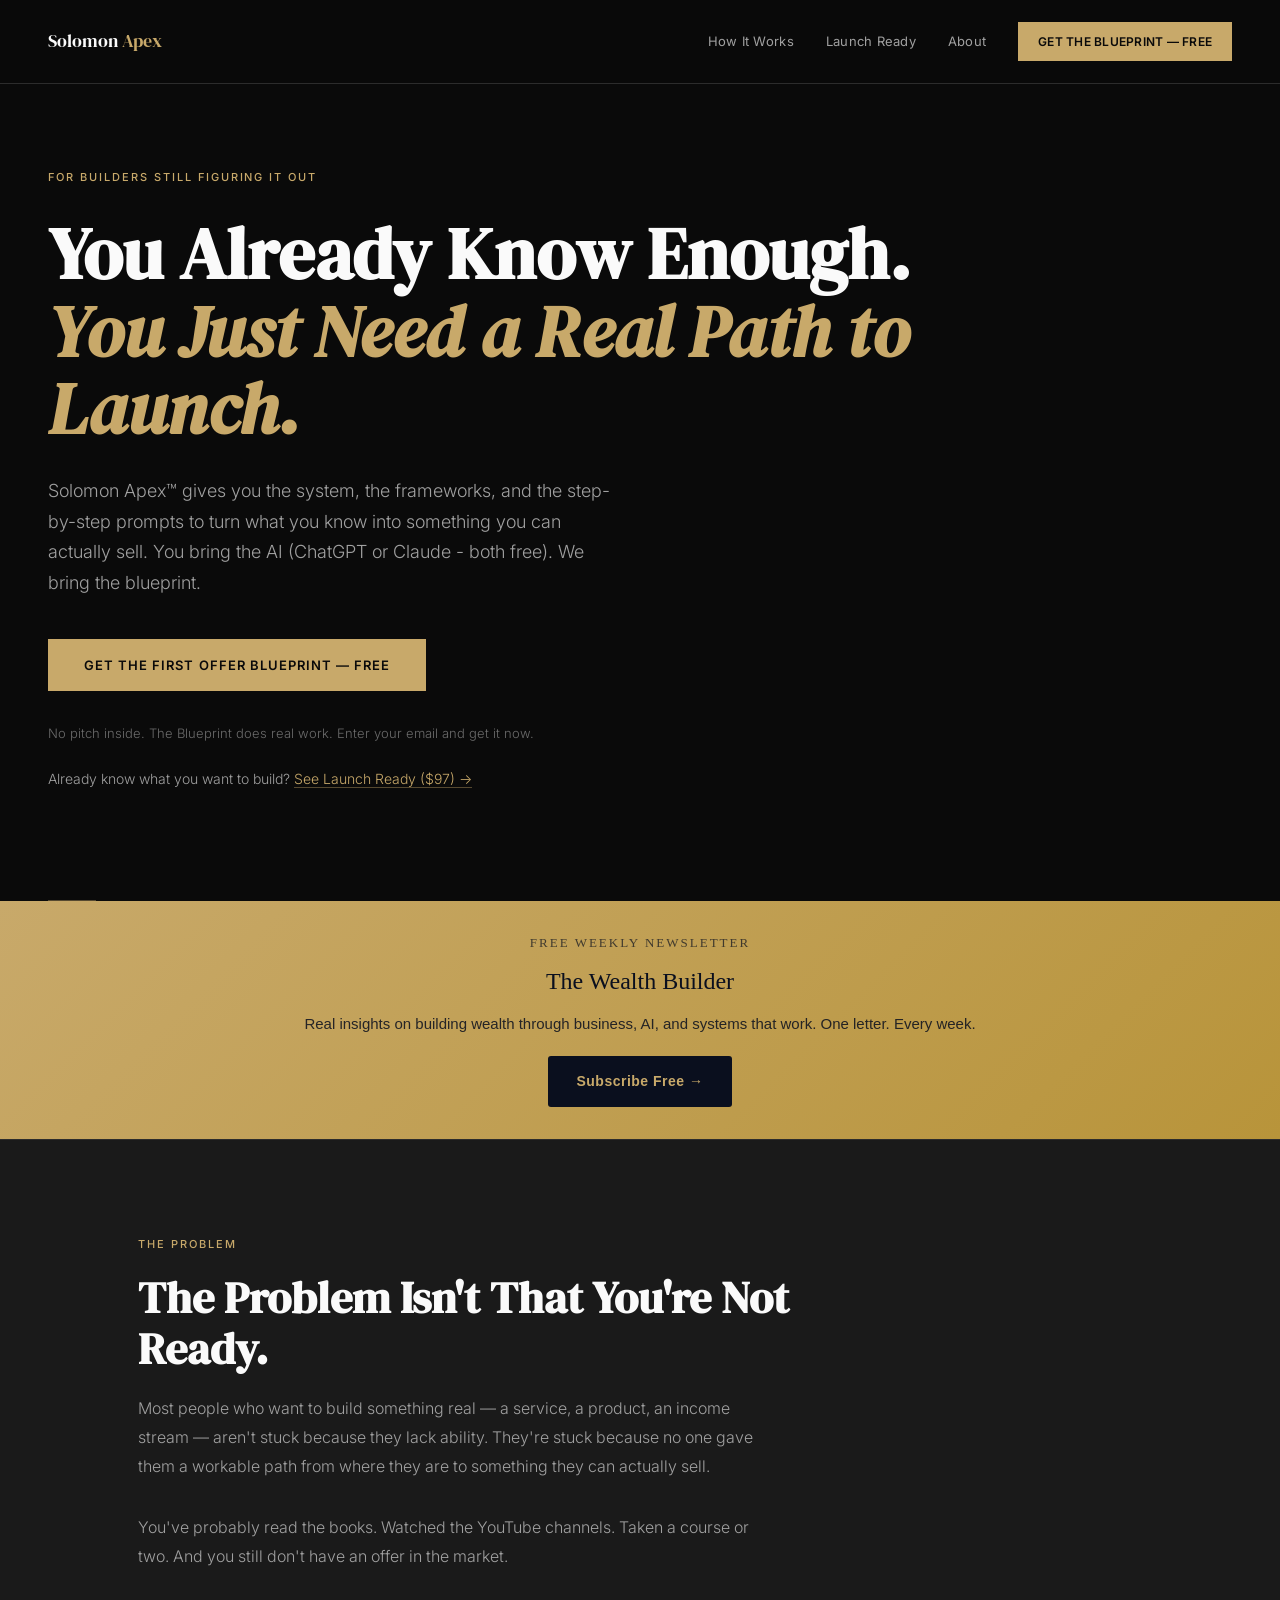
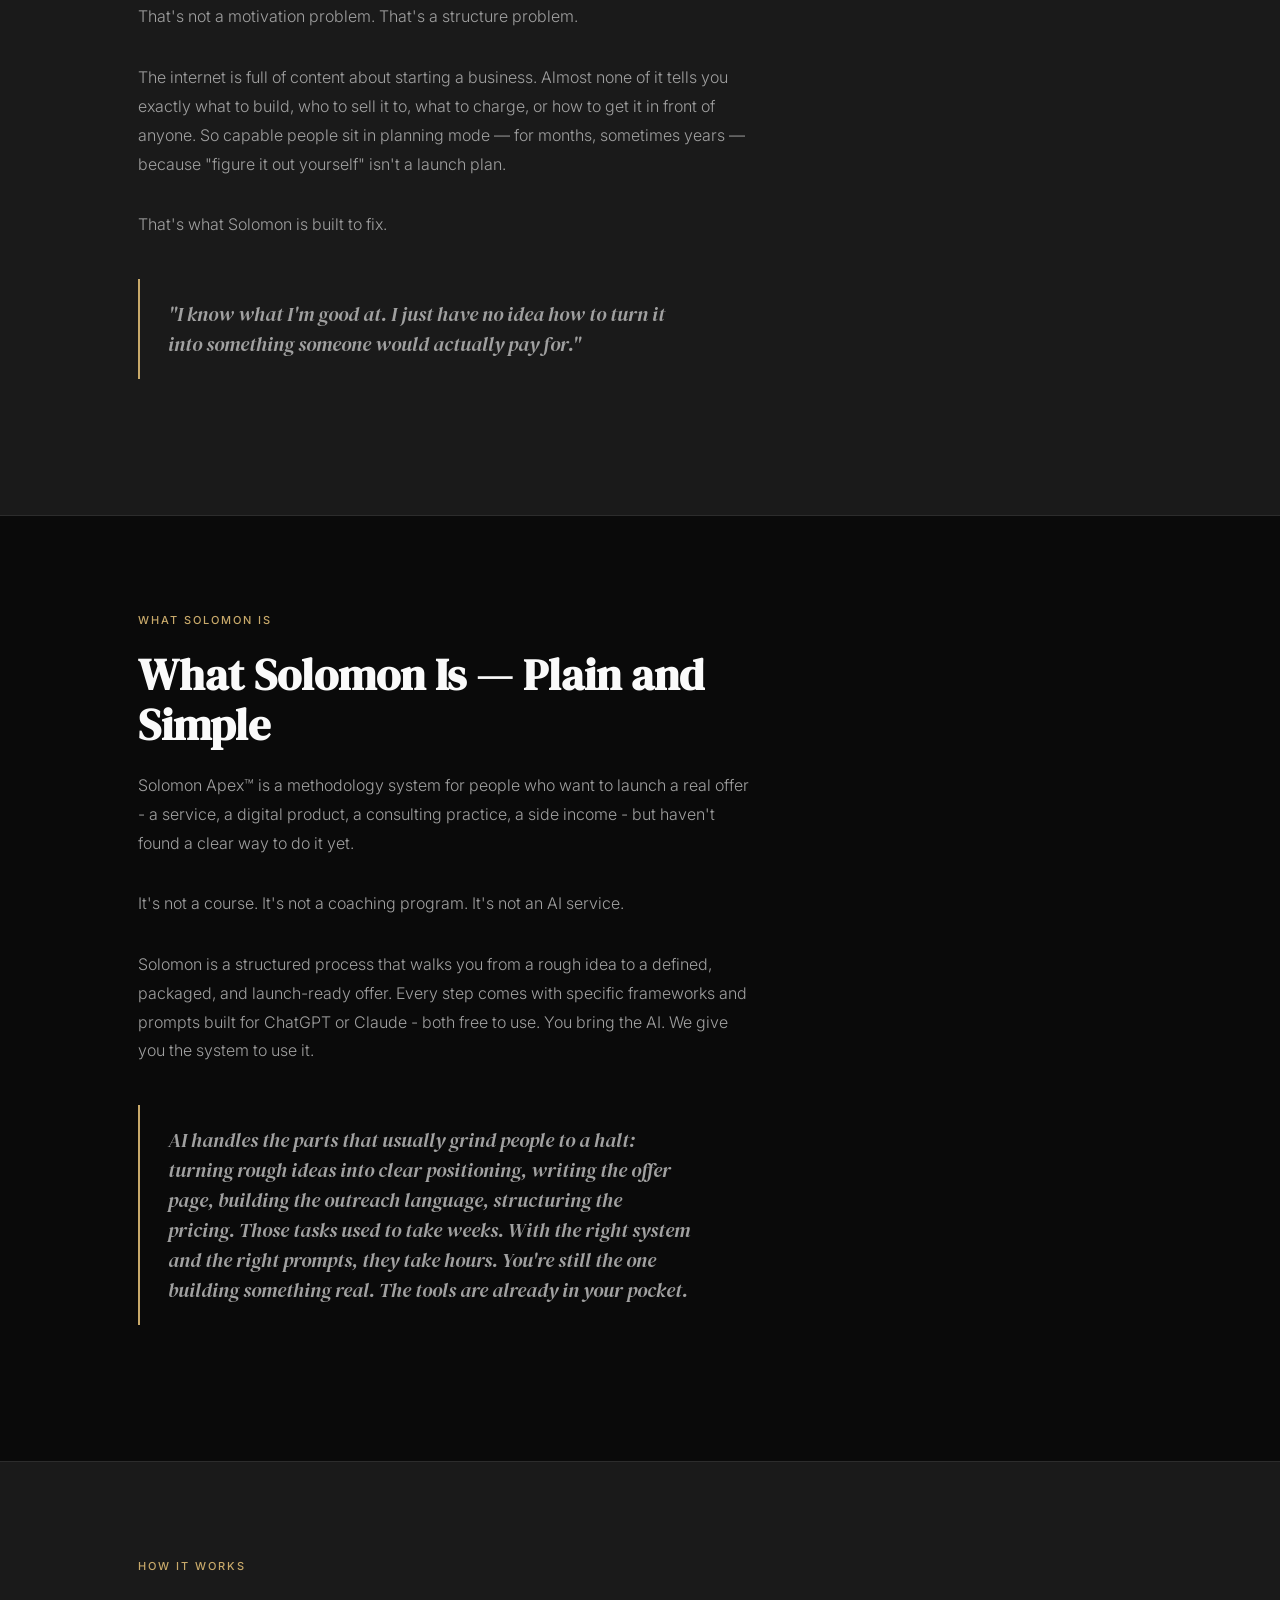
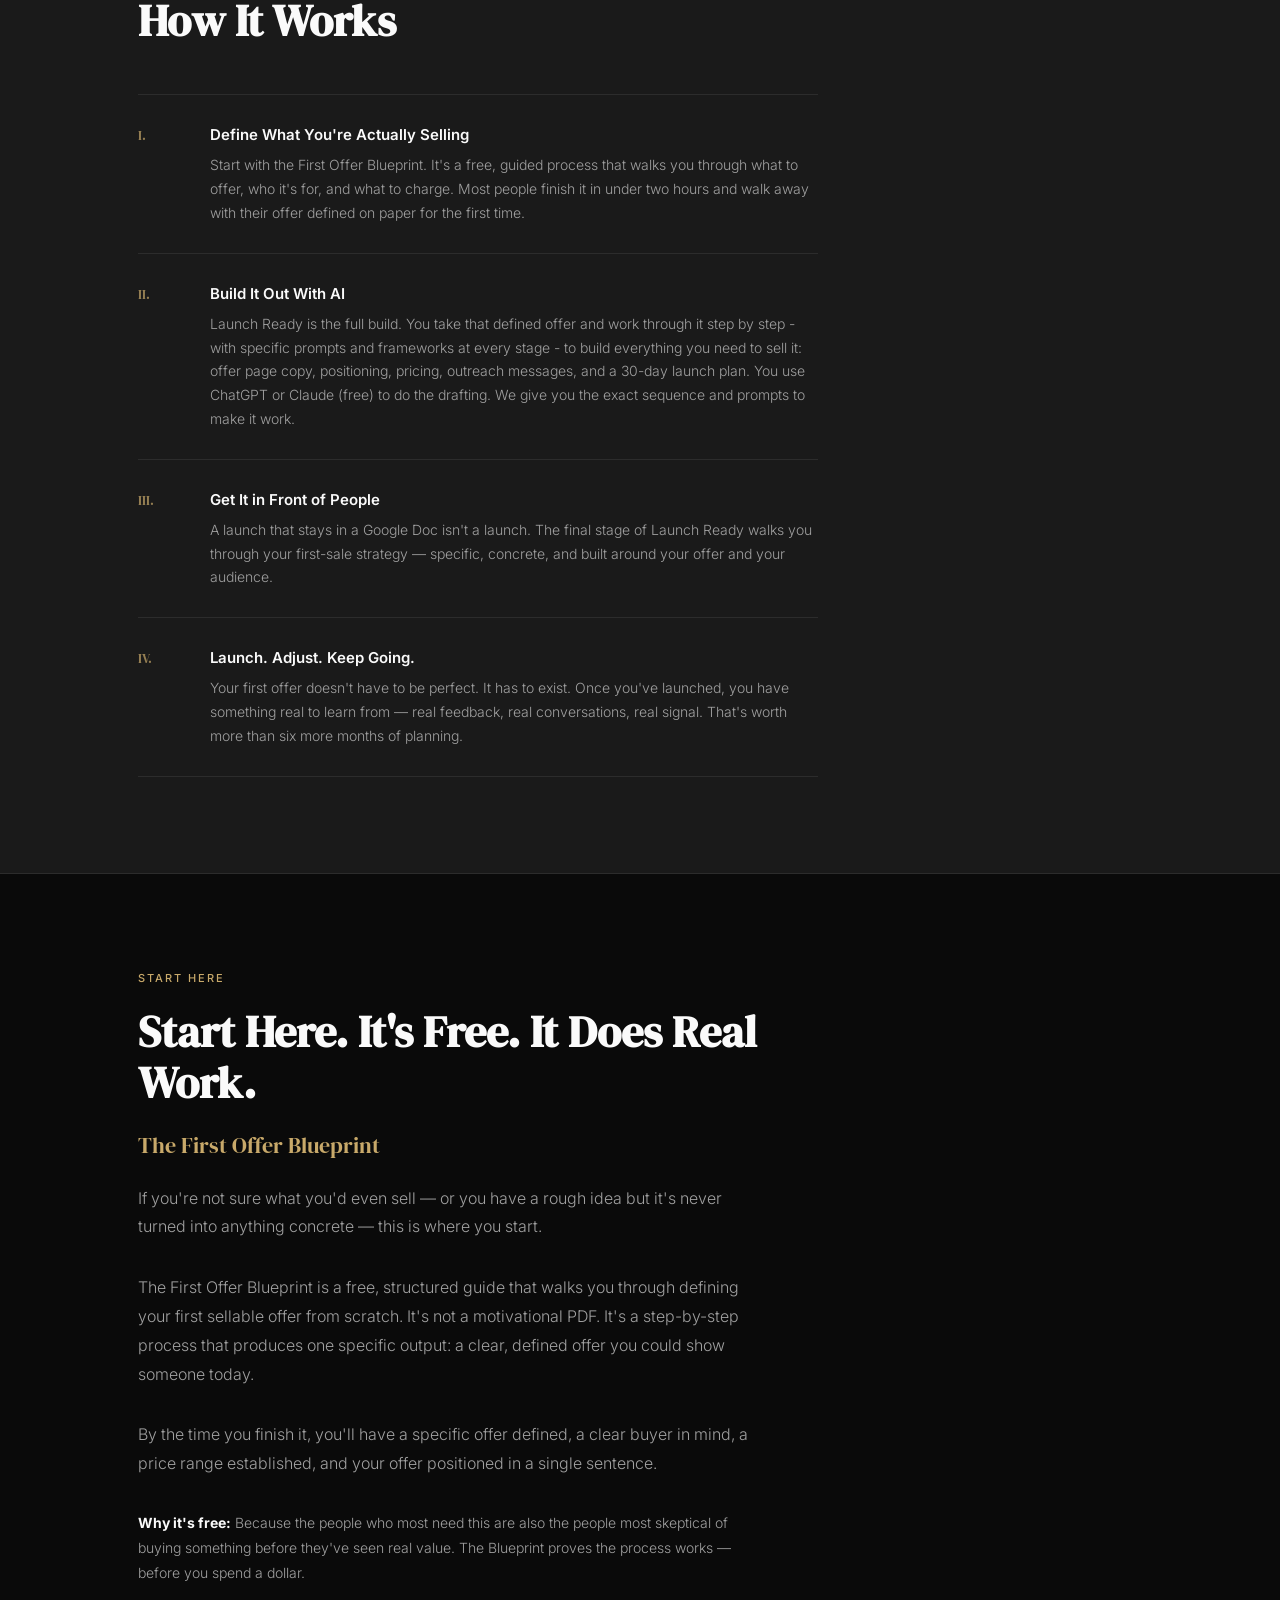
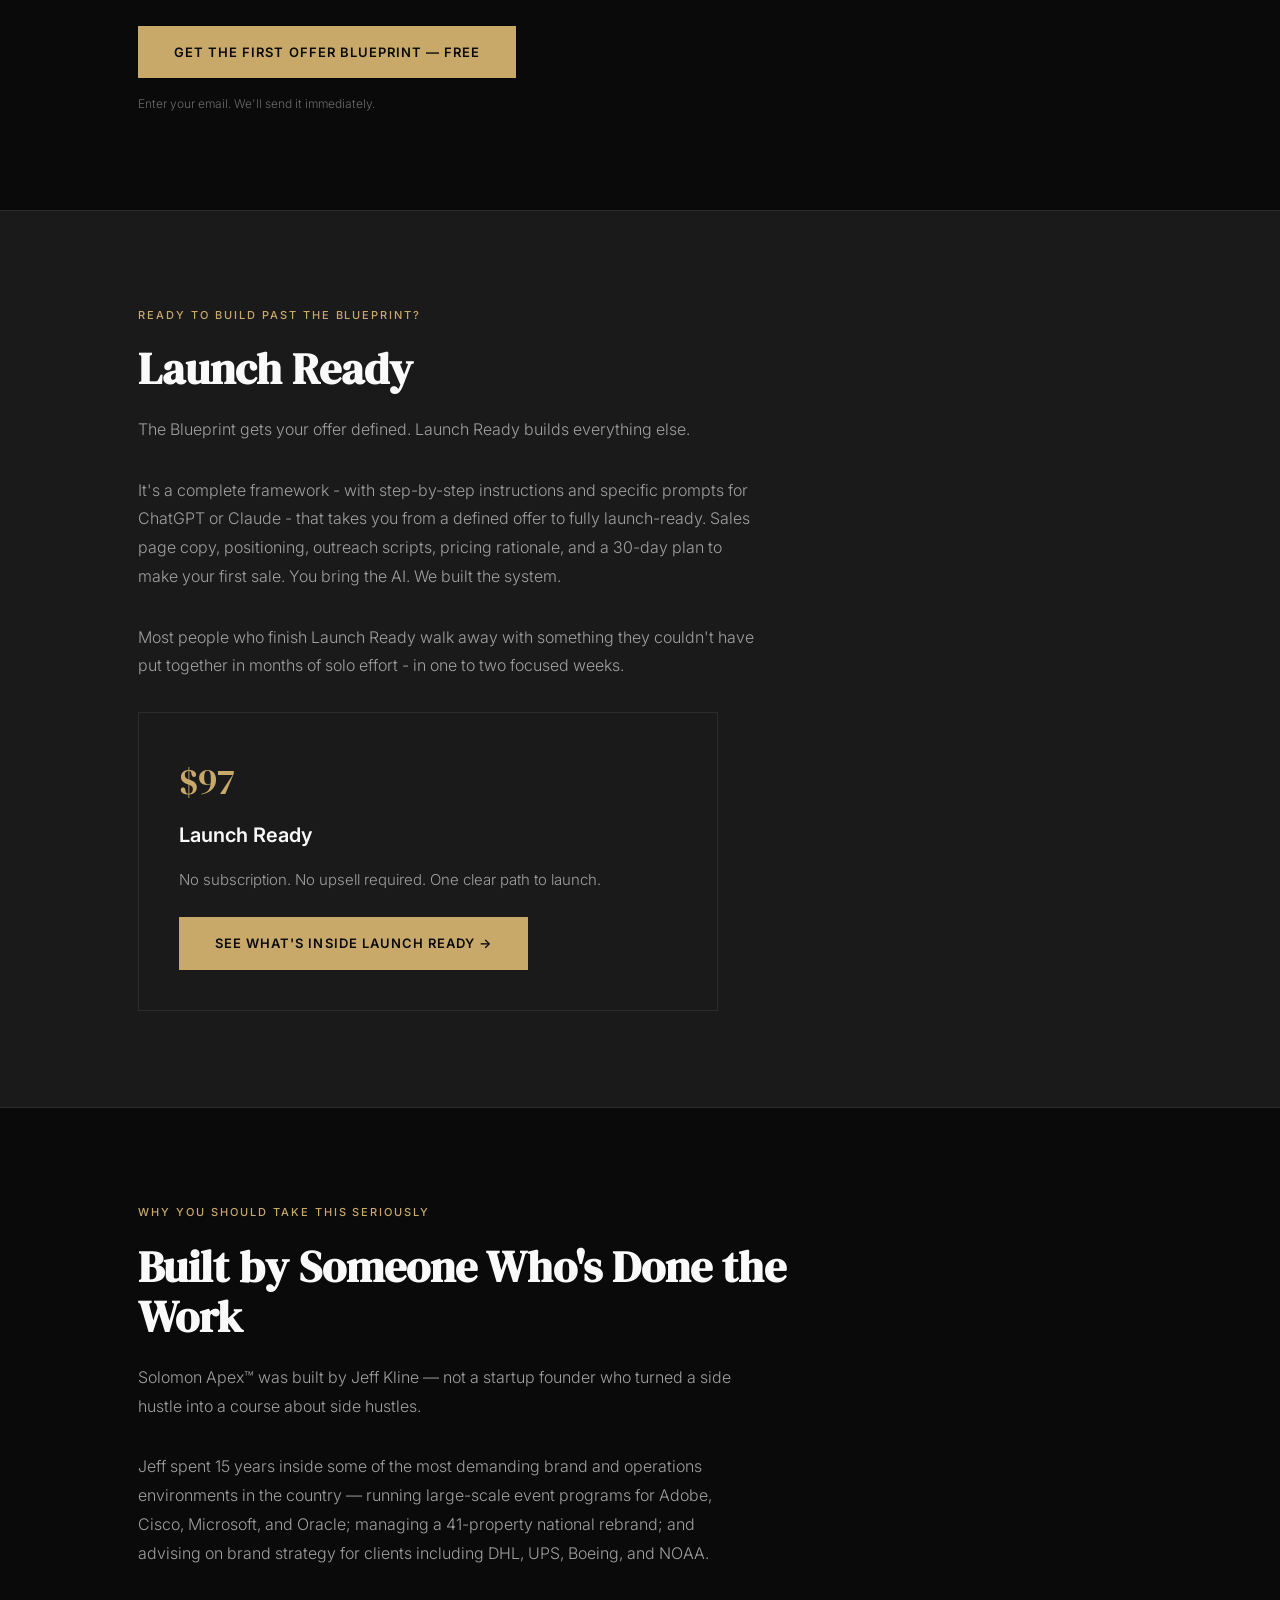
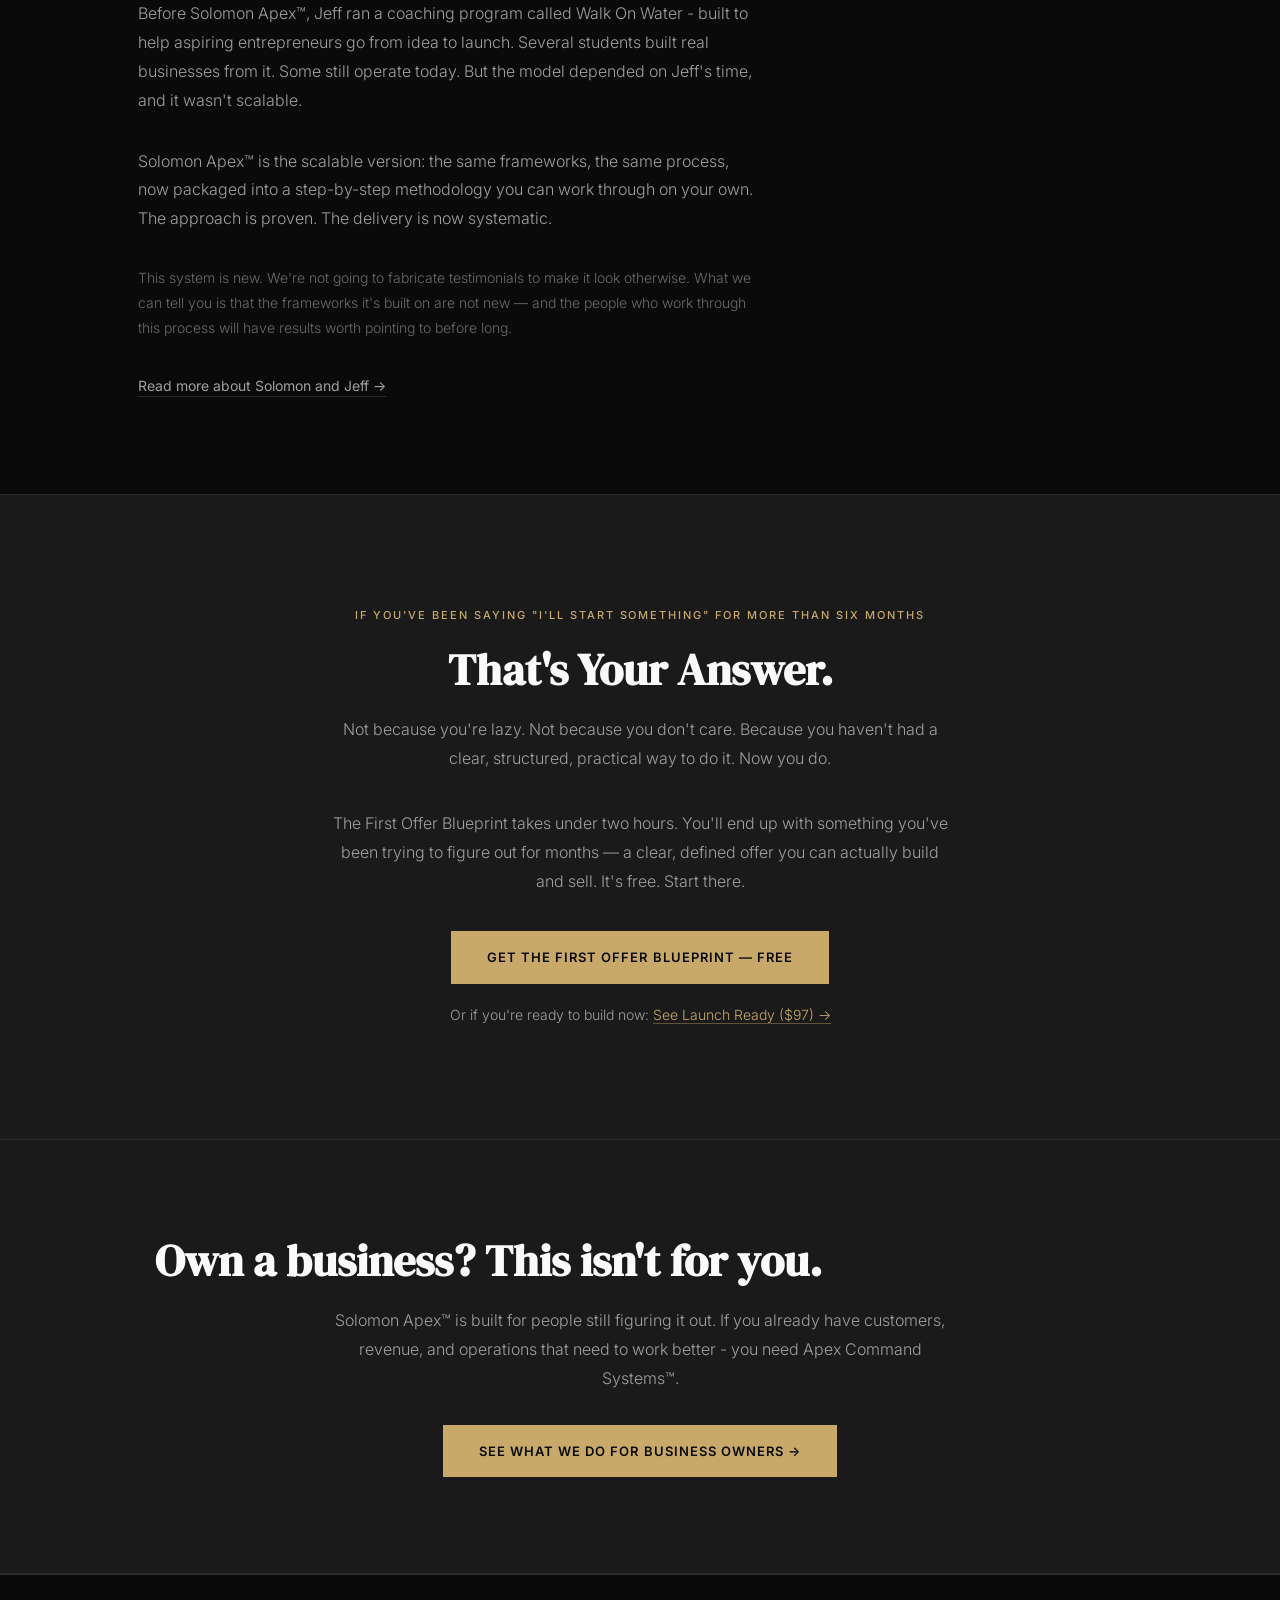
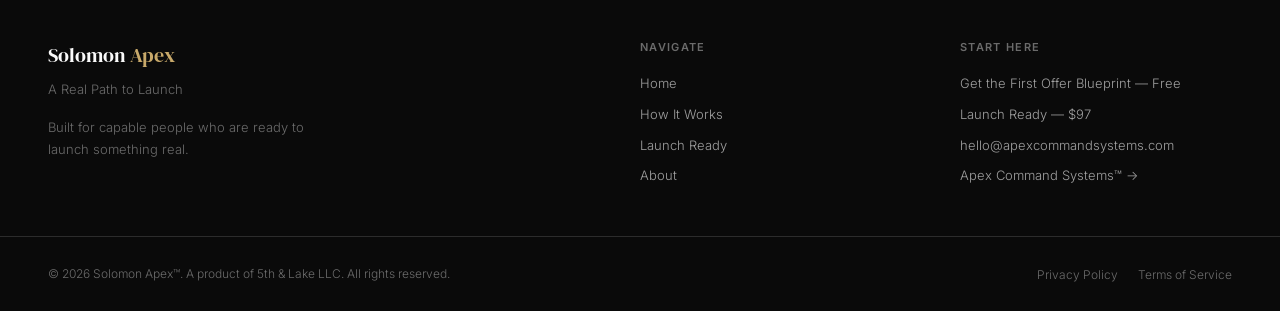
==== index.html @ 490fc974 "Update favicon to real ACS logo PNG" ====
<!DOCTYPE html>
<html lang="en">
<head>
  <meta charset="UTF-8">
  <meta name="viewport" content="width=device-width, initial-scale=1.0">
  <title>Solomon Apex&trade; — A Real Path to Launch</title>
  <meta name="description" content="Solomon Apex&trade; gives you the system, the frameworks, and the step-by-step prompts to turn what you know into a real offer. You bring your own AI. We bring the blueprint.">
  <link rel="preconnect" href="https://fonts.googleapis.com">
  <link rel="preconnect" href="https://fonts.gstatic.com" crossorigin>
  <link href="https://fonts.googleapis.com/css2?family=DM+Serif+Display:ital@0;1&family=Inter:wght@300;400;500;600&display=swap" rel="stylesheet">
  <link rel="icon" type="image/svg+xml" href="/favicon.png">
  <link rel="icon" type="image/png" href="/favicon.png">
  <link rel="stylesheet" href="style.css">
</head>
<body>

  <nav>
    <a href="/" class="nav-logo">Solomon <span>Apex</span></a>
    <div class="nav-links">
      <a href="#how-it-works">How It Works</a>
      <a href="/launch-ready.html">Launch Ready</a>
      <a href="/about.html">About</a>
      <a href="/blueprint.html" class="nav-cta">Get the Blueprint — Free</a>
    </div>
  </nav>

  <!-- HERO -->
  <div class="hero" id="top">
    <span class="hero-eyebrow">For Builders Still Figuring It Out</span>
    <h1>You Already Know Enough.<br><em>You Just Need a Real Path to Launch.</em></h1>
    <p class="hero-sub">Solomon Apex&trade; gives you the system, the frameworks, and the step-by-step prompts to turn what you know into something you can actually sell. You bring the AI (ChatGPT or Claude - both free). We bring the blueprint.</p>
    <div class="hero-actions">
      <a href="/blueprint.html" class="btn-primary">Get the First Offer Blueprint — Free</a>
      <p class="hero-note">No pitch inside. The Blueprint does real work. Enter your email and get it now.</p>
      <p class="hero-secondary">Already know what you want to build? <a href="/launch-ready.html">See Launch Ready ($97) →</a></p>
    </div>
  </div>

  <div class="divider-h"></div>

  <!-- WEALTH BUILDER BANNER -->
  <div style="background: linear-gradient(135deg, #C8A96A 0%, #b8943a 100%); padding: 32px 24px; text-align: center;">
    <p style="font-family: Georgia, serif; font-size: 13px; letter-spacing: 2px; text-transform: uppercase; color: #0A0F1E; margin: 0 0 8px; opacity: 0.7;">Free Weekly Newsletter</p>
    <h3 style="font-family: Georgia, serif; font-size: 24px; color: #0A0F1E; margin: 0 0 12px; font-weight: normal;">The Wealth Builder</h3>
    <p style="font-family: Arial, sans-serif; font-size: 15px; color: #0A0F1E; margin: 0 0 20px; opacity: 0.85;">Real insights on building wealth through business, AI, and systems that work. One letter. Every week.</p>
    <a href="/wealth-builder.html" style="display: inline-block; background: #0A0F1E; color: #C8A96A; font-family: Arial, sans-serif; font-size: 14px; font-weight: bold; padding: 14px 28px; border-radius: 3px; text-decoration: none; letter-spacing: 0.5px;">Subscribe Free &#8594;</a>
  </div>

  <!-- PROBLEM -->
  <div class="dark-section">
    <div class="section">
      <span class="section-label">The Problem</span>
      <h2 class="section-heading">The Problem Isn't That You're Not Ready.</h2>
      <p class="section-body">Most people who want to build something real — a service, a product, an income stream — aren't stuck because they lack ability. They're stuck because no one gave them a workable path from where they are to something they can actually sell.</p>
      <p class="section-body">You've probably read the books. Watched the YouTube channels. Taken a course or two. And you still don't have an offer in the market.</p>
      <p class="section-body">That's not a motivation problem. That's a structure problem.</p>
      <p class="section-body">The internet is full of content about starting a business. Almost none of it tells you exactly what to build, who to sell it to, what to charge, or how to get it in front of anyone. So capable people sit in planning mode — for months, sometimes years — because "figure it out yourself" isn't a launch plan.</p>
      <p class="section-body">That's what Solomon is built to fix.</p>
      <div class="pull-quote">
        <p>"I know what I'm good at. I just have no idea how to turn it into something someone would actually pay for."</p>
      </div>
    </div>
  </div>

  <!-- WHAT SOLOMON IS -->
  <div class="section">
    <span class="section-label">What Solomon Is</span>
    <h2 class="section-heading">What Solomon Is — Plain and Simple</h2>
    <p class="section-body">Solomon Apex&trade; is a methodology system for people who want to launch a real offer - a service, a digital product, a consulting practice, a side income - but haven't found a clear way to do it yet.</p>
    <p class="section-body">It's not a course. It's not a coaching program. It's not an AI service.</p>
    <p class="section-body">Solomon is a structured process that walks you from a rough idea to a defined, packaged, and launch-ready offer. Every step comes with specific frameworks and prompts built for ChatGPT or Claude - both free to use. You bring the AI. We give you the system to use it.</p>
    <div class="pull-quote">
      <p>AI handles the parts that usually grind people to a halt: turning rough ideas into clear positioning, writing the offer page, building the outreach language, structuring the pricing. Those tasks used to take weeks. With the right system and the right prompts, they take hours. You're still the one building something real. The tools are already in your pocket.</p>
    </div>
  </div>

  <!-- HOW IT WORKS -->
  <div class="dark-section" id="how-it-works">
    <div class="section">
      <span class="section-label">How It Works</span>
      <h2 class="section-heading">How It Works</h2>
      <div class="steps">
        <div class="step">
          <div class="step-num">I.</div>
          <div>
            <div class="step-title">Define What You're Actually Selling</div>
            <div class="step-desc">Start with the First Offer Blueprint. It's a free, guided process that walks you through what to offer, who it's for, and what to charge. Most people finish it in under two hours and walk away with their offer defined on paper for the first time.</div>
          </div>
        </div>
        <div class="step">
          <div class="step-num">II.</div>
          <div>
            <div class="step-title">Build It Out With AI</div>
            <div class="step-desc">Launch Ready is the full build. You take that defined offer and work through it step by step - with specific prompts and frameworks at every stage - to build everything you need to sell it: offer page copy, positioning, pricing, outreach messages, and a 30-day launch plan. You use ChatGPT or Claude (free) to do the drafting. We give you the exact sequence and prompts to make it work.</div>
          </div>
        </div>
        <div class="step">
          <div class="step-num">III.</div>
          <div>
            <div class="step-title">Get It in Front of People</div>
            <div class="step-desc">A launch that stays in a Google Doc isn't a launch. The final stage of Launch Ready walks you through your first-sale strategy — specific, concrete, and built around your offer and your audience.</div>
          </div>
        </div>
        <div class="step">
          <div class="step-num">IV.</div>
          <div>
            <div class="step-title">Launch. Adjust. Keep Going.</div>
            <div class="step-desc">Your first offer doesn't have to be perfect. It has to exist. Once you've launched, you have something real to learn from — real feedback, real conversations, real signal. That's worth more than six more months of planning.</div>
          </div>
        </div>
      </div>
    </div>
  </div>

  <!-- BLUEPRINT SECTION -->
  <div class="section" id="blueprint">
    <span class="section-label">Start Here</span>
    <h2 class="section-heading">Start Here. It's Free. It Does Real Work.</h2>
    <h3 style="font-family: var(--serif); font-size: 22px; color: var(--accent); margin-bottom: 20px; font-weight: 400;">The First Offer Blueprint</h3>
    <p class="section-body">If you're not sure what you'd even sell — or you have a rough idea but it's never turned into anything concrete — this is where you start.</p>
    <p class="section-body">The First Offer Blueprint is a free, structured guide that walks you through defining your first sellable offer from scratch. It's not a motivational PDF. It's a step-by-step process that produces one specific output: a clear, defined offer you could show someone today.</p>
    <p class="section-body">By the time you finish it, you'll have a specific offer defined, a clear buyer in mind, a price range established, and your offer positioned in a single sentence.</p>
    <p class="section-body" style="font-size: 14px;"><strong style="color: var(--white);">Why it's free:</strong> Because the people who most need this are also the people most skeptical of buying something before they've seen real value. The Blueprint proves the process works — before you spend a dollar.</p>
    <a href="/blueprint.html" class="btn-primary" style="margin-top: 8px;">Get the First Offer Blueprint — Free</a>
    <p class="form-note" style="margin-top: 16px;">Enter your email. We'll send it immediately.</p>
  </div>

  <!-- LAUNCH READY PREVIEW -->
  <div class="dark-section">
    <div class="section">
      <span class="section-label">Ready to Build Past the Blueprint?</span>
      <h2 class="section-heading">Launch Ready</h2>
      <p class="section-body">The Blueprint gets your offer defined. Launch Ready builds everything else.</p>
      <p class="section-body">It's a complete framework - with step-by-step instructions and specific prompts for ChatGPT or Claude - that takes you from a defined offer to fully launch-ready. Sales page copy, positioning, outreach scripts, pricing rationale, and a 30-day plan to make your first sale. You bring the AI. We built the system.</p>
      <p class="section-body">Most people who finish Launch Ready walk away with something they couldn't have put together in months of solo effort - in one to two focused weeks.</p>
      <div class="offer-card">
        <div class="offer-price">$97</div>
        <div class="offer-title">Launch Ready</div>
        <div class="offer-desc">No subscription. No upsell required. One clear path to launch.</div>
        <a href="/launch-ready.html" class="btn-primary">See What's Inside Launch Ready →</a>
      </div>
    </div>
  </div>

  <!-- CREDIBILITY -->
  <div class="section">
    <span class="section-label">Why You Should Take This Seriously</span>
    <h2 class="section-heading">Built by Someone Who's Done the Work</h2>
    <p class="section-body">Solomon Apex&trade; was built by Jeff Kline — not a startup founder who turned a side hustle into a course about side hustles.</p>
    <p class="section-body">Jeff spent 15 years inside some of the most demanding brand and operations environments in the country — running large-scale event programs for Adobe, Cisco, Microsoft, and Oracle; managing a 41-property national rebrand; and advising on brand strategy for clients including DHL, UPS, Boeing, and NOAA.</p>
    <p class="section-body">Before Solomon Apex&trade;, Jeff ran a coaching program called Walk On Water - built to help aspiring entrepreneurs go from idea to launch. Several students built real businesses from it. Some still operate today. But the model depended on Jeff's time, and it wasn't scalable.</p>
    <p class="section-body">Solomon Apex&trade; is the scalable version: the same frameworks, the same process, now packaged into a step-by-step methodology you can work through on your own. The approach is proven. The delivery is now systematic.</p>
    <p class="section-body" style="font-size: 14px; color: var(--gray-3);">This system is new. We're not going to fabricate testimonials to make it look otherwise. What we can tell you is that the frameworks it's built on are not new — and the people who work through this process will have results worth pointing to before long.</p>
    <a href="/about.html" class="btn-ghost" style="margin-top: 8px;">Read more about Solomon and Jeff →</a>
  </div>

  <!-- FINAL CTA -->
  <div class="cta-section">
    <span class="section-label">If You've Been Saying "I'll Start Something" for More Than Six Months</span>
    <h2 class="section-heading">That's Your Answer.</h2>
    <p class="section-body">Not because you're lazy. Not because you don't care. Because you haven't had a clear, structured, practical way to do it. Now you do.</p>
    <p class="section-body">The First Offer Blueprint takes under two hours. You'll end up with something you've been trying to figure out for months — a clear, defined offer you can actually build and sell. It's free. Start there.</p>
    <a href="/blueprint.html" class="btn-primary">Get the First Offer Blueprint — Free</a>
    <p style="margin-top: 20px; font-size: 14px; color: var(--gray-4);">Or if you're ready to build now: <a href="/launch-ready.html" style="color: var(--accent); text-decoration: none; border-bottom: 1px solid rgba(200,169,106,0.4);">See Launch Ready ($97) →</a></p>
  </div>

  <!-- CROSS-SITE CALLOUT: ACS -->
  <div class="dark-section">
    <div class="section" style="text-align: center;">
      <h2 class="section-heading">Own a business? This isn't for you.</h2>
      <p class="section-body" style="max-width: 640px; margin: 0 auto 32px;">Solomon Apex&trade; is built for people still figuring it out. If you already have customers, revenue, and operations that need to work better - you need Apex Command Systems&trade;.</p>
      <a href="https://apexcommandsystems.com" class="btn-primary">See what we do for business owners &#8594;</a>
    </div>
  </div>

  <!-- FOOTER -->
  <footer>
    <div class="footer-brand">
      <div class="logo">Solomon <span>Apex</span></div>
      <div class="tagline">A Real Path to Launch</div>
      <div class="desc">Built for capable people who are ready to launch something real.</div>
    </div>
    <div class="footer-col">
      <h4>Navigate</h4>
      <a href="/">Home</a>
      <a href="#how-it-works">How It Works</a>
      <a href="/launch-ready.html">Launch Ready</a>
      <a href="/about.html">About</a>
    </div>
    <div class="footer-col">
      <h4>Start Here</h4>
      <a href="/blueprint.html">Get the First Offer Blueprint — Free</a>
      <a href="/launch-ready.html">Launch Ready — $97</a>
      <a href="mailto:hello@apexcommandsystems.com">hello@apexcommandsystems.com</a>
      <a href="https://apexcommandsystems.com" target="_blank">Apex Command Systems&trade; →</a>
    </div>
  </footer>
  <div class="footer-bottom">
    <p>© 2026 Solomon Apex&trade;. A product of 5th &amp; Lake LLC. All rights reserved.</p>
    <div>
      <a href="/privacy.html">Privacy Policy</a>
      <a href="/terms.html">Terms of Service</a>
    </div>
  </div>

</body>
</html>
---- style.css ----
*, *::before, *::after { box-sizing: border-box; margin: 0; padding: 0; }
:root {
  --black: #0A0A0A;
  --white: #FAFAFA;
  --accent: #C8A96A;
  --gray-1: #1A1A1A;
  --gray-2: #2C2C2C;
  --gray-3: #6B6B6B;
  --gray-4: #A0A0A0;
  --serif: 'DM Serif Display', Georgia, serif;
  --sans: 'Inter', system-ui, sans-serif;
}
html { scroll-behavior: smooth; }
body { background: var(--black); color: var(--white); font-family: var(--sans); font-weight: 300; line-height: 1.6; -webkit-font-smoothing: antialiased; }

/* NAV */
nav { position: fixed; top: 0; width: 100%; padding: 22px 48px; display: flex; justify-content: space-between; align-items: center; z-index: 100; background: rgba(10,10,10,0.97); border-bottom: 1px solid var(--gray-2); }
.nav-logo { font-family: var(--serif); font-size: 18px; color: var(--white); text-decoration: none; }
.nav-logo span { color: var(--accent); }
.nav-links { display: flex; gap: 32px; align-items: center; }
.nav-links a { font-size: 13px; font-weight: 400; color: var(--gray-4); text-decoration: none; letter-spacing: 0.02em; transition: color 0.2s; }
.nav-links a:hover { color: var(--white); }
.nav-cta { background: var(--accent); color: var(--black) !important; padding: 10px 20px; font-weight: 600 !important; font-size: 12px !important; letter-spacing: 0.06em; text-transform: uppercase; transition: opacity 0.2s !important; }
.nav-cta:hover { opacity: 0.88; }

/* BUTTONS */
.btn-primary { display: inline-block; padding: 16px 36px; background: var(--accent); color: var(--black); font-size: 13px; font-weight: 600; letter-spacing: 0.08em; text-transform: uppercase; text-decoration: none; transition: opacity 0.2s; border: none; cursor: pointer; }
.btn-primary:hover { opacity: 0.88; }
.btn-ghost { font-size: 14px; font-weight: 400; color: var(--gray-4); text-decoration: none; border-bottom: 1px solid var(--gray-2); padding-bottom: 2px; transition: color 0.2s, border-color 0.2s; }
.btn-ghost:hover { color: var(--white); border-color: var(--gray-4); }
.btn-outline { display: inline-block; padding: 14px 32px; border: 1px solid var(--gray-3); color: var(--white); font-size: 13px; font-weight: 500; letter-spacing: 0.06em; text-decoration: none; transition: border-color 0.2s, color 0.2s; }
.btn-outline:hover { border-color: var(--white); }

/* SECTIONS */
.section { padding: 96px 48px; max-width: 1100px; margin: 0 auto; }
.section-label { font-size: 11px; font-weight: 500; letter-spacing: 0.18em; text-transform: uppercase; color: var(--accent); margin-bottom: 20px; display: block; }
.section-heading { font-family: var(--serif); font-size: clamp(28px, 4vw, 44px); line-height: 1.15; color: var(--white); margin-bottom: 20px; max-width: 700px; }
.section-body { font-size: 16px; color: var(--gray-4); max-width: 620px; line-height: 1.8; margin-bottom: 32px; }
.dark-section { background: var(--gray-1); border-top: 1px solid var(--gray-2); border-bottom: 1px solid var(--gray-2); }

/* HERO */
.hero { min-height: 100vh; display: flex; flex-direction: column; justify-content: center; padding: 140px 48px 80px; max-width: 960px; }
.hero-eyebrow { font-size: 11px; font-weight: 500; letter-spacing: 0.18em; text-transform: uppercase; color: var(--accent); margin-bottom: 28px; display: block; }
.hero h1 { font-family: var(--serif); font-size: clamp(38px, 6.5vw, 72px); line-height: 1.08; color: var(--white); margin-bottom: 28px; }
.hero h1 em { font-style: italic; color: var(--accent); }
.hero-sub { font-size: 18px; font-weight: 300; color: var(--gray-4); max-width: 580px; line-height: 1.7; margin-bottom: 40px; }
.hero-actions { display: flex; flex-direction: column; gap: 16px; }
.hero-actions .btn-primary { align-self: flex-start; }
.hero-note { font-size: 13px; color: var(--gray-3); margin-top: 16px; }
.hero-secondary { font-size: 14px; color: var(--gray-4); margin-top: 8px; }
.hero-secondary a { color: var(--accent); text-decoration: none; border-bottom: 1px solid rgba(200,169,106,0.4); }

/* PULL QUOTE */
.pull-quote { border-left: 2px solid var(--accent); padding: 20px 28px; margin: 40px 0; max-width: 580px; }
.pull-quote p { font-family: var(--serif); font-size: 20px; font-style: italic; color: var(--gray-4); line-height: 1.5; }

/* STEPS */
.steps { display: flex; flex-direction: column; max-width: 680px; margin-top: 48px; }
.step { display: grid; grid-template-columns: 48px 1fr; gap: 24px; padding: 28px 0; border-bottom: 1px solid var(--gray-2); }
.step:first-child { border-top: 1px solid var(--gray-2); }
.step-num { font-family: var(--serif); font-size: 13px; color: var(--accent); padding-top: 3px; opacity: 0.7; }
.step-title { font-size: 15px; font-weight: 600; color: var(--white); margin-bottom: 6px; }
.step-desc { font-size: 14px; color: var(--gray-4); line-height: 1.7; }

/* OFFER CARD */
.offer-card { border: 1px solid var(--gray-2); padding: 40px; max-width: 580px; margin-top: 32px; }
.offer-price { font-family: var(--serif); font-size: 36px; color: var(--accent); margin-bottom: 8px; }
.offer-title { font-size: 20px; font-weight: 600; color: var(--white); margin-bottom: 16px; }
.offer-desc { font-size: 15px; color: var(--gray-4); line-height: 1.75; margin-bottom: 24px; }
.offer-note { font-size: 12px; color: var(--gray-3); margin-top: 16px; }

/* CTA SECTION */
.cta-section { text-align: center; padding: 112px 48px; background: var(--gray-1); border-top: 1px solid var(--gray-2); }
.cta-section .section-label { display: block; text-align: center; }
.cta-section .section-heading { margin: 0 auto 20px; text-align: center; max-width: 560px; }
.cta-section .section-body { margin: 0 auto 36px; text-align: center; }

/* DIVIDER */
.divider { width: 1px; height: 48px; background: var(--gray-2); margin: 0 auto; }
.divider-h { width: 48px; height: 1px; background: var(--accent); margin: 0 48px; opacity: 0.4; }

/* FOOTER */
footer { padding: 64px 48px 40px; border-top: 1px solid var(--gray-2); display: grid; grid-template-columns: 2fr 1fr 1fr; gap: 48px; }
.footer-brand .logo { font-family: var(--serif); font-size: 20px; color: var(--white); margin-bottom: 8px; }
.footer-brand .logo span { color: var(--accent); }
.footer-brand .tagline { font-size: 13px; color: var(--gray-3); margin-bottom: 16px; }
.footer-brand .desc { font-size: 13px; color: var(--gray-3); line-height: 1.7; max-width: 280px; }
.footer-col h4 { font-size: 11px; font-weight: 600; letter-spacing: 0.12em; text-transform: uppercase; color: var(--gray-3); margin-bottom: 16px; }
.footer-col a { display: block; font-size: 13px; color: var(--gray-4); text-decoration: none; margin-bottom: 10px; transition: color 0.2s; }
.footer-col a:hover { color: var(--white); }
.footer-bottom { padding: 24px 48px; border-top: 1px solid var(--gray-2); display: flex; justify-content: space-between; align-items: center; flex-wrap: wrap; gap: 12px; }
.footer-bottom p { font-size: 12px; color: var(--gray-3); }
.footer-bottom a { font-size: 12px; color: var(--gray-3); text-decoration: none; margin-left: 16px; }
.footer-bottom a:hover { color: var(--white); }

/* OPT-IN FORM */
.opt-in-form { display: flex; gap: 0; max-width: 480px; margin-top: 8px; }
.opt-in-form input { flex: 1; padding: 16px 20px; background: var(--gray-1); border: 1px solid var(--gray-2); border-right: none; color: var(--white); font-size: 14px; font-family: var(--sans); outline: none; }
.opt-in-form input::placeholder { color: var(--gray-3); }
.opt-in-form input:focus { border-color: var(--gray-3); }
.opt-in-form button { padding: 16px 24px; background: var(--accent); color: var(--black); font-size: 13px; font-weight: 600; letter-spacing: 0.06em; text-transform: uppercase; border: none; cursor: pointer; white-space: nowrap; transition: opacity 0.2s; }
.opt-in-form button:hover { opacity: 0.88; }
.form-note { font-size: 12px; color: var(--gray-3); margin-top: 12px; }

/* PAGE HEADER (for inner pages) */
.page-header { padding: 140px 48px 64px; border-bottom: 1px solid var(--gray-2); max-width: 800px; }
.page-header h1 { font-family: var(--serif); font-size: clamp(32px, 5vw, 56px); line-height: 1.1; color: var(--white); margin-bottom: 20px; }
.page-header p { font-size: 18px; color: var(--gray-4); line-height: 1.7; max-width: 560px; }

/* FEATURE LIST */
.feature-list { list-style: none; margin: 24px 0; }
.feature-list li { padding: 12px 0; border-bottom: 1px solid var(--gray-2); font-size: 15px; color: var(--gray-4); padding-left: 20px; position: relative; }
.feature-list li::before { content: "—"; position: absolute; left: 0; color: var(--accent); }

/* CHECKLIST */
.checklist { list-style: none; margin: 24px 0; }
.checklist li { padding: 10px 0; font-size: 15px; color: var(--gray-4); padding-left: 24px; position: relative; }
.checklist li::before { content: "✓"; position: absolute; left: 0; color: var(--accent); font-weight: 600; }

/* PRICE BLOCK */
.price-block { padding: 32px; border: 1px solid var(--gray-2); display: inline-block; margin: 32px 0; }
.price-amount { font-family: var(--serif); font-size: 52px; color: var(--white); line-height: 1; }
.price-note { font-size: 13px; color: var(--gray-3); margin-top: 8px; }

/* FAQ */
.faq-item { padding: 28px 0; border-bottom: 1px solid var(--gray-2); max-width: 680px; }
.faq-item:first-child { border-top: 1px solid var(--gray-2); }
.faq-q { font-size: 16px; font-weight: 600; color: var(--white); margin-bottom: 12px; }
.faq-a { font-size: 14px; color: var(--gray-4); line-height: 1.75; }

/* ABOUT */
.about-grid { display: grid; grid-template-columns: 1fr 1fr; gap: 64px; align-items: start; }
.about-text p { font-size: 16px; color: var(--gray-4); line-height: 1.8; margin-bottom: 20px; }

/* MOBILE */
@media (max-width: 768px) {
  nav { padding: 18px 24px; }
  .nav-links { display: none; }
  .hero { padding: 120px 24px 64px; }
  .section { padding: 64px 24px; }
  .cta-section { padding: 72px 24px; }
  footer { grid-template-columns: 1fr; gap: 32px; padding: 48px 24px 32px; }
  .footer-bottom { padding: 20px 24px; flex-direction: column; align-items: flex-start; }
  .opt-in-form { flex-direction: column; }
  .opt-in-form input { border-right: 1px solid var(--gray-2); border-bottom: none; }
  .about-grid { grid-template-columns: 1fr; }
  .divider-h { margin: 0 24px; }
  .page-header { padding: 120px 24px 48px; }
}
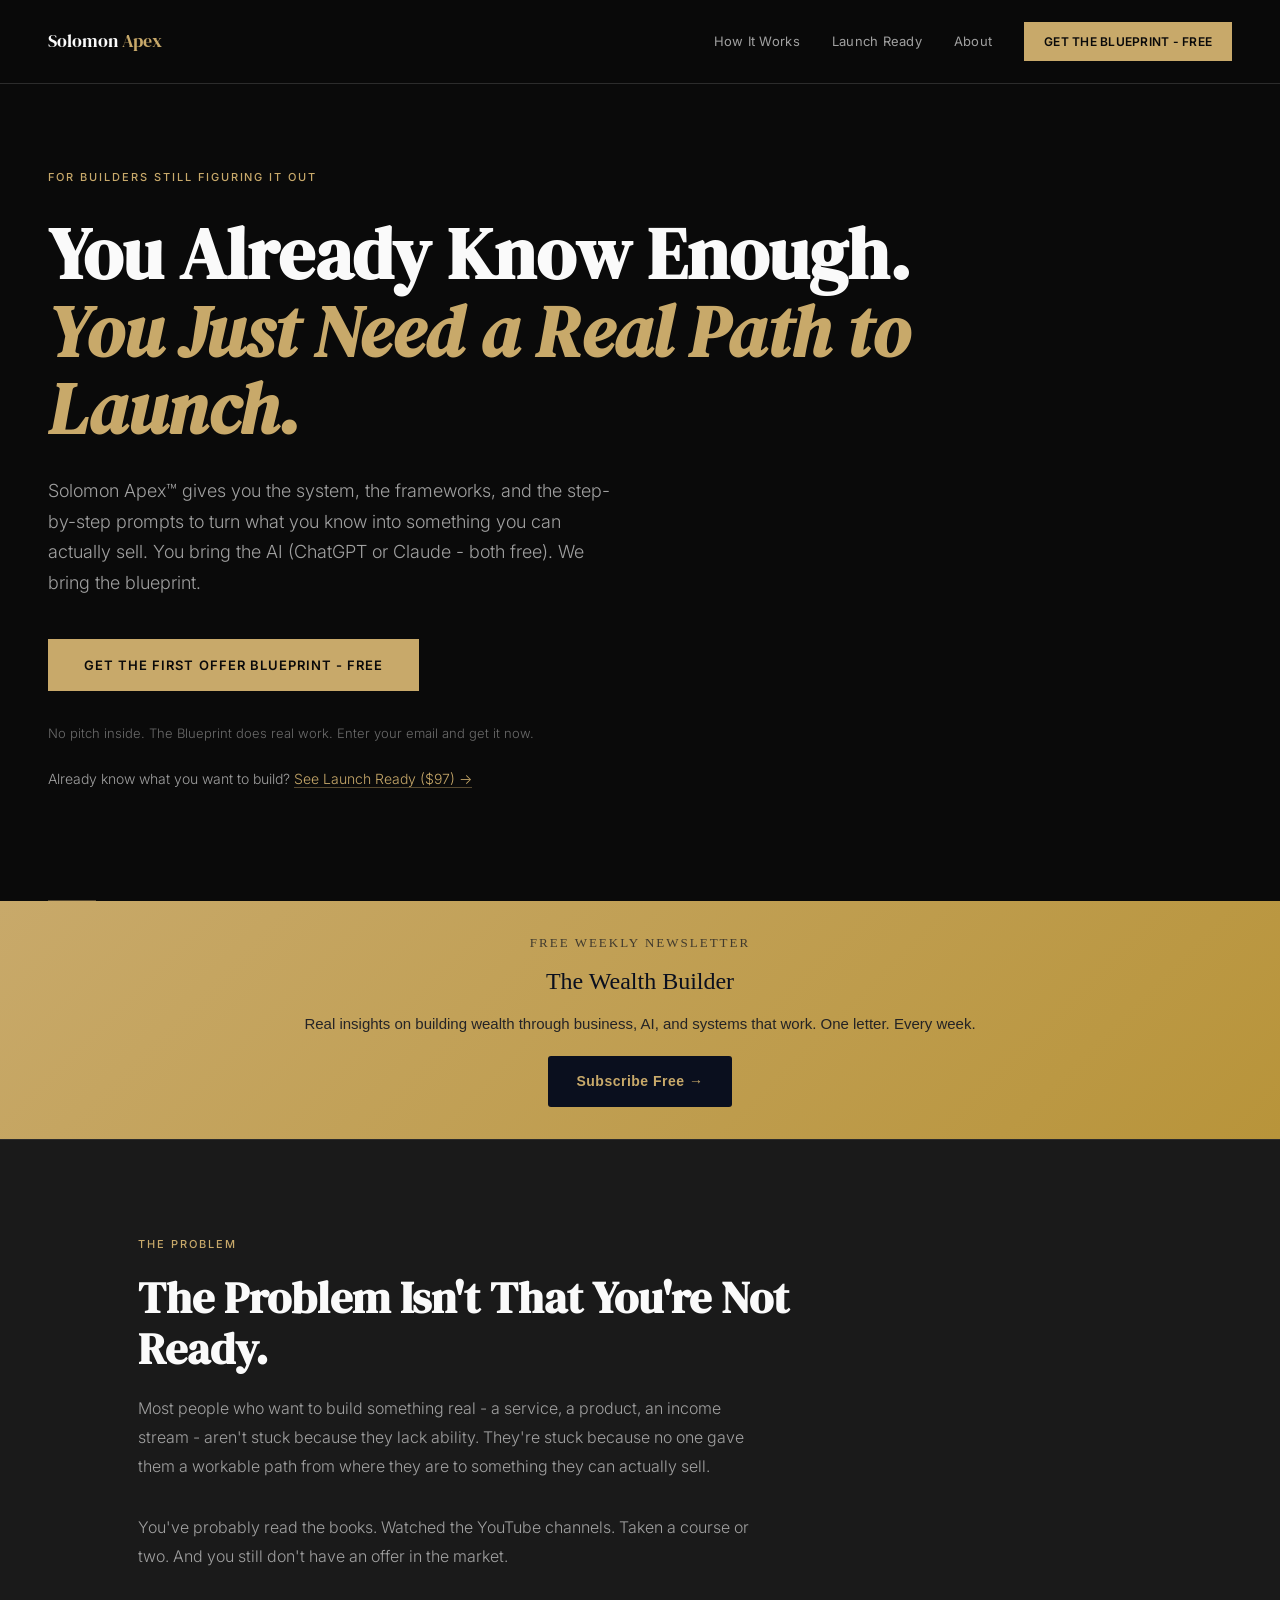
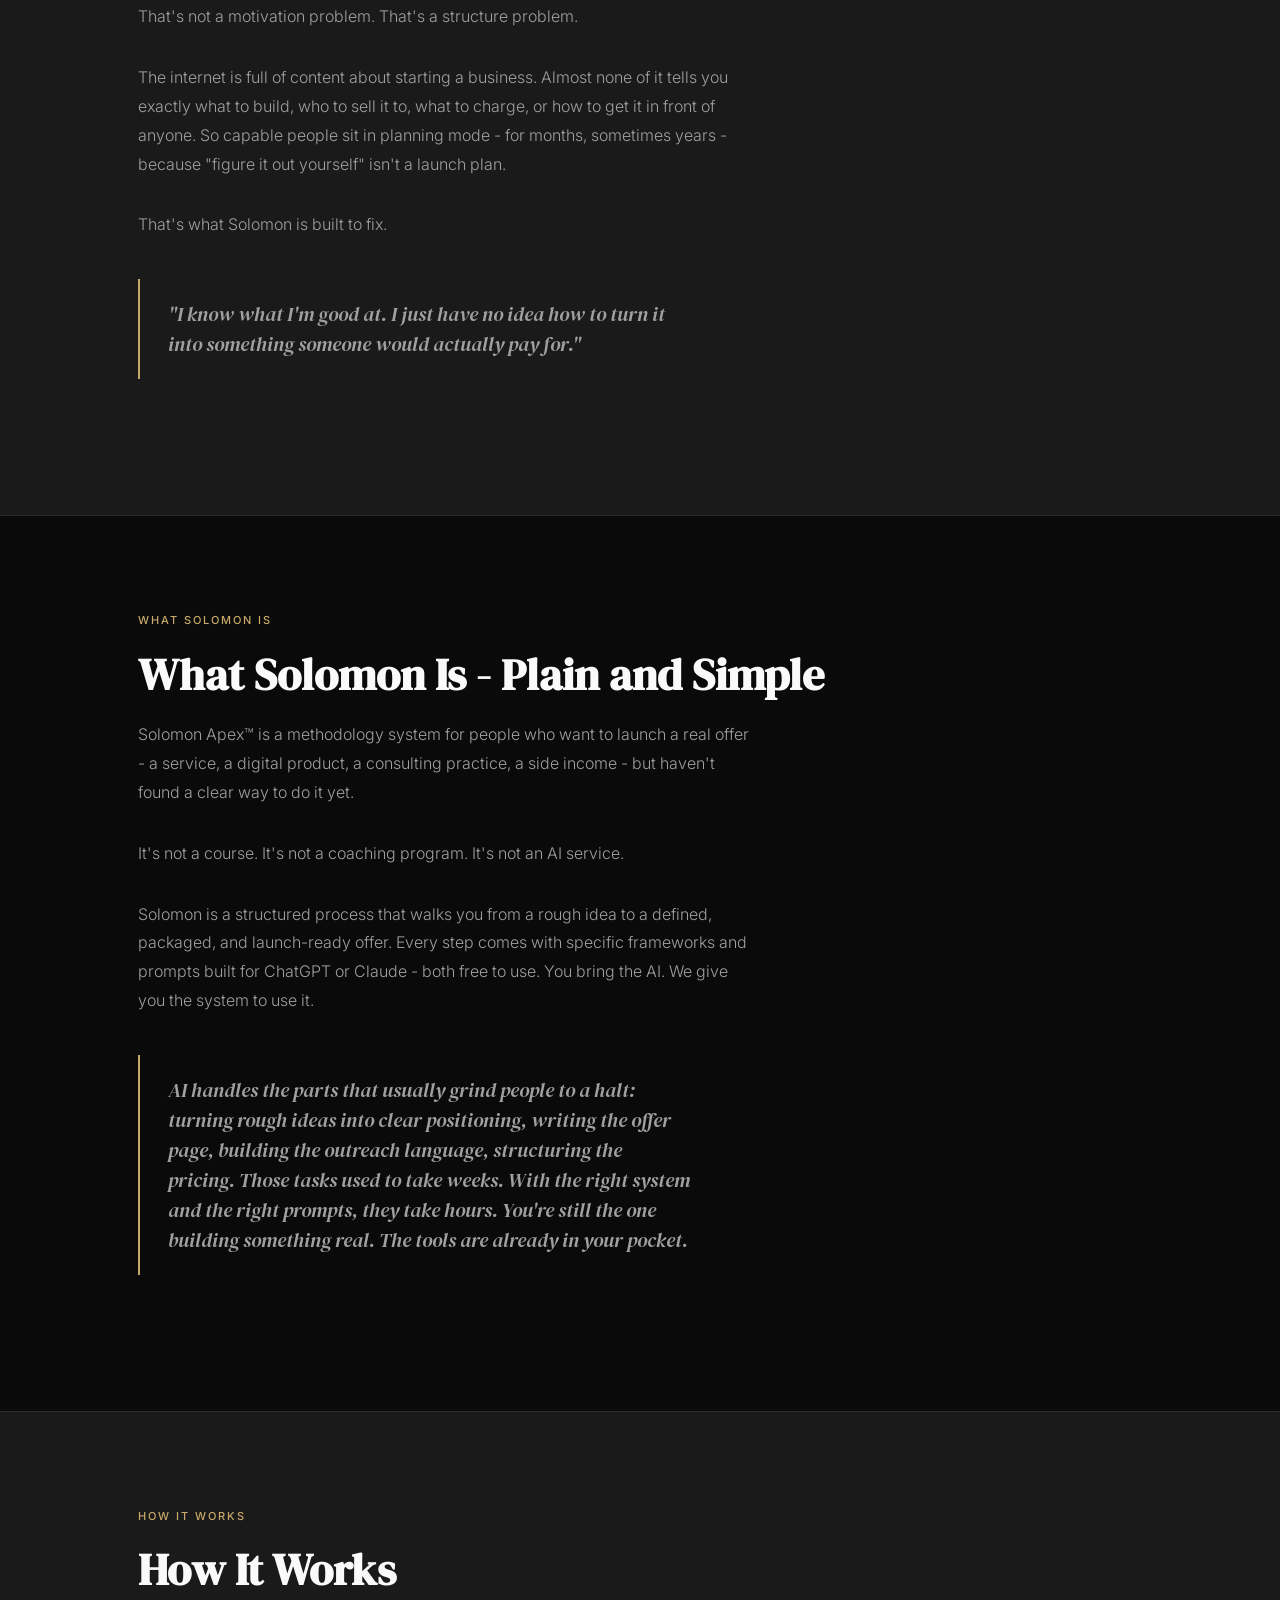
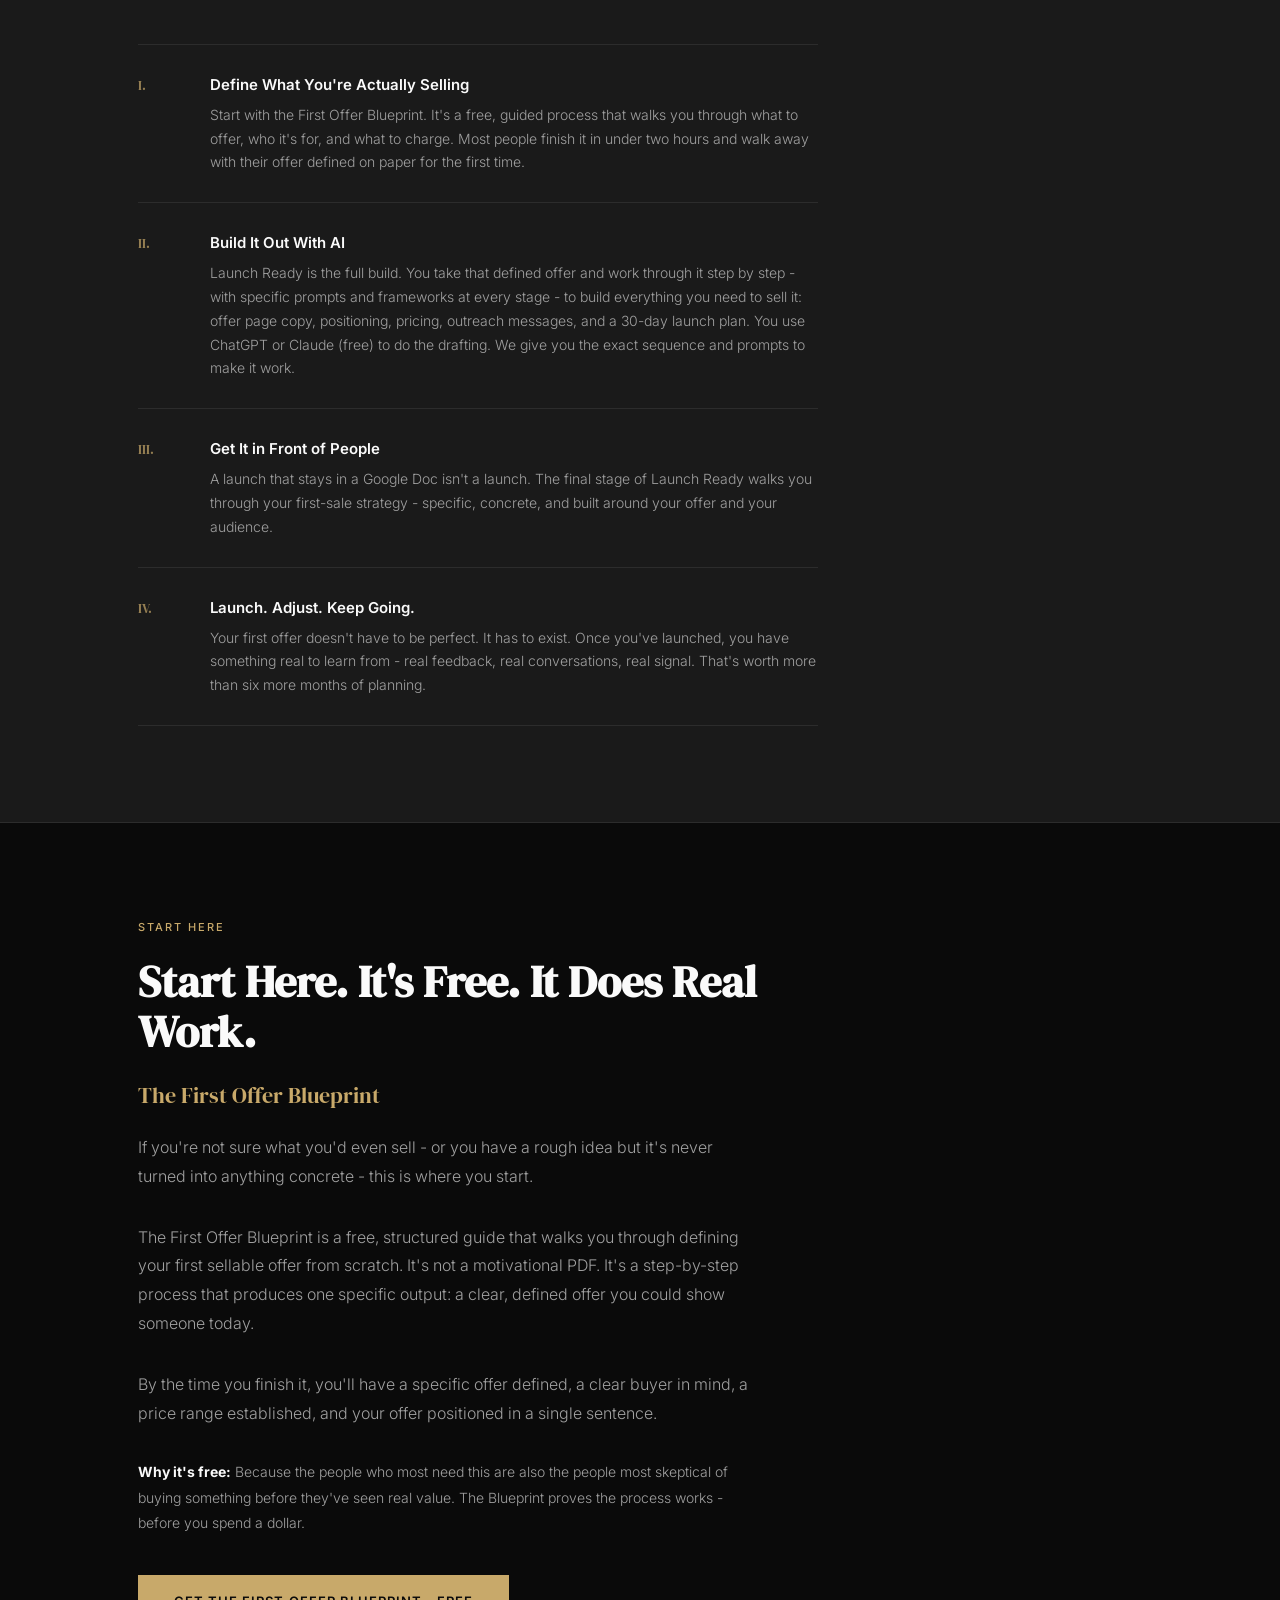
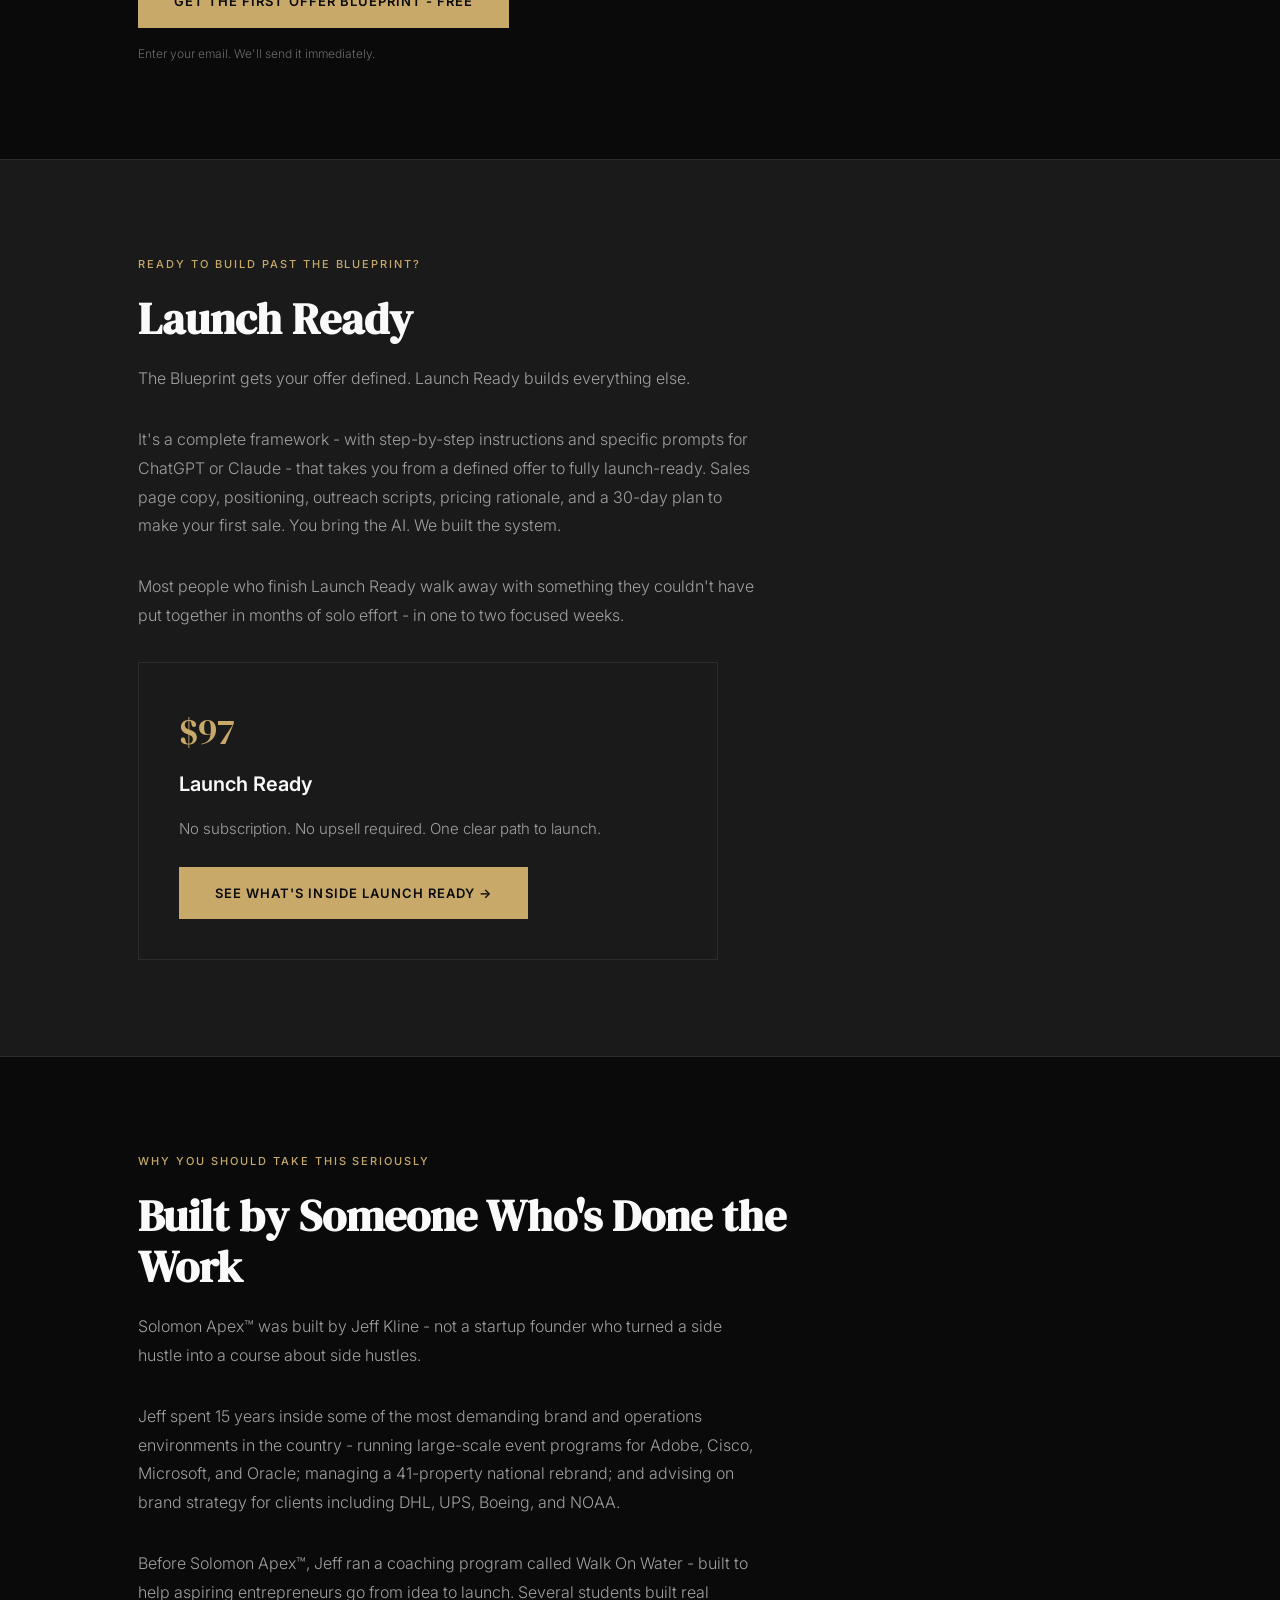
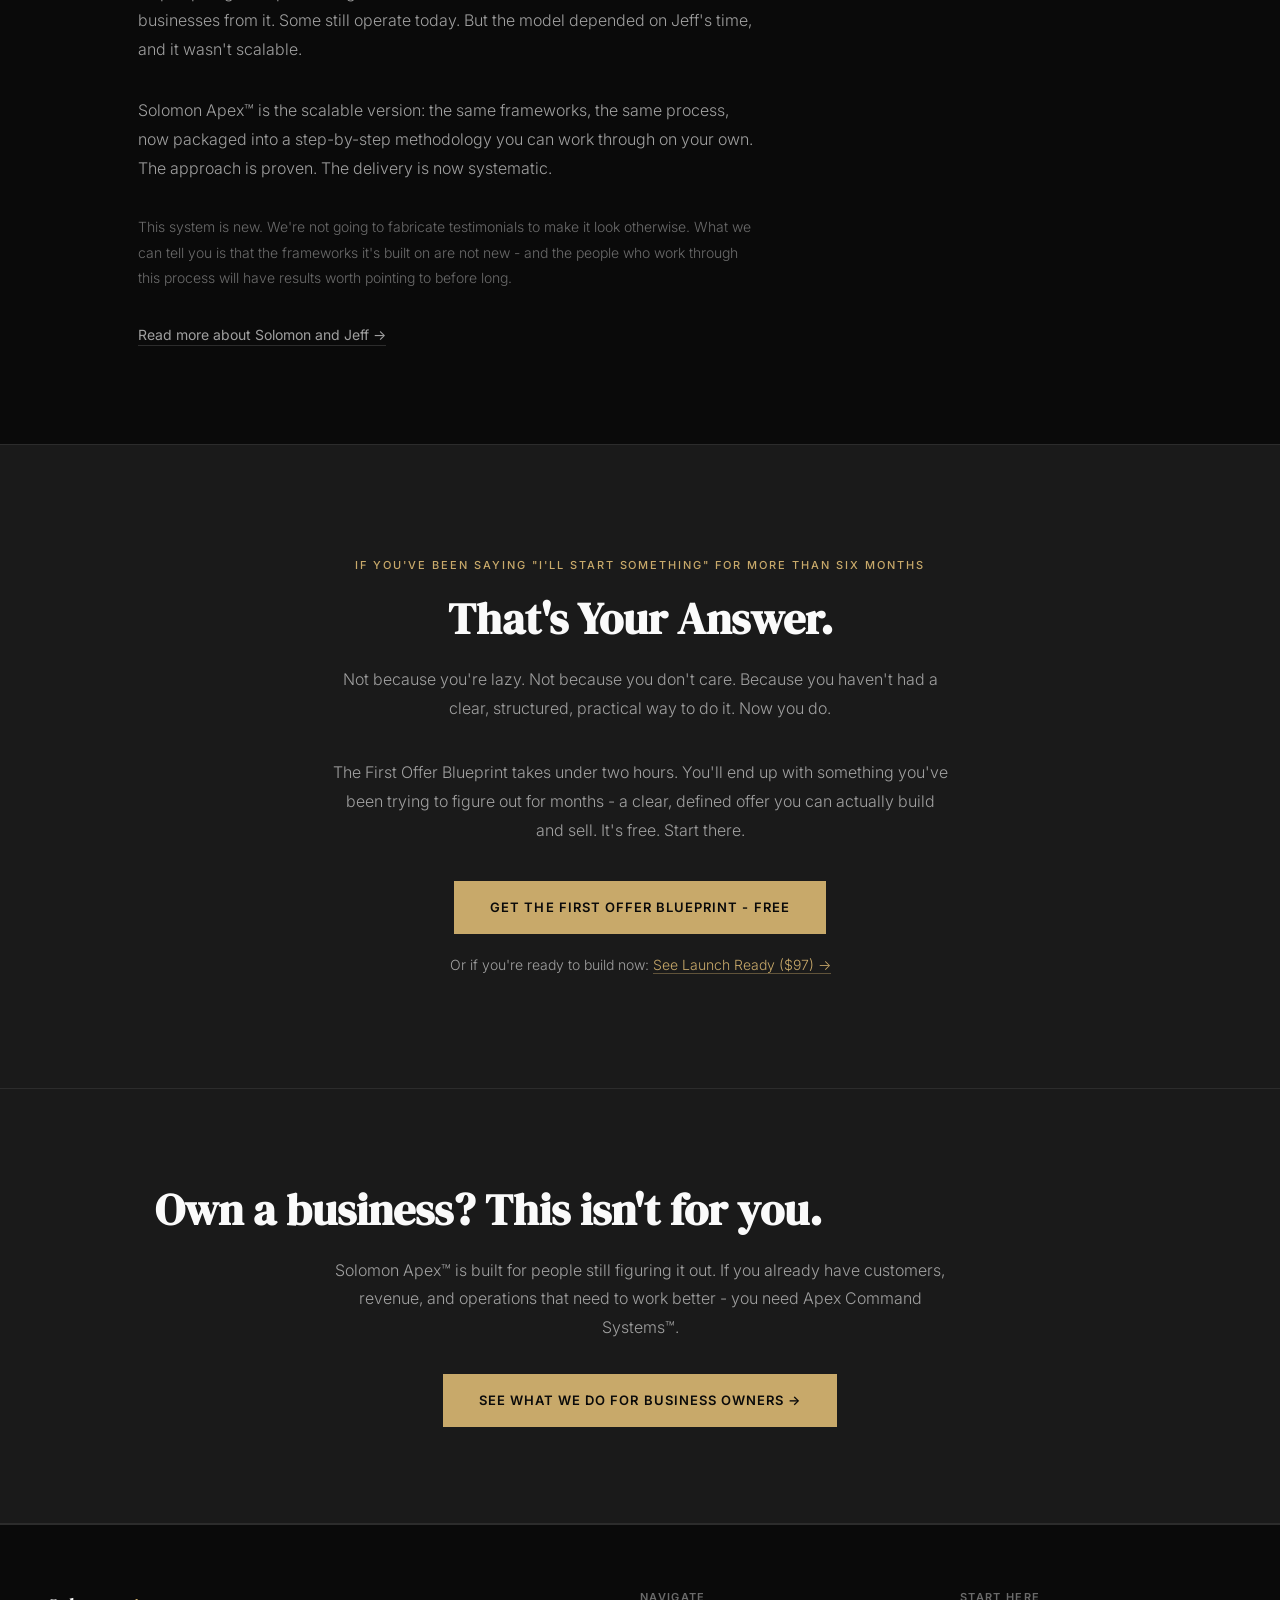
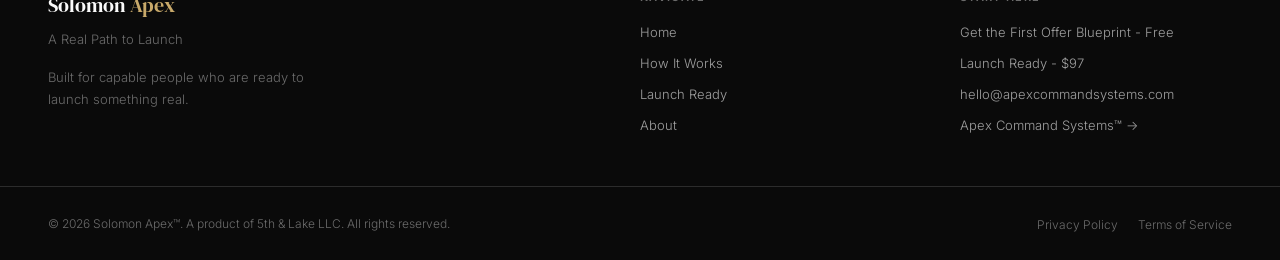
==== commit cfc2c6e3: "Remove em dashes across all pages" ====
--- a/index.html
+++ b/index.html
@@ -3,13 +3,13 @@
 <head>
   <meta charset="UTF-8">
   <meta name="viewport" content="width=device-width, initial-scale=1.0">
-  <title>Solomon Apex&trade; — A Real Path to Launch</title>
+  <title>Solomon Apex&trade; - A Real Path to Launch</title>
   <meta name="description" content="Solomon Apex&trade; gives you the system, the frameworks, and the step-by-step prompts to turn what you know into a real offer. You bring your own AI. We bring the blueprint.">
   <link rel="preconnect" href="https://fonts.googleapis.com">
   <link rel="preconnect" href="https://fonts.gstatic.com" crossorigin>
   <link href="https://fonts.googleapis.com/css2?family=DM+Serif+Display:ital@0;1&family=Inter:wght@300;400;500;600&display=swap" rel="stylesheet">
-  <link rel="icon" type="image/svg+xml" href="/favicon.png">
-  <link rel="icon" type="image/png" href="/favicon.png">
+  <link rel="icon" type="image/png" href="/favicon.png" sizes="any">
+  <link rel="apple-touch-icon" href="/favicon.png">
   <link rel="stylesheet" href="style.css">
 </head>
 <body>
@@ -20,7 +20,7 @@
       <a href="#how-it-works">How It Works</a>
       <a href="/launch-ready.html">Launch Ready</a>
       <a href="/about.html">About</a>
-      <a href="/blueprint.html" class="nav-cta">Get the Blueprint — Free</a>
+      <a href="/blueprint.html" class="nav-cta">Get the Blueprint - Free</a>
     </div>
   </nav>
 
@@ -30,7 +30,7 @@
     <h1>You Already Know Enough.<br><em>You Just Need a Real Path to Launch.</em></h1>
     <p class="hero-sub">Solomon Apex&trade; gives you the system, the frameworks, and the step-by-step prompts to turn what you know into something you can actually sell. You bring the AI (ChatGPT or Claude - both free). We bring the blueprint.</p>
     <div class="hero-actions">
-      <a href="/blueprint.html" class="btn-primary">Get the First Offer Blueprint — Free</a>
+      <a href="/blueprint.html" class="btn-primary">Get the First Offer Blueprint - Free</a>
       <p class="hero-note">No pitch inside. The Blueprint does real work. Enter your email and get it now.</p>
       <p class="hero-secondary">Already know what you want to build? <a href="/launch-ready.html">See Launch Ready ($97) →</a></p>
     </div>
@@ -51,10 +51,10 @@
     <div class="section">
       <span class="section-label">The Problem</span>
       <h2 class="section-heading">The Problem Isn't That You're Not Ready.</h2>
-      <p class="section-body">Most people who want to build something real — a service, a product, an income stream — aren't stuck because they lack ability. They're stuck because no one gave them a workable path from where they are to something they can actually sell.</p>
+      <p class="section-body">Most people who want to build something real - a service, a product, an income stream - aren't stuck because they lack ability. They're stuck because no one gave them a workable path from where they are to something they can actually sell.</p>
       <p class="section-body">You've probably read the books. Watched the YouTube channels. Taken a course or two. And you still don't have an offer in the market.</p>
       <p class="section-body">That's not a motivation problem. That's a structure problem.</p>
-      <p class="section-body">The internet is full of content about starting a business. Almost none of it tells you exactly what to build, who to sell it to, what to charge, or how to get it in front of anyone. So capable people sit in planning mode — for months, sometimes years — because "figure it out yourself" isn't a launch plan.</p>
+      <p class="section-body">The internet is full of content about starting a business. Almost none of it tells you exactly what to build, who to sell it to, what to charge, or how to get it in front of anyone. So capable people sit in planning mode - for months, sometimes years - because "figure it out yourself" isn't a launch plan.</p>
       <p class="section-body">That's what Solomon is built to fix.</p>
       <div class="pull-quote">
         <p>"I know what I'm good at. I just have no idea how to turn it into something someone would actually pay for."</p>
@@ -65,7 +65,7 @@
   <!-- WHAT SOLOMON IS -->
   <div class="section">
     <span class="section-label">What Solomon Is</span>
-    <h2 class="section-heading">What Solomon Is — Plain and Simple</h2>
+    <h2 class="section-heading">What Solomon Is - Plain and Simple</h2>
     <p class="section-body">Solomon Apex&trade; is a methodology system for people who want to launch a real offer - a service, a digital product, a consulting practice, a side income - but haven't found a clear way to do it yet.</p>
     <p class="section-body">It's not a course. It's not a coaching program. It's not an AI service.</p>
     <p class="section-body">Solomon is a structured process that walks you from a rough idea to a defined, packaged, and launch-ready offer. Every step comes with specific frameworks and prompts built for ChatGPT or Claude - both free to use. You bring the AI. We give you the system to use it.</p>
@@ -98,14 +98,14 @@
           <div class="step-num">III.</div>
           <div>
             <div class="step-title">Get It in Front of People</div>
-            <div class="step-desc">A launch that stays in a Google Doc isn't a launch. The final stage of Launch Ready walks you through your first-sale strategy — specific, concrete, and built around your offer and your audience.</div>
+            <div class="step-desc">A launch that stays in a Google Doc isn't a launch. The final stage of Launch Ready walks you through your first-sale strategy - specific, concrete, and built around your offer and your audience.</div>
           </div>
         </div>
         <div class="step">
           <div class="step-num">IV.</div>
           <div>
             <div class="step-title">Launch. Adjust. Keep Going.</div>
-            <div class="step-desc">Your first offer doesn't have to be perfect. It has to exist. Once you've launched, you have something real to learn from — real feedback, real conversations, real signal. That's worth more than six more months of planning.</div>
+            <div class="step-desc">Your first offer doesn't have to be perfect. It has to exist. Once you've launched, you have something real to learn from - real feedback, real conversations, real signal. That's worth more than six more months of planning.</div>
           </div>
         </div>
       </div>
@@ -117,11 +117,11 @@
     <span class="section-label">Start Here</span>
     <h2 class="section-heading">Start Here. It's Free. It Does Real Work.</h2>
     <h3 style="font-family: var(--serif); font-size: 22px; color: var(--accent); margin-bottom: 20px; font-weight: 400;">The First Offer Blueprint</h3>
-    <p class="section-body">If you're not sure what you'd even sell — or you have a rough idea but it's never turned into anything concrete — this is where you start.</p>
+    <p class="section-body">If you're not sure what you'd even sell - or you have a rough idea but it's never turned into anything concrete - this is where you start.</p>
     <p class="section-body">The First Offer Blueprint is a free, structured guide that walks you through defining your first sellable offer from scratch. It's not a motivational PDF. It's a step-by-step process that produces one specific output: a clear, defined offer you could show someone today.</p>
     <p class="section-body">By the time you finish it, you'll have a specific offer defined, a clear buyer in mind, a price range established, and your offer positioned in a single sentence.</p>
-    <p class="section-body" style="font-size: 14px;"><strong style="color: var(--white);">Why it's free:</strong> Because the people who most need this are also the people most skeptical of buying something before they've seen real value. The Blueprint proves the process works — before you spend a dollar.</p>
-    <a href="/blueprint.html" class="btn-primary" style="margin-top: 8px;">Get the First Offer Blueprint — Free</a>
+    <p class="section-body" style="font-size: 14px;"><strong style="color: var(--white);">Why it's free:</strong> Because the people who most need this are also the people most skeptical of buying something before they've seen real value. The Blueprint proves the process works - before you spend a dollar.</p>
+    <a href="/blueprint.html" class="btn-primary" style="margin-top: 8px;">Get the First Offer Blueprint - Free</a>
     <p class="form-note" style="margin-top: 16px;">Enter your email. We'll send it immediately.</p>
   </div>
 
@@ -146,11 +146,11 @@
   <div class="section">
     <span class="section-label">Why You Should Take This Seriously</span>
     <h2 class="section-heading">Built by Someone Who's Done the Work</h2>
-    <p class="section-body">Solomon Apex&trade; was built by Jeff Kline — not a startup founder who turned a side hustle into a course about side hustles.</p>
-    <p class="section-body">Jeff spent 15 years inside some of the most demanding brand and operations environments in the country — running large-scale event programs for Adobe, Cisco, Microsoft, and Oracle; managing a 41-property national rebrand; and advising on brand strategy for clients including DHL, UPS, Boeing, and NOAA.</p>
+    <p class="section-body">Solomon Apex&trade; was built by Jeff Kline - not a startup founder who turned a side hustle into a course about side hustles.</p>
+    <p class="section-body">Jeff spent 15 years inside some of the most demanding brand and operations environments in the country - running large-scale event programs for Adobe, Cisco, Microsoft, and Oracle; managing a 41-property national rebrand; and advising on brand strategy for clients including DHL, UPS, Boeing, and NOAA.</p>
     <p class="section-body">Before Solomon Apex&trade;, Jeff ran a coaching program called Walk On Water - built to help aspiring entrepreneurs go from idea to launch. Several students built real businesses from it. Some still operate today. But the model depended on Jeff's time, and it wasn't scalable.</p>
     <p class="section-body">Solomon Apex&trade; is the scalable version: the same frameworks, the same process, now packaged into a step-by-step methodology you can work through on your own. The approach is proven. The delivery is now systematic.</p>
-    <p class="section-body" style="font-size: 14px; color: var(--gray-3);">This system is new. We're not going to fabricate testimonials to make it look otherwise. What we can tell you is that the frameworks it's built on are not new — and the people who work through this process will have results worth pointing to before long.</p>
+    <p class="section-body" style="font-size: 14px; color: var(--gray-3);">This system is new. We're not going to fabricate testimonials to make it look otherwise. What we can tell you is that the frameworks it's built on are not new - and the people who work through this process will have results worth pointing to before long.</p>
     <a href="/about.html" class="btn-ghost" style="margin-top: 8px;">Read more about Solomon and Jeff →</a>
   </div>
 
@@ -159,8 +159,8 @@
     <span class="section-label">If You've Been Saying "I'll Start Something" for More Than Six Months</span>
     <h2 class="section-heading">That's Your Answer.</h2>
     <p class="section-body">Not because you're lazy. Not because you don't care. Because you haven't had a clear, structured, practical way to do it. Now you do.</p>
-    <p class="section-body">The First Offer Blueprint takes under two hours. You'll end up with something you've been trying to figure out for months — a clear, defined offer you can actually build and sell. It's free. Start there.</p>
-    <a href="/blueprint.html" class="btn-primary">Get the First Offer Blueprint — Free</a>
+    <p class="section-body">The First Offer Blueprint takes under two hours. You'll end up with something you've been trying to figure out for months - a clear, defined offer you can actually build and sell. It's free. Start there.</p>
+    <a href="/blueprint.html" class="btn-primary">Get the First Offer Blueprint - Free</a>
     <p style="margin-top: 20px; font-size: 14px; color: var(--gray-4);">Or if you're ready to build now: <a href="/launch-ready.html" style="color: var(--accent); text-decoration: none; border-bottom: 1px solid rgba(200,169,106,0.4);">See Launch Ready ($97) →</a></p>
   </div>
 
@@ -189,8 +189,8 @@
     </div>
     <div class="footer-col">
       <h4>Start Here</h4>
-      <a href="/blueprint.html">Get the First Offer Blueprint — Free</a>
-      <a href="/launch-ready.html">Launch Ready — $97</a>
+      <a href="/blueprint.html">Get the First Offer Blueprint - Free</a>
+      <a href="/launch-ready.html">Launch Ready - $97</a>
       <a href="mailto:hello@apexcommandsystems.com">hello@apexcommandsystems.com</a>
       <a href="https://apexcommandsystems.com" target="_blank">Apex Command Systems&trade; →</a>
     </div>
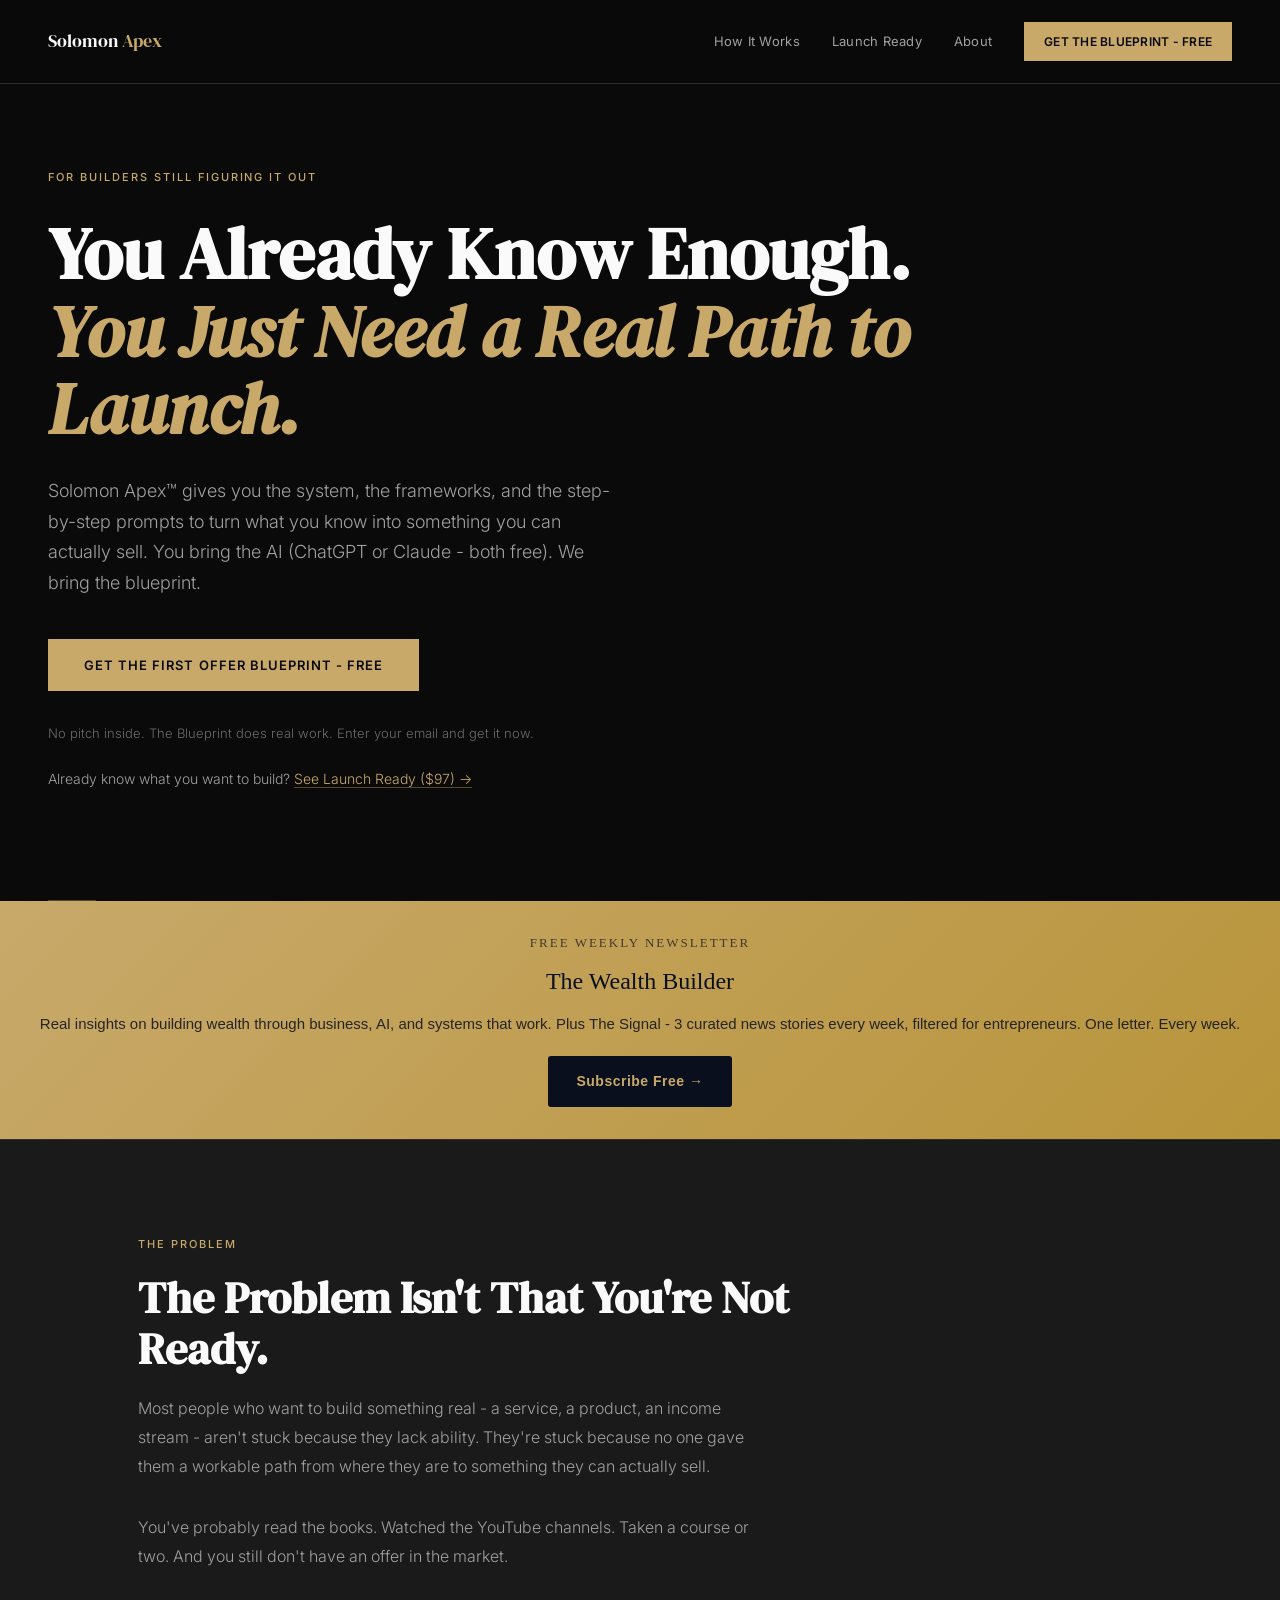
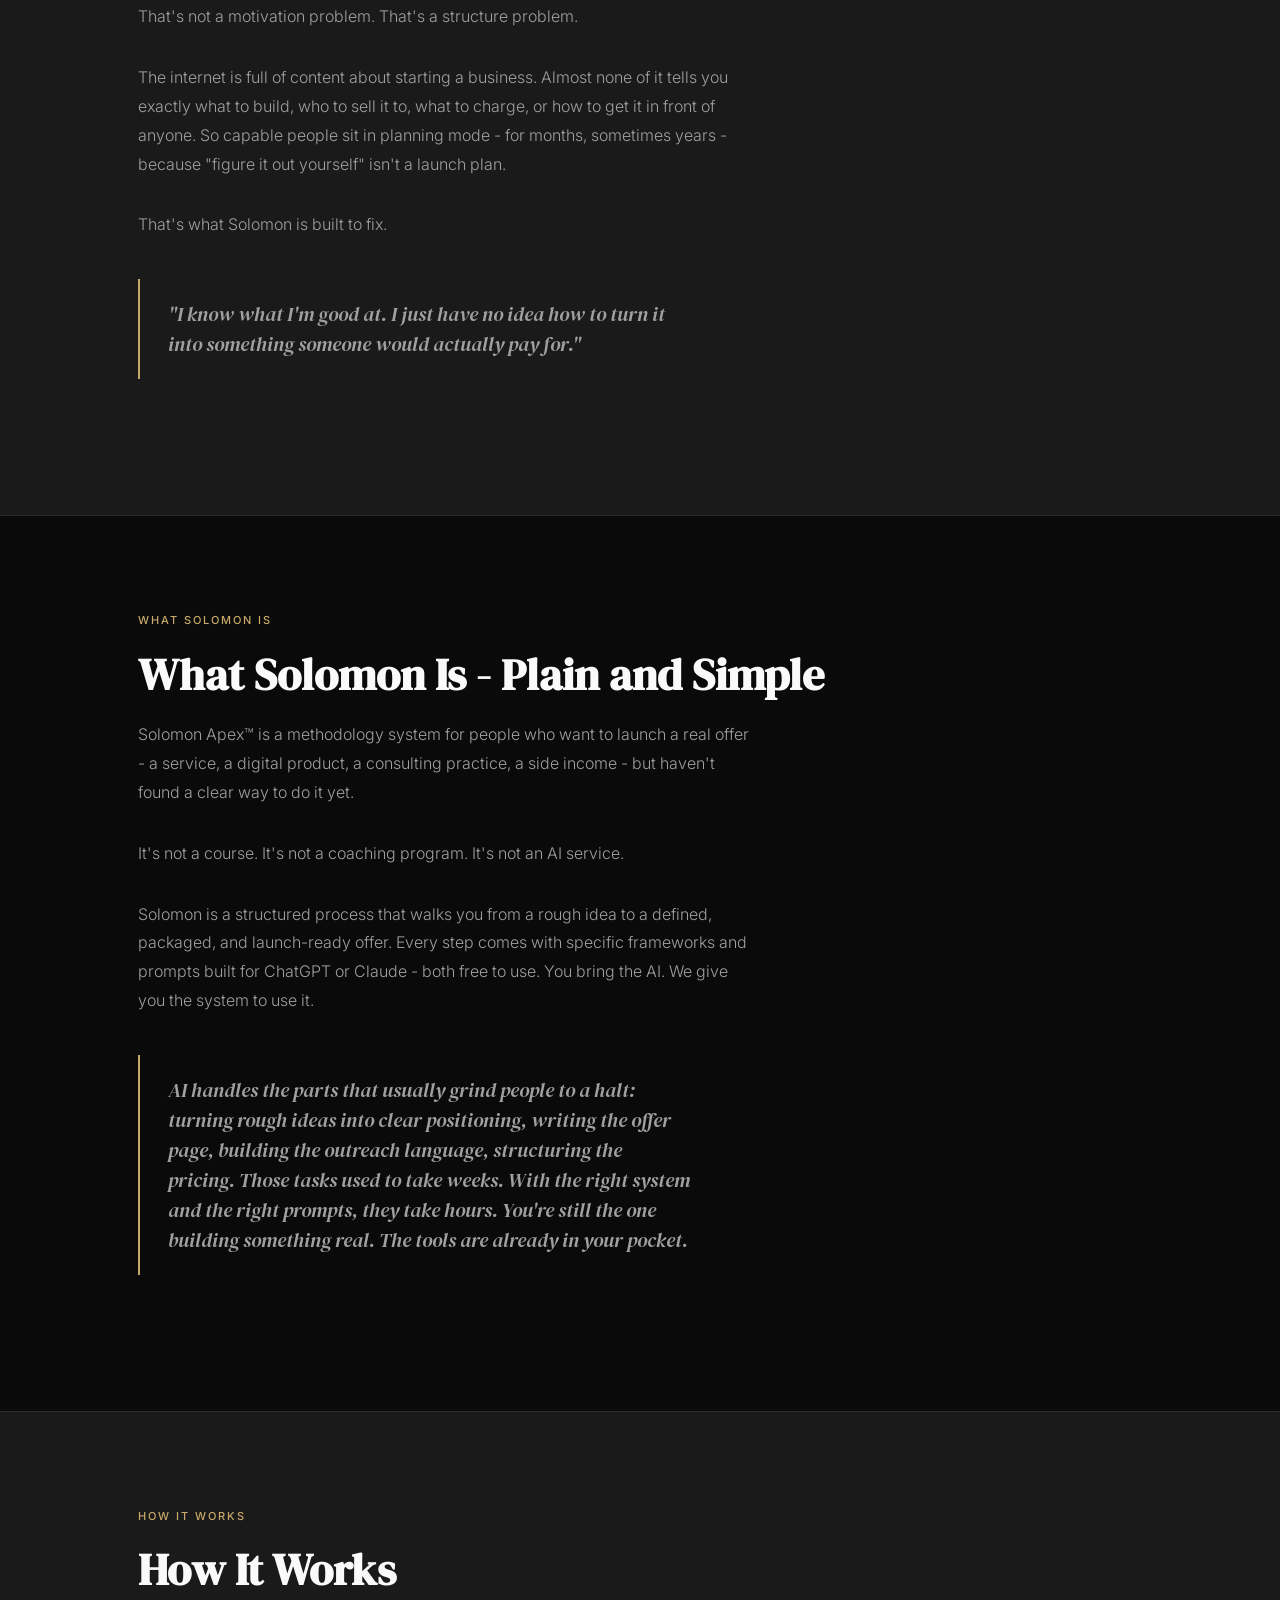
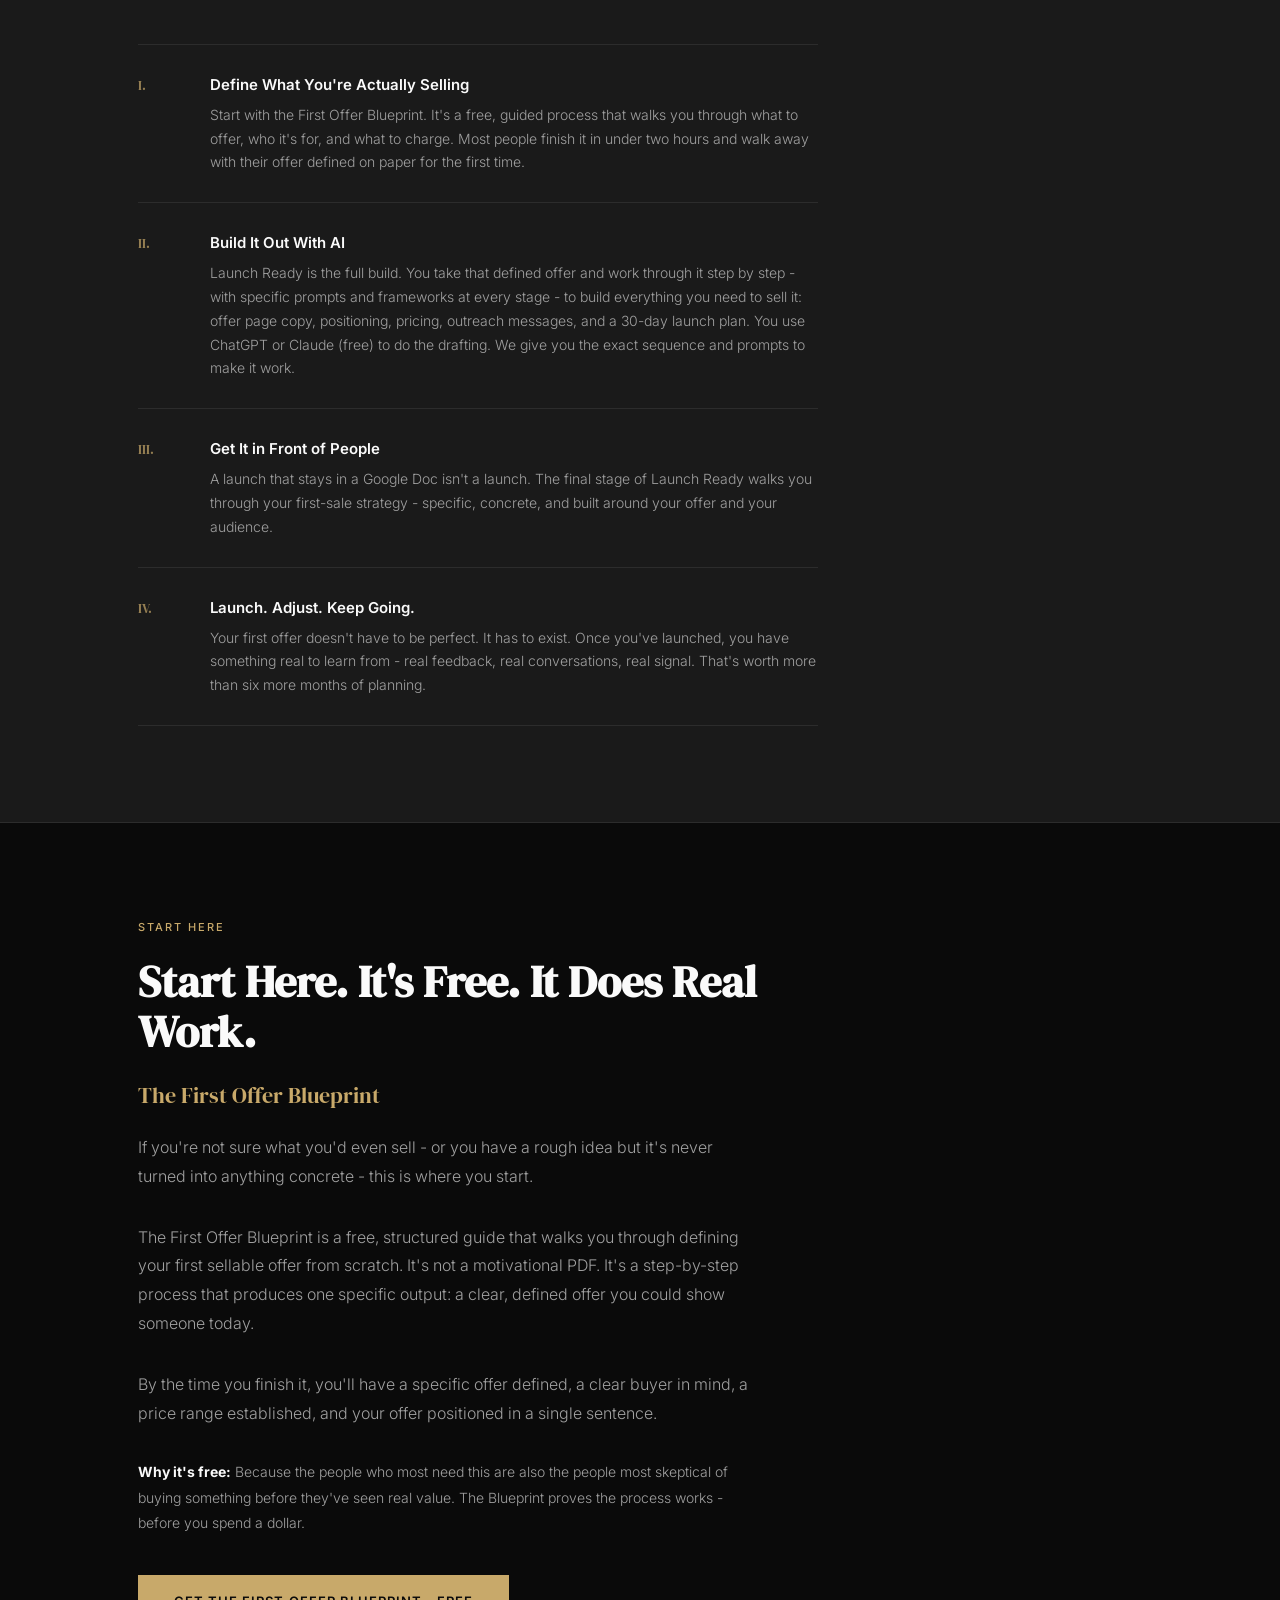
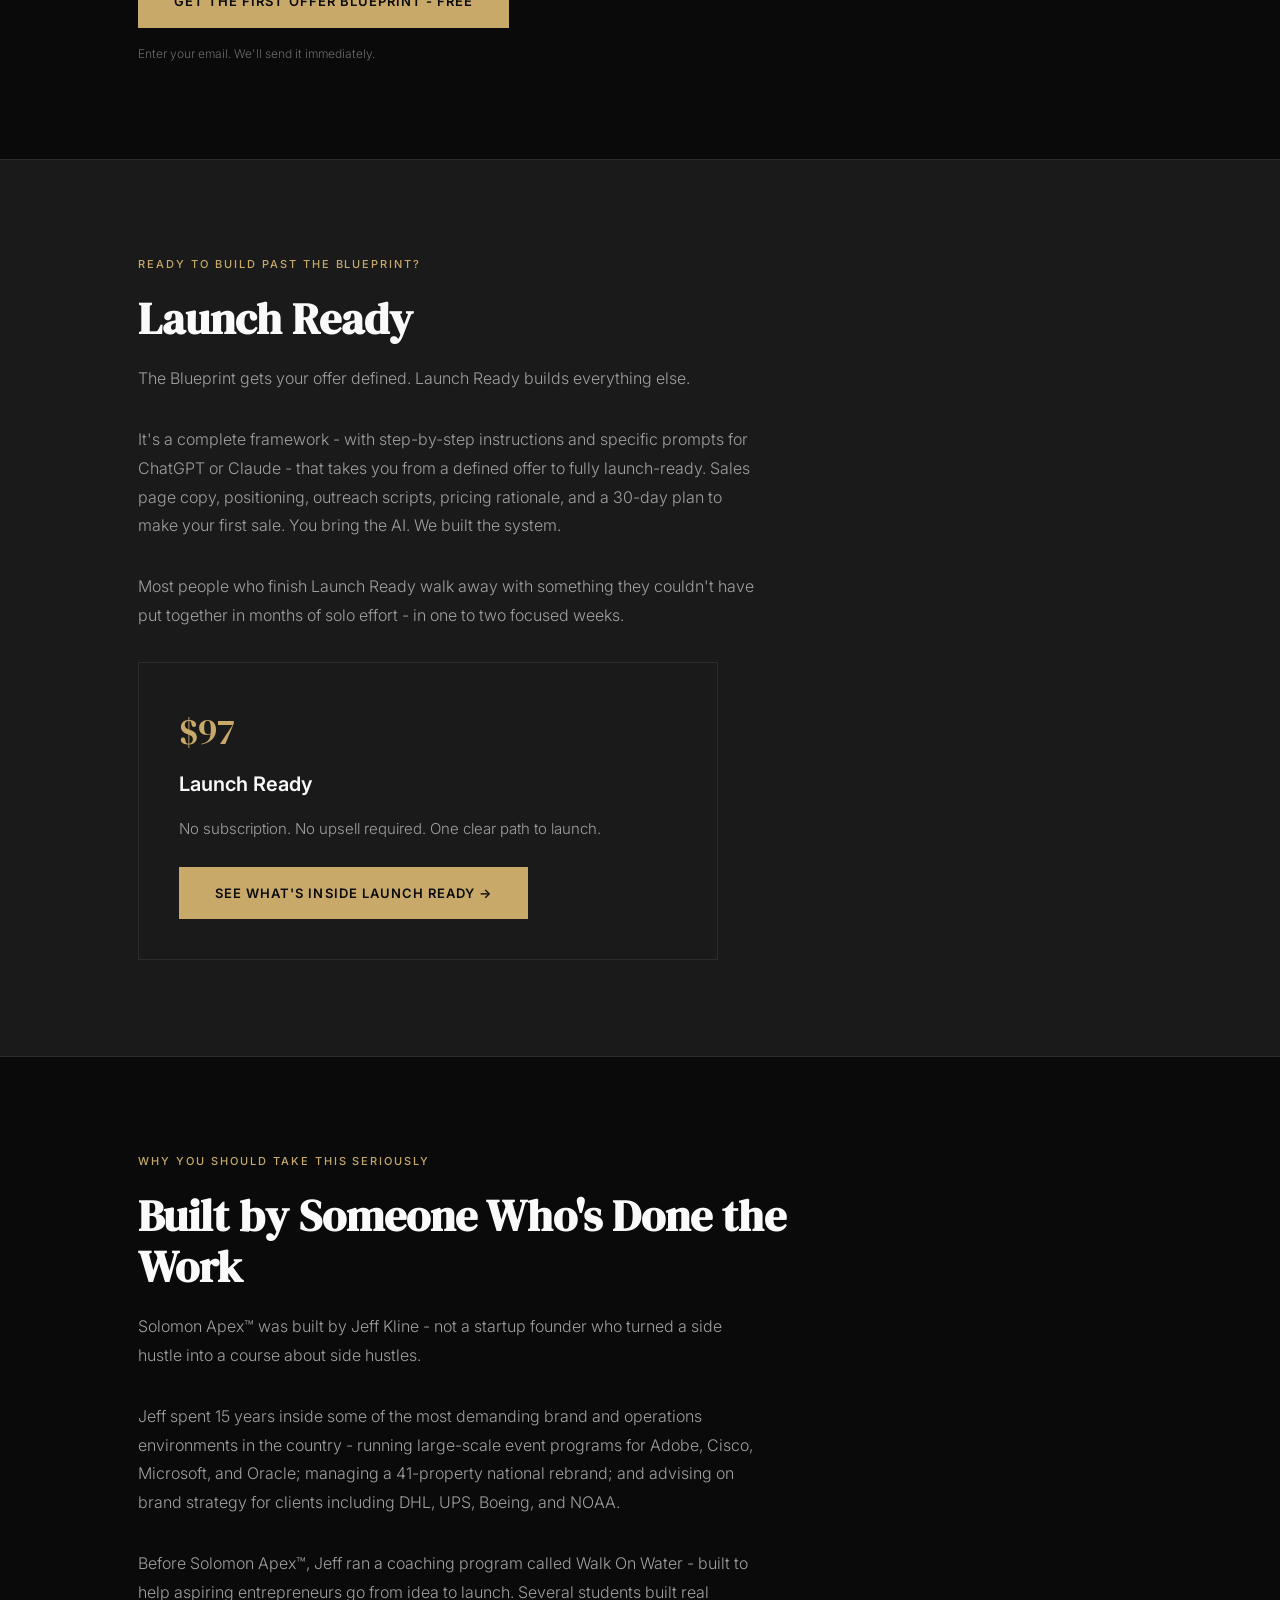
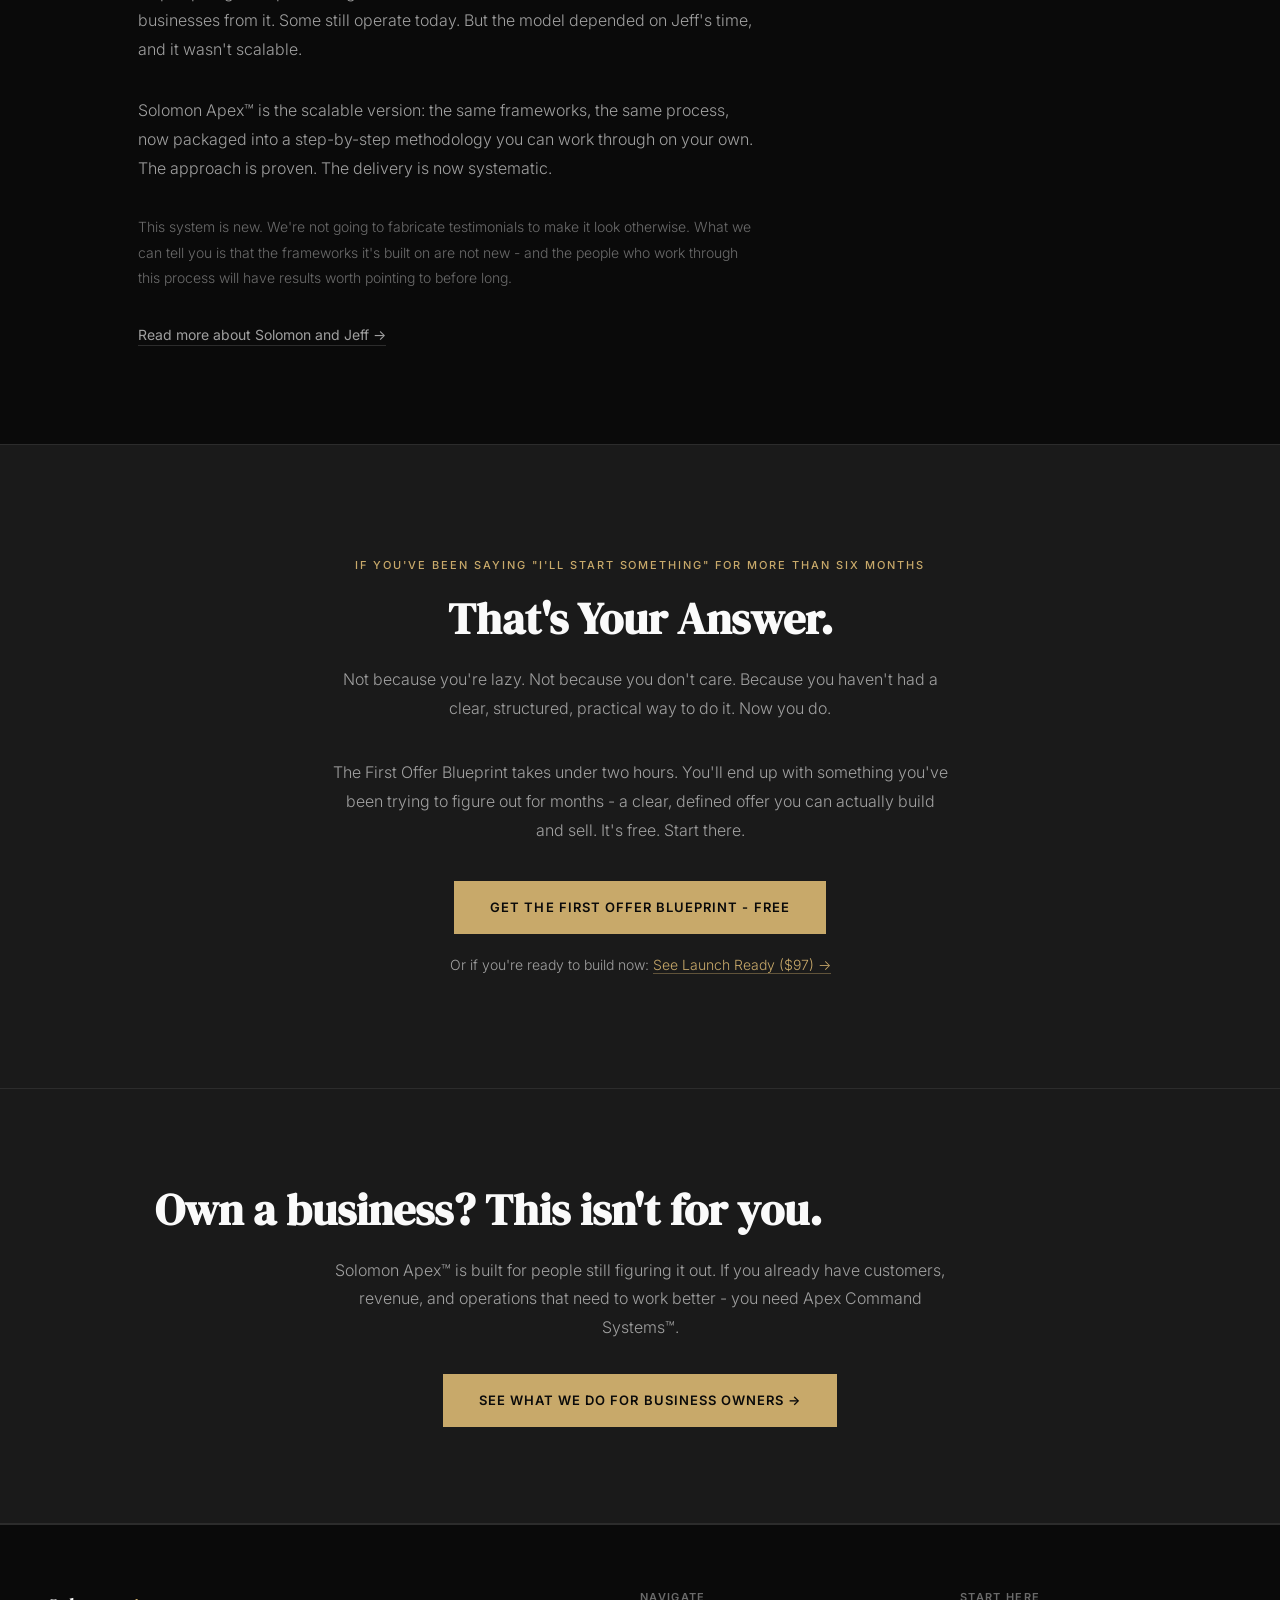
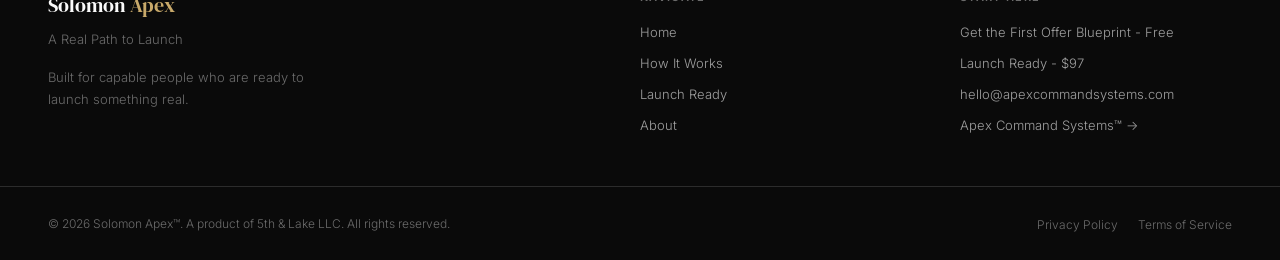
==== commit 5752f38b: "Add The Signal news section to newsletter copy" ====
--- a/index.html
+++ b/index.html
@@ -42,7 +42,7 @@
   <div style="background: linear-gradient(135deg, #C8A96A 0%, #b8943a 100%); padding: 32px 24px; text-align: center;">
     <p style="font-family: Georgia, serif; font-size: 13px; letter-spacing: 2px; text-transform: uppercase; color: #0A0F1E; margin: 0 0 8px; opacity: 0.7;">Free Weekly Newsletter</p>
     <h3 style="font-family: Georgia, serif; font-size: 24px; color: #0A0F1E; margin: 0 0 12px; font-weight: normal;">The Wealth Builder</h3>
-    <p style="font-family: Arial, sans-serif; font-size: 15px; color: #0A0F1E; margin: 0 0 20px; opacity: 0.85;">Real insights on building wealth through business, AI, and systems that work. One letter. Every week.</p>
+    <p style="font-family: Arial, sans-serif; font-size: 15px; color: #0A0F1E; margin: 0 0 20px; opacity: 0.85;">Real insights on building wealth through business, AI, and systems that work. Plus The Signal - 3 curated news stories every week, filtered for entrepreneurs. One letter. Every week.</p>
     <a href="/wealth-builder.html" style="display: inline-block; background: #0A0F1E; color: #C8A96A; font-family: Arial, sans-serif; font-size: 14px; font-weight: bold; padding: 14px 28px; border-radius: 3px; text-decoration: none; letter-spacing: 0.5px;">Subscribe Free &#8594;</a>
   </div>
 
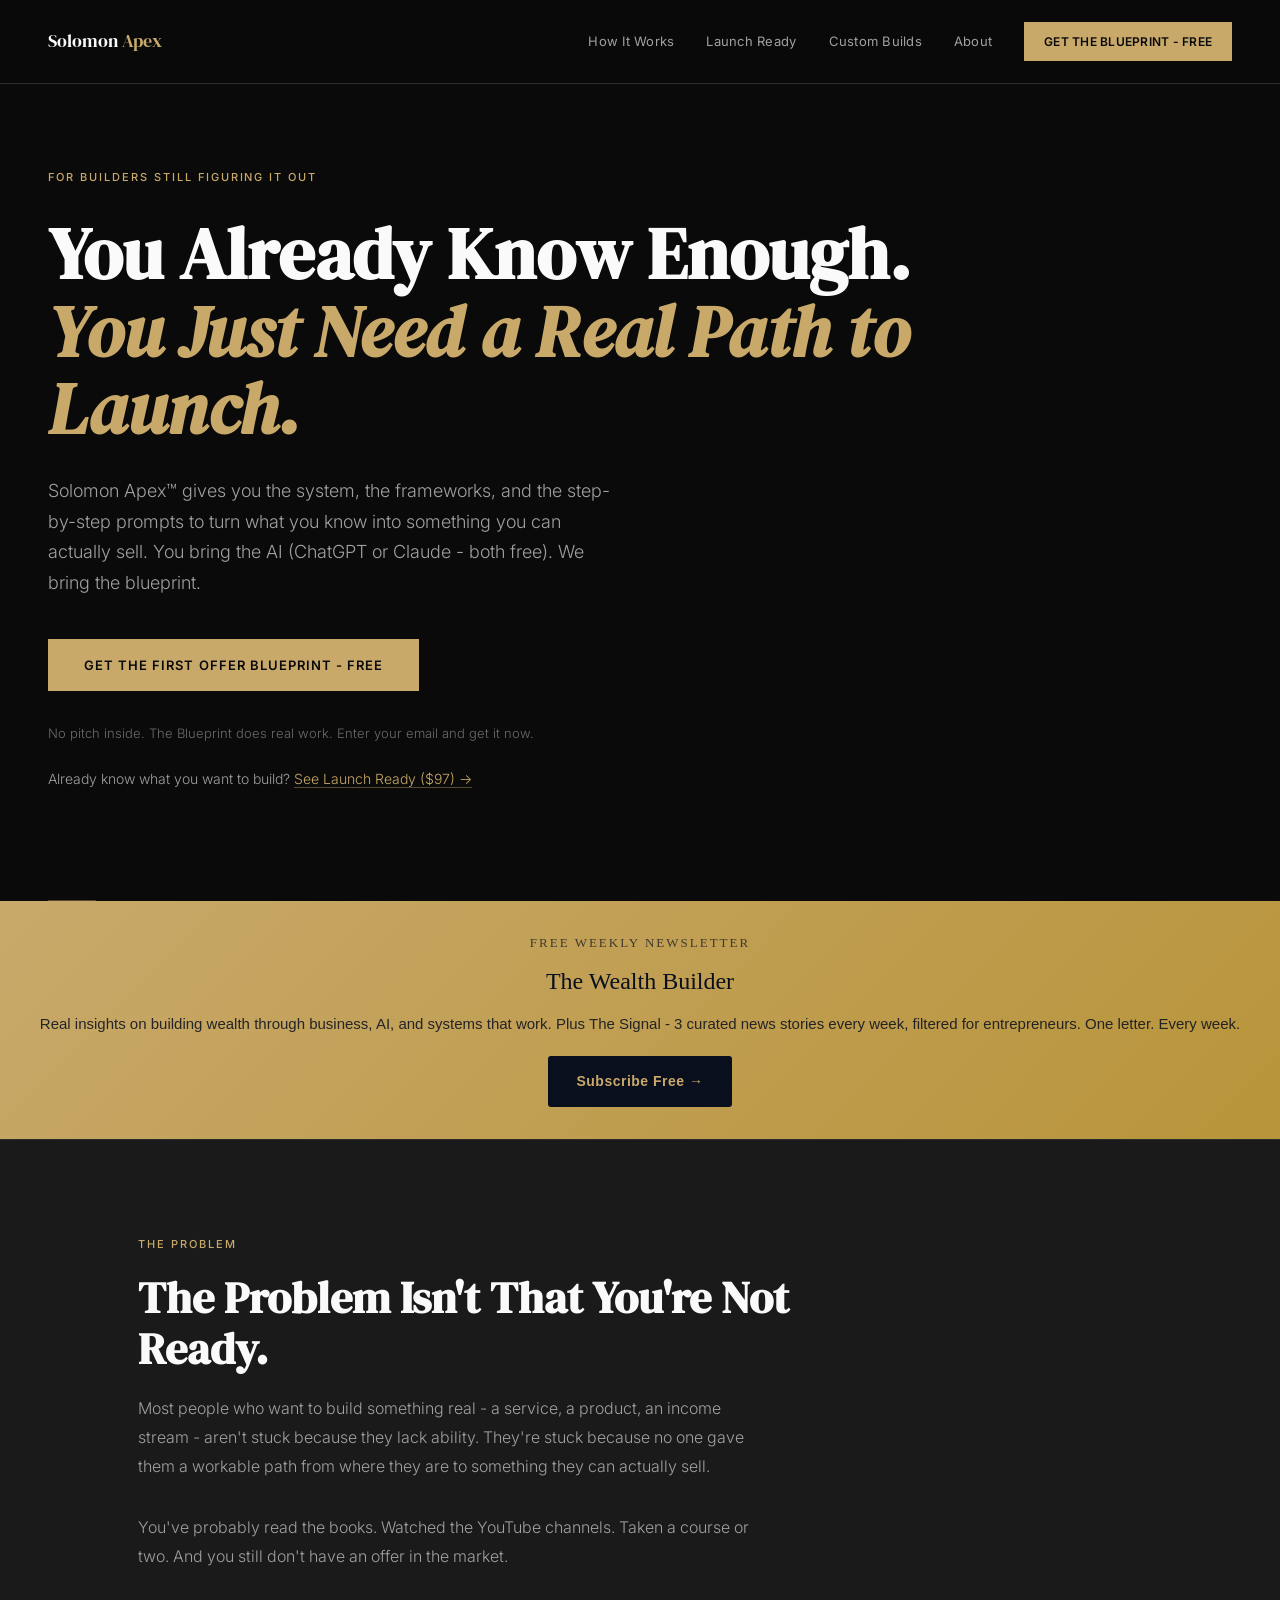
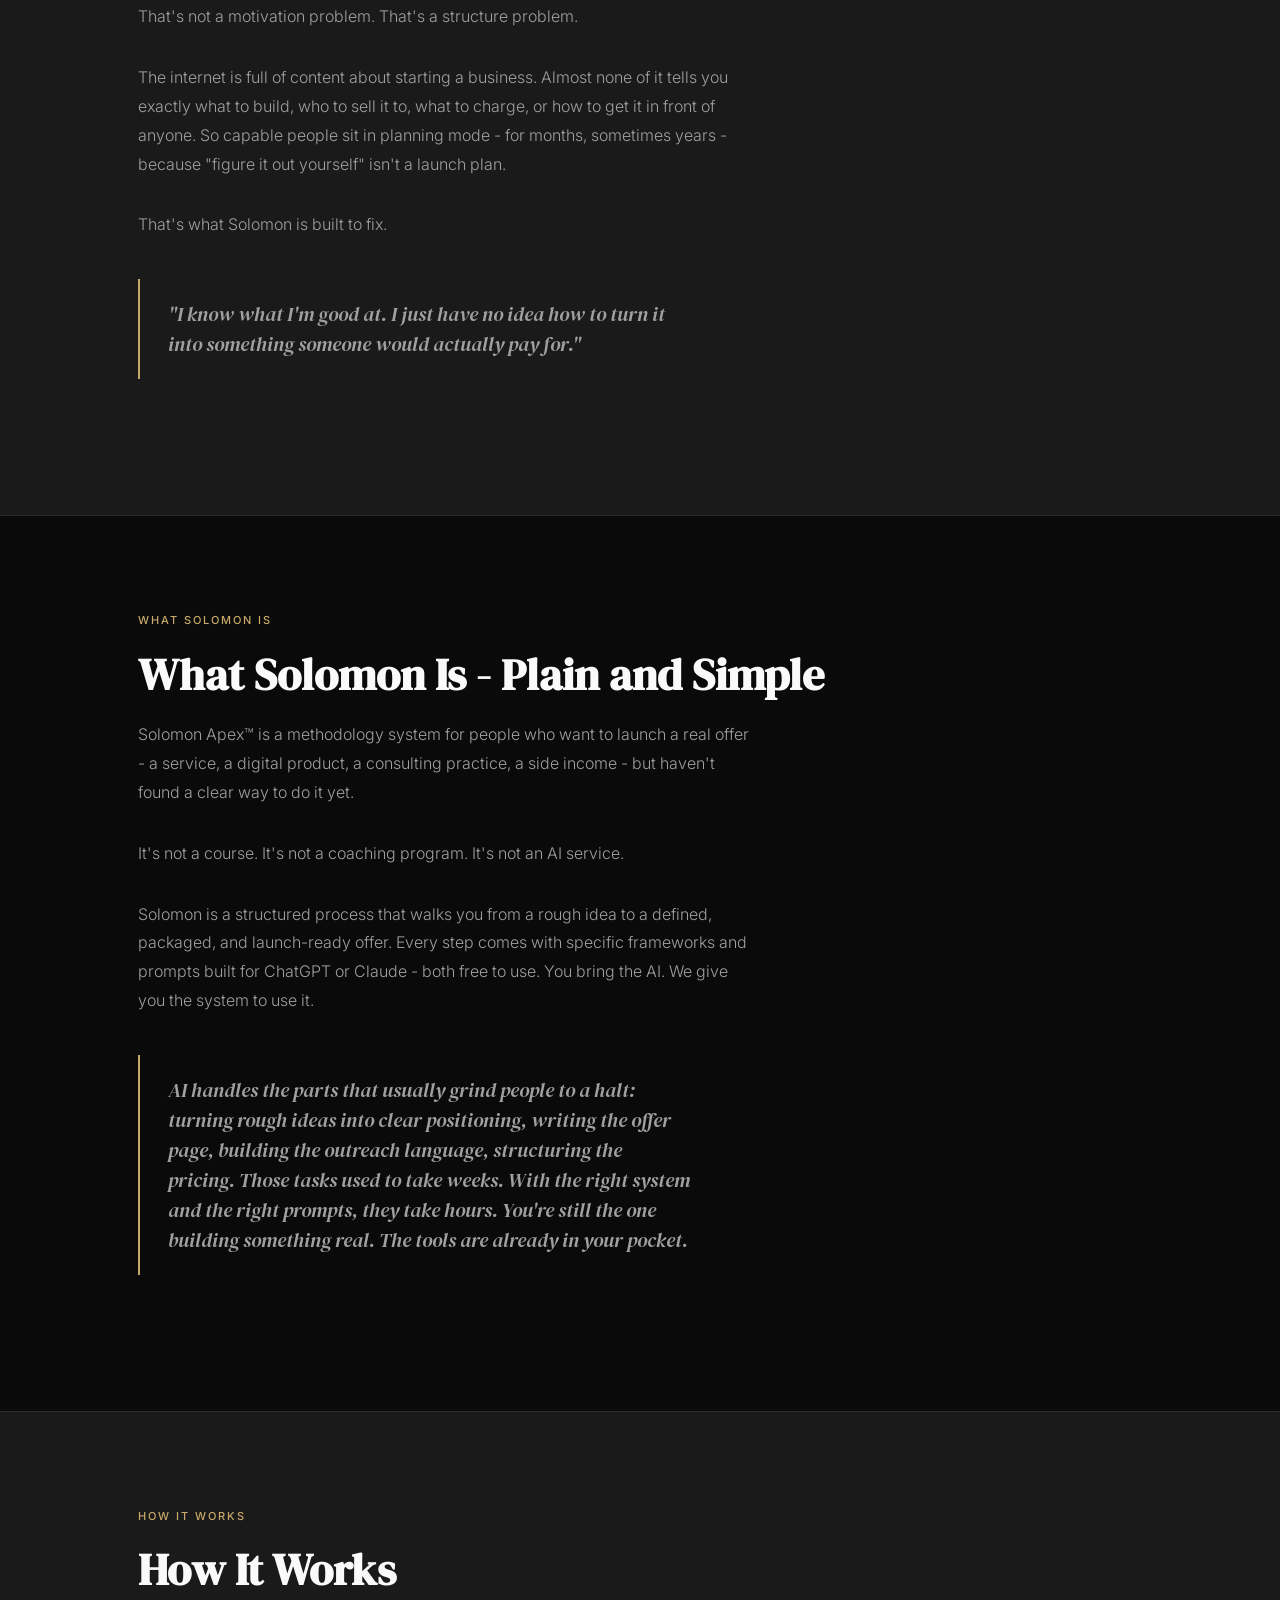
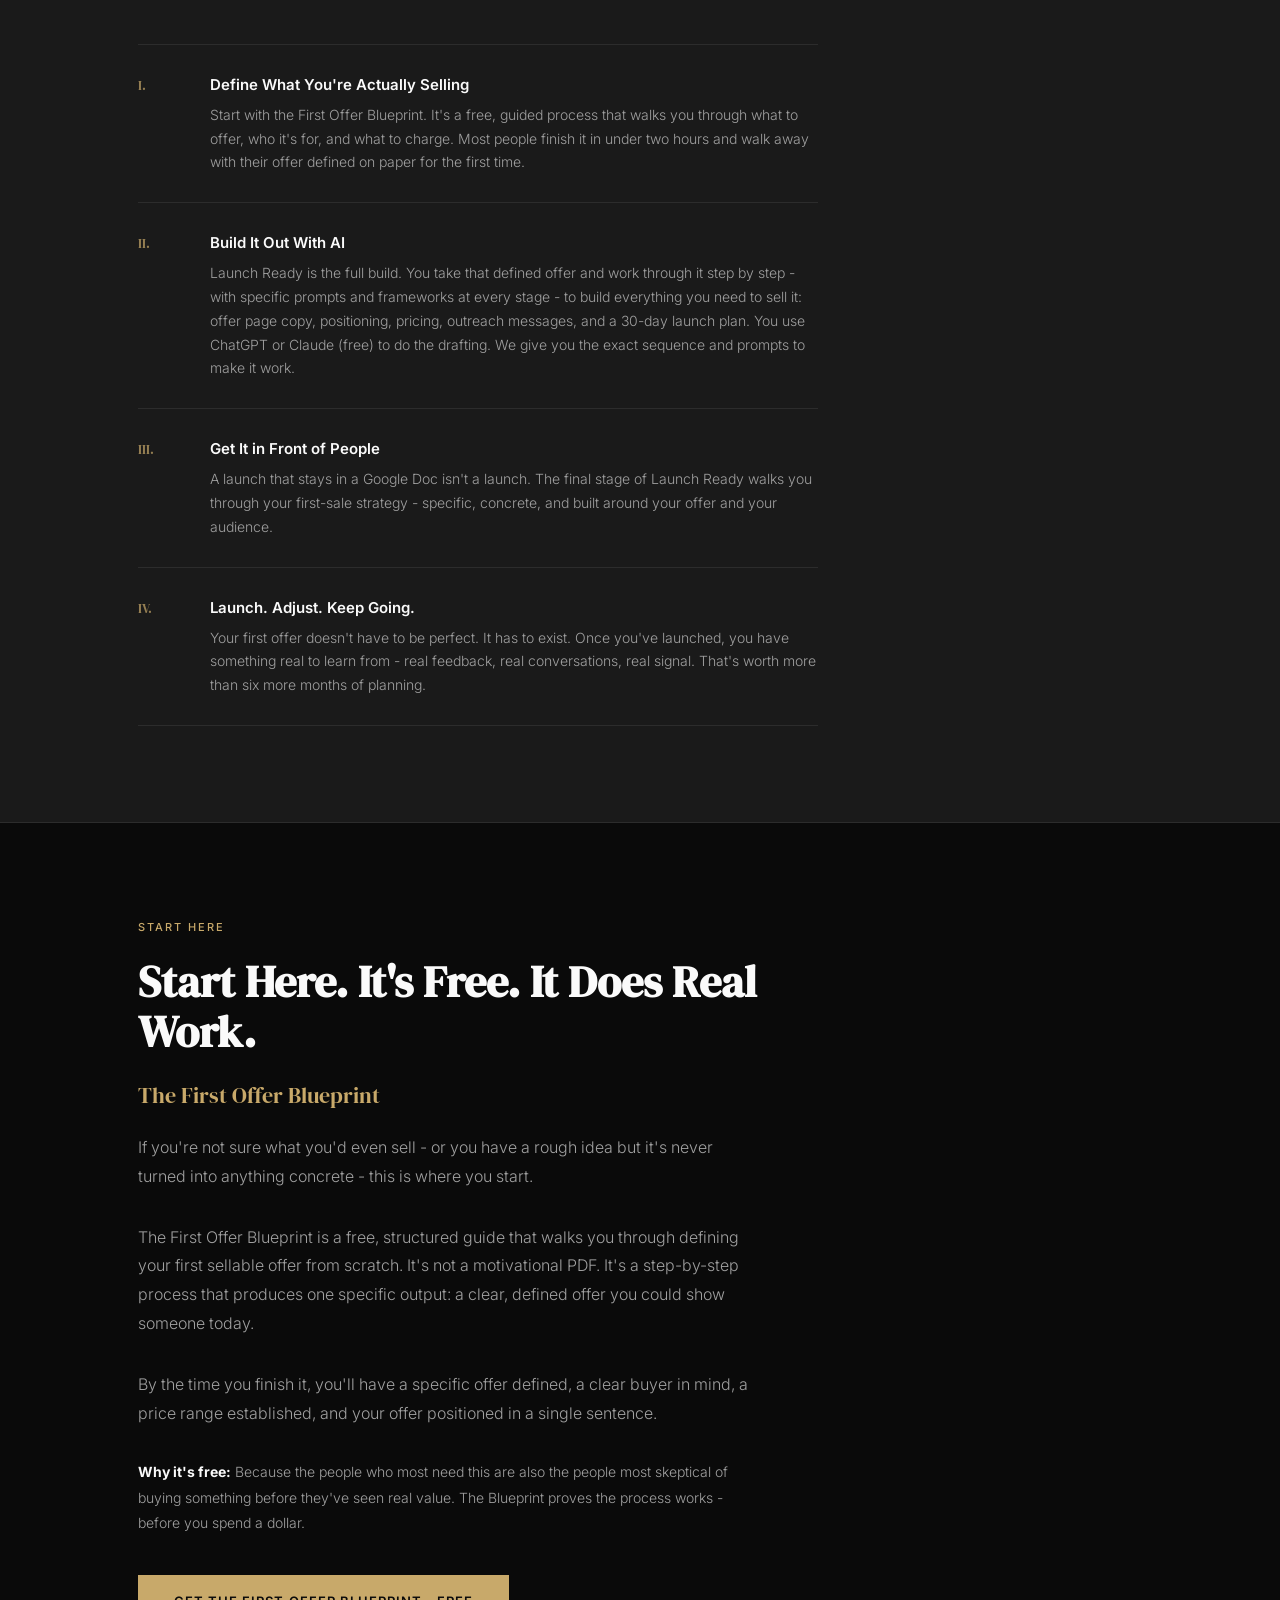
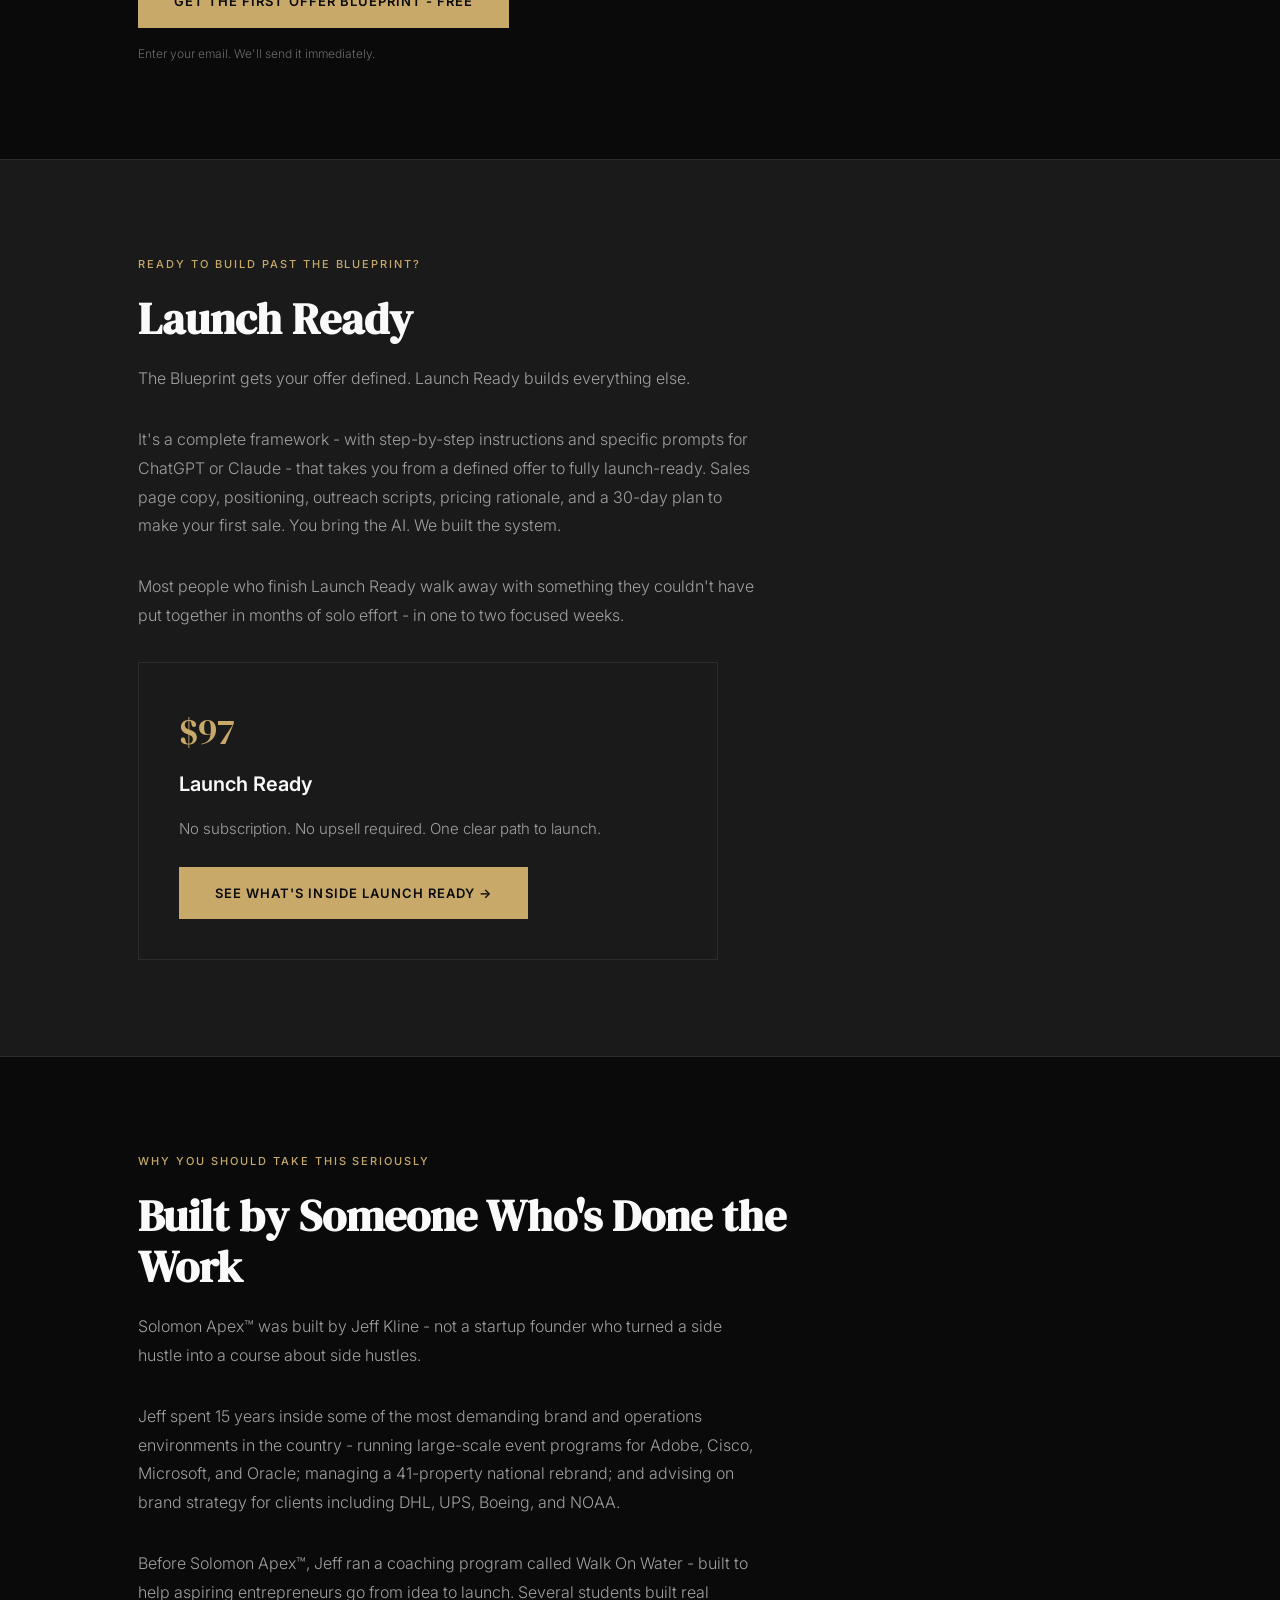
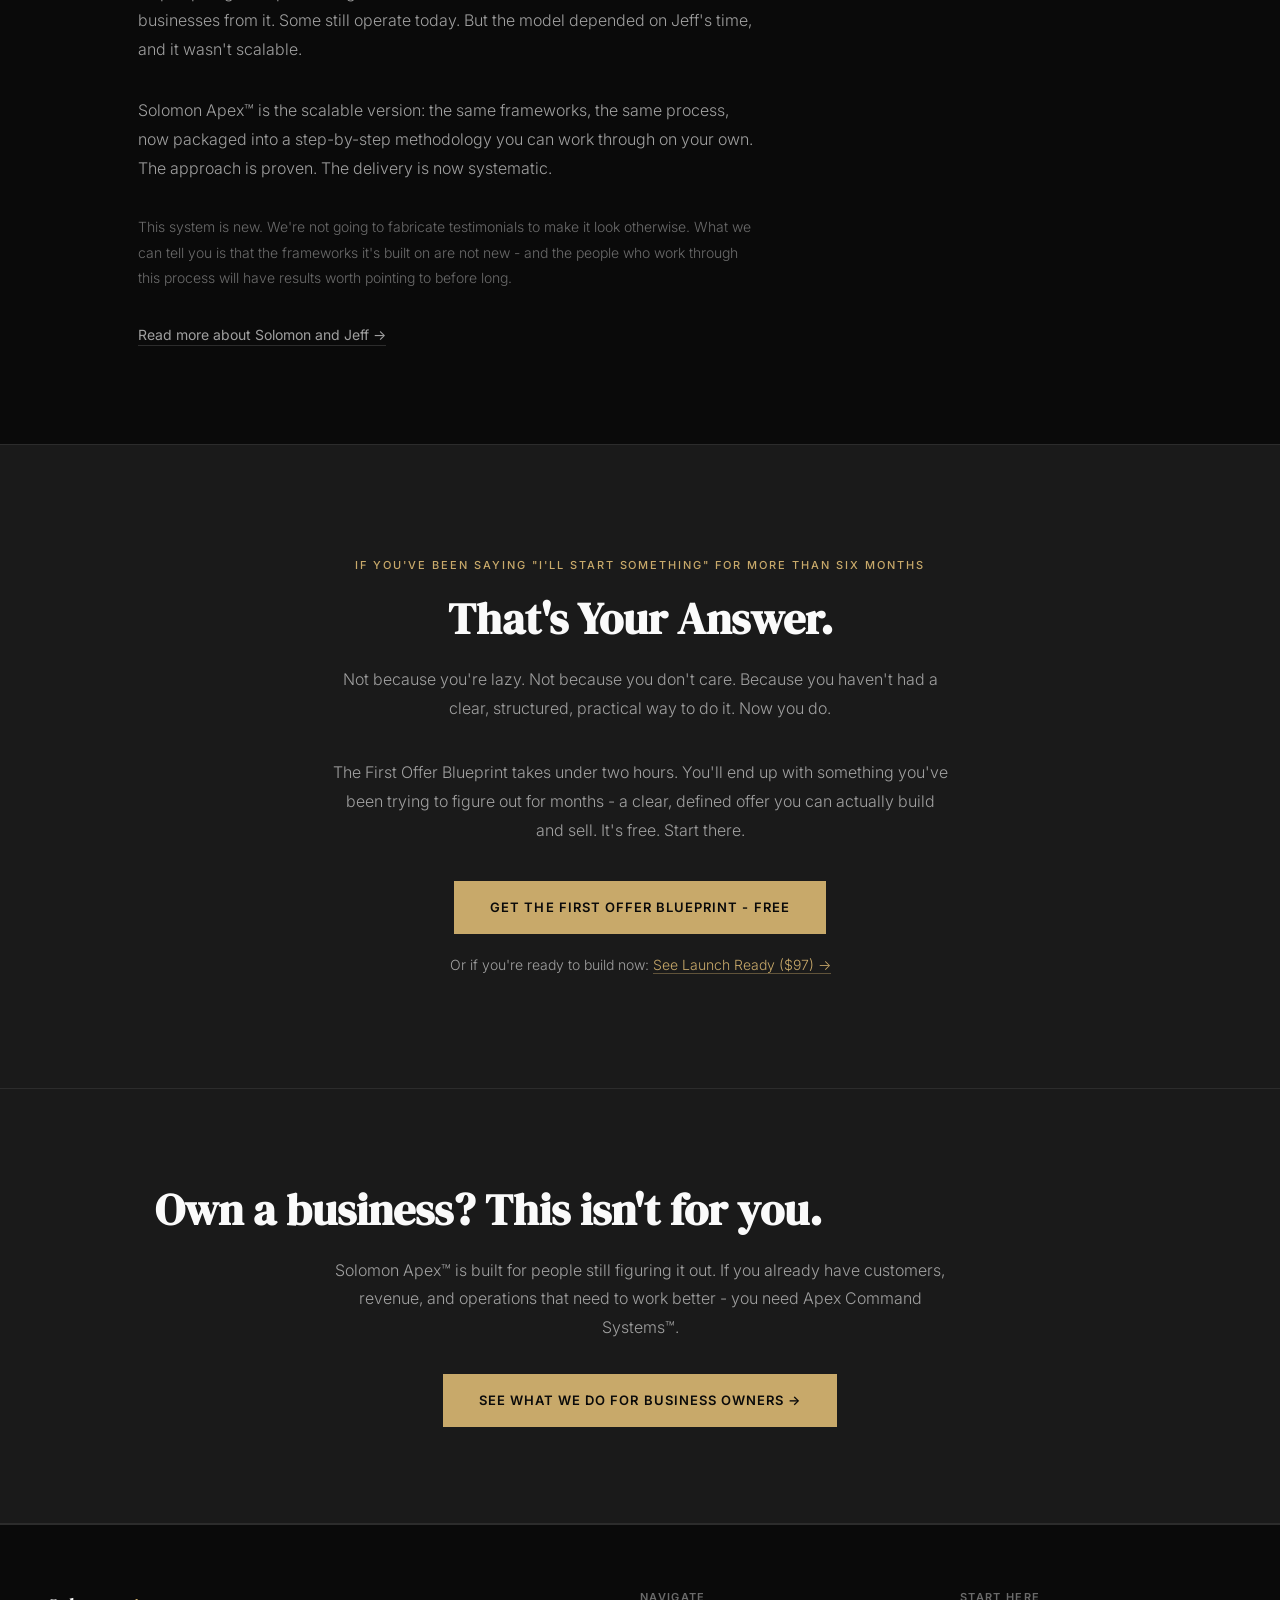
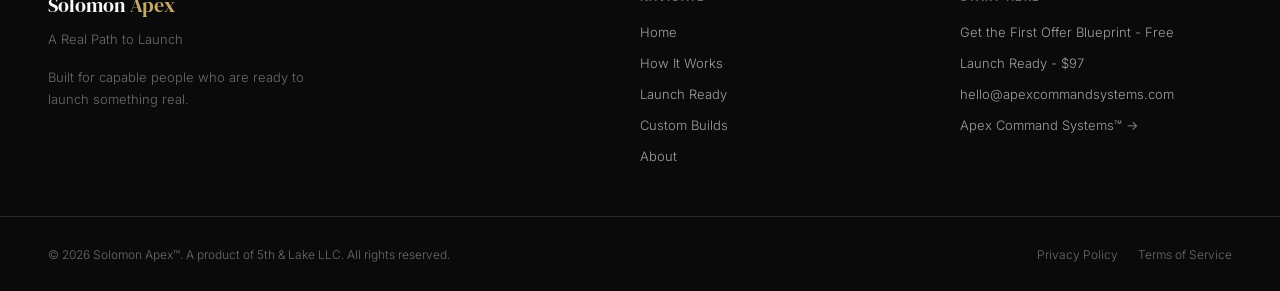
==== commit 7706184b: "Add Custom Builds nav item after Launch Ready on all pages" ====
--- a/index.html
+++ b/index.html
@@ -19,6 +19,7 @@
     <div class="nav-links">
       <a href="#how-it-works">How It Works</a>
       <a href="/launch-ready.html">Launch Ready</a>
+      <a href="/custom-tools.html">Custom Builds</a>
       <a href="/about.html">About</a>
       <a href="/blueprint.html" class="nav-cta">Get the Blueprint - Free</a>
     </div>
@@ -185,6 +186,7 @@
       <a href="/">Home</a>
       <a href="#how-it-works">How It Works</a>
       <a href="/launch-ready.html">Launch Ready</a>
+      <a href="/custom-tools.html">Custom Builds</a>
       <a href="/about.html">About</a>
     </div>
     <div class="footer-col">
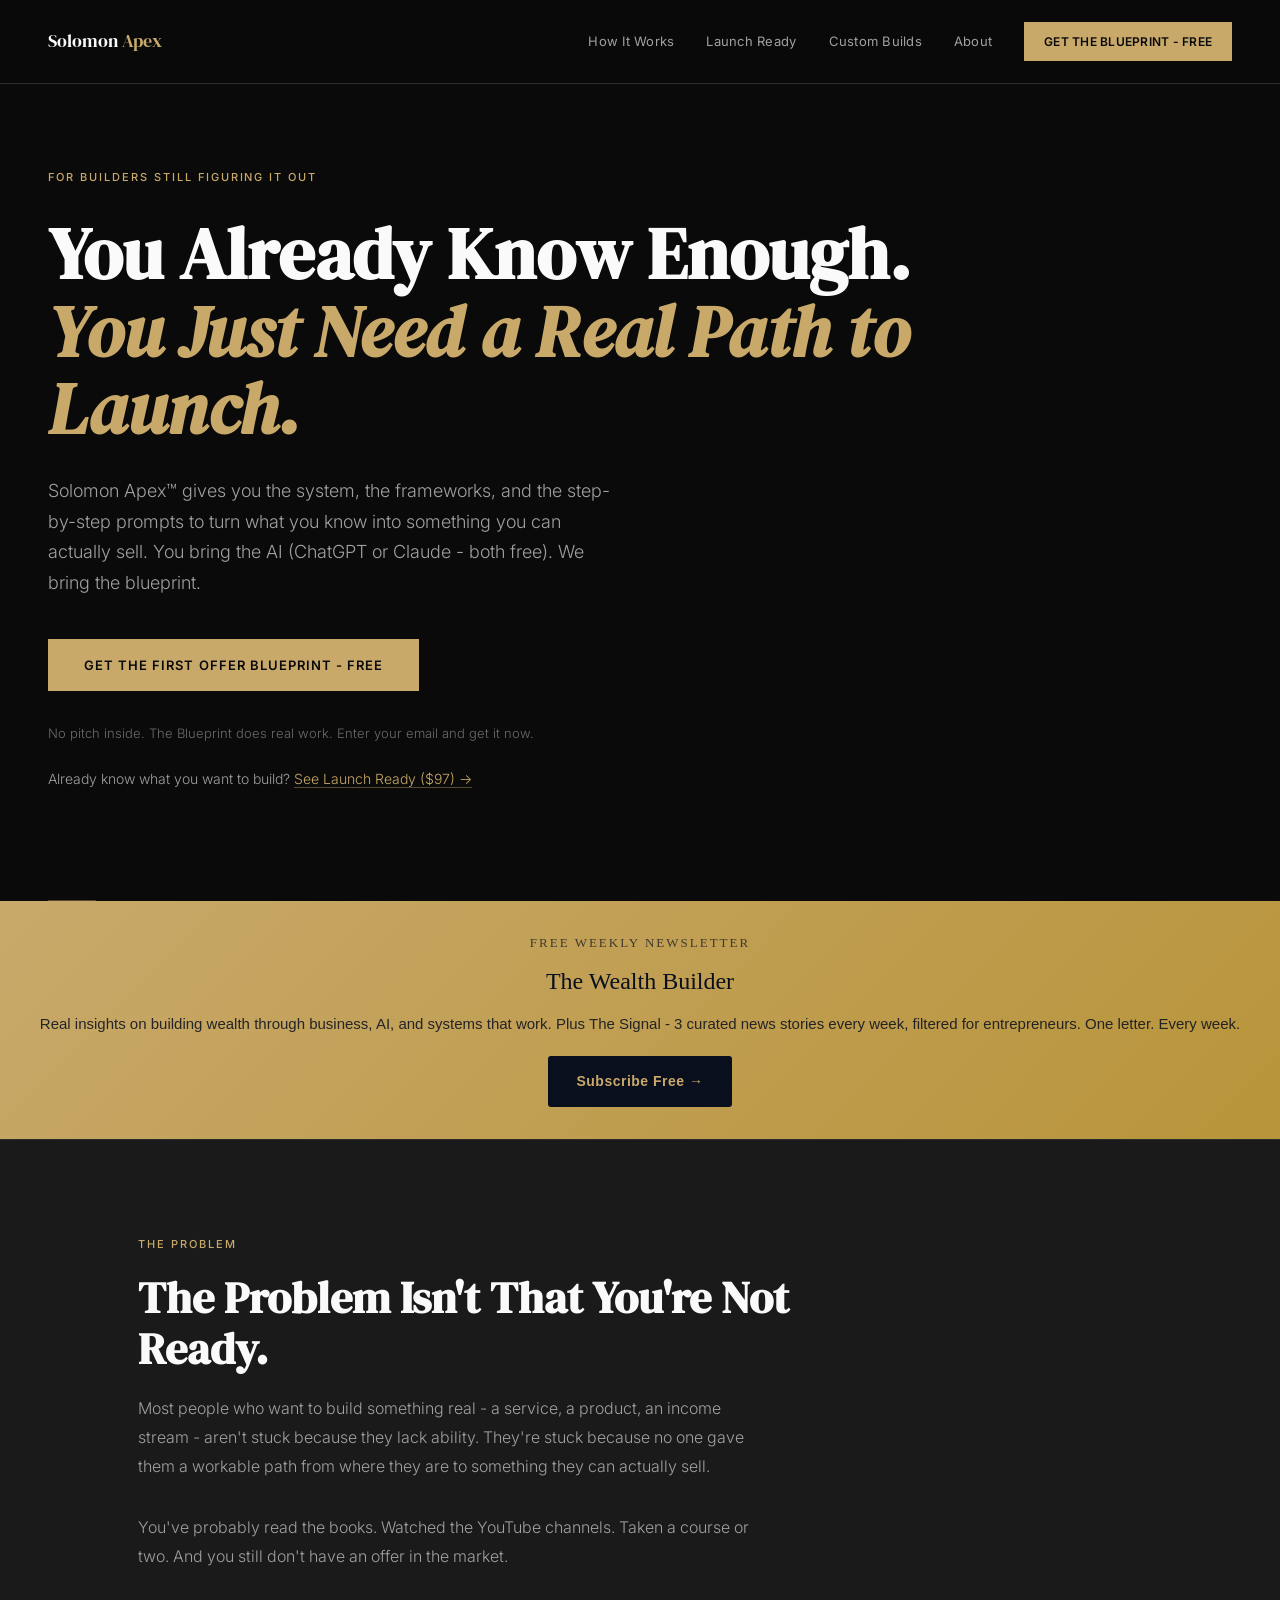
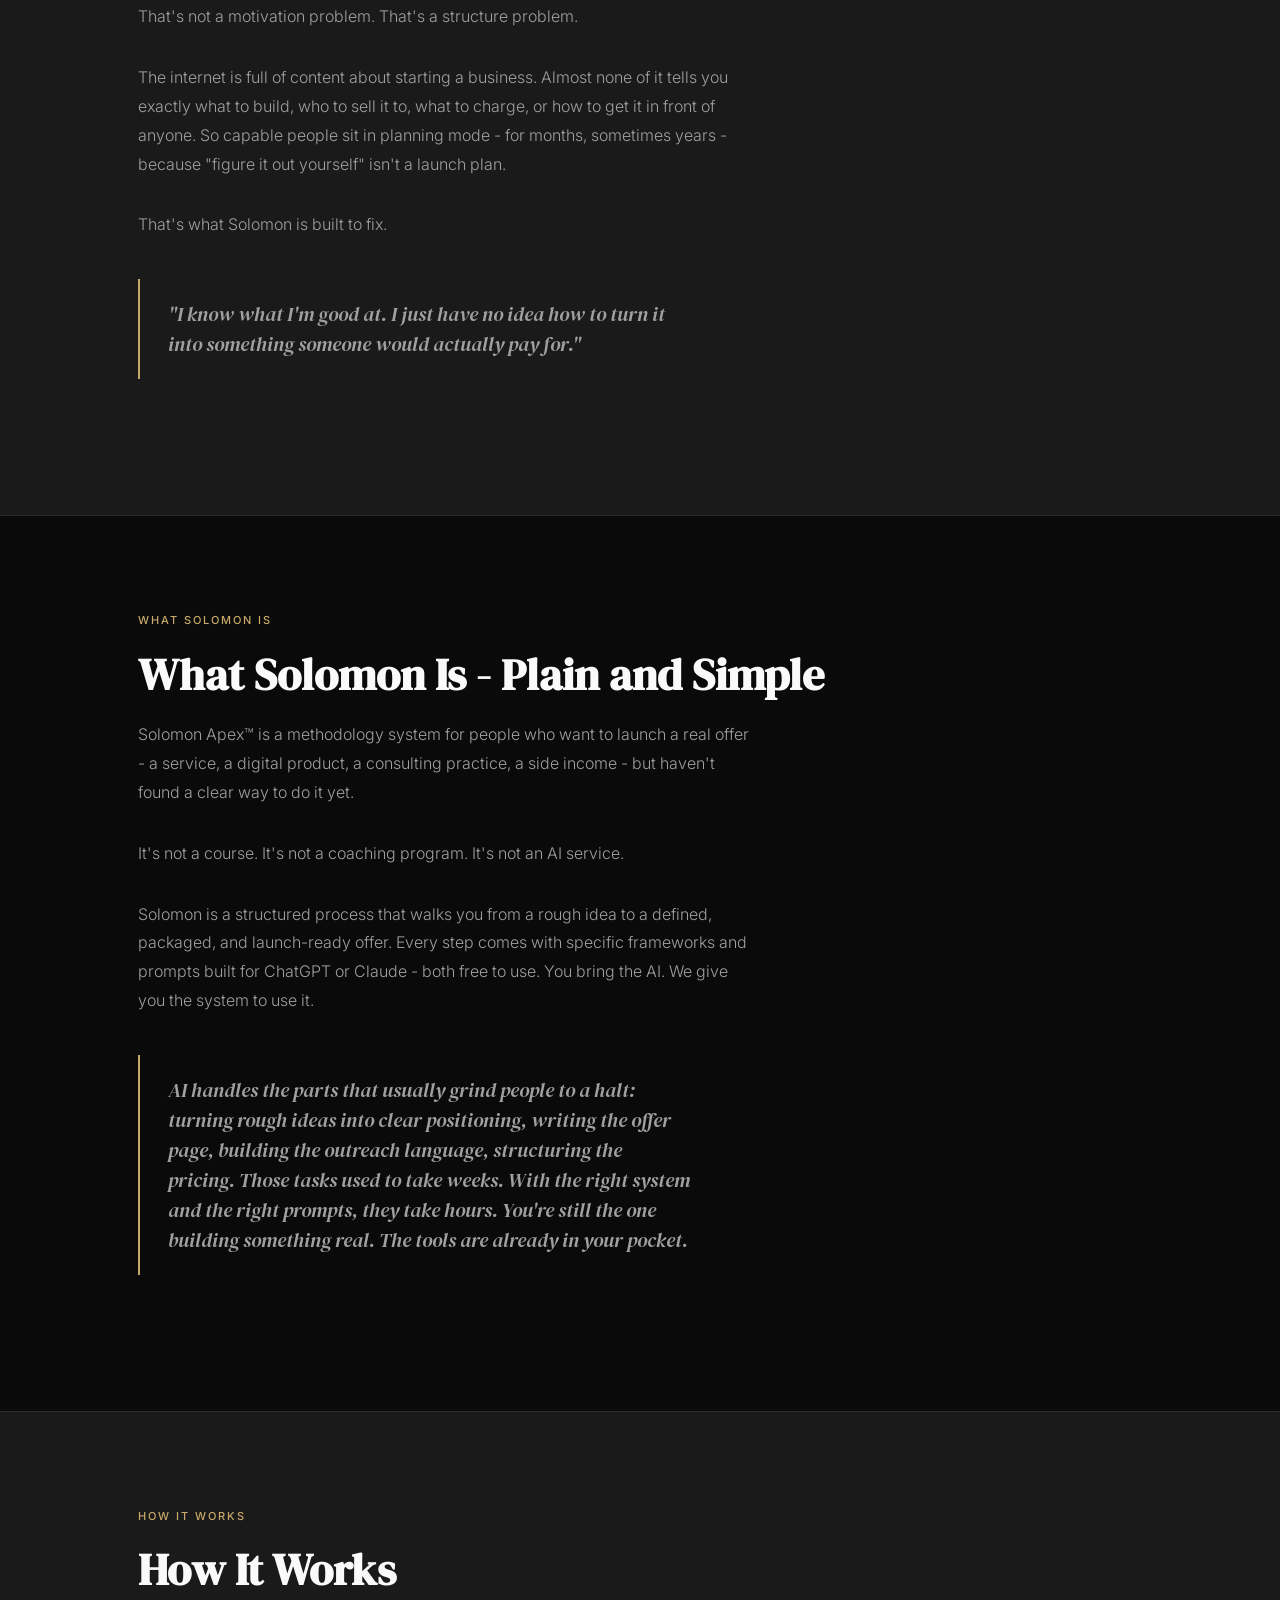
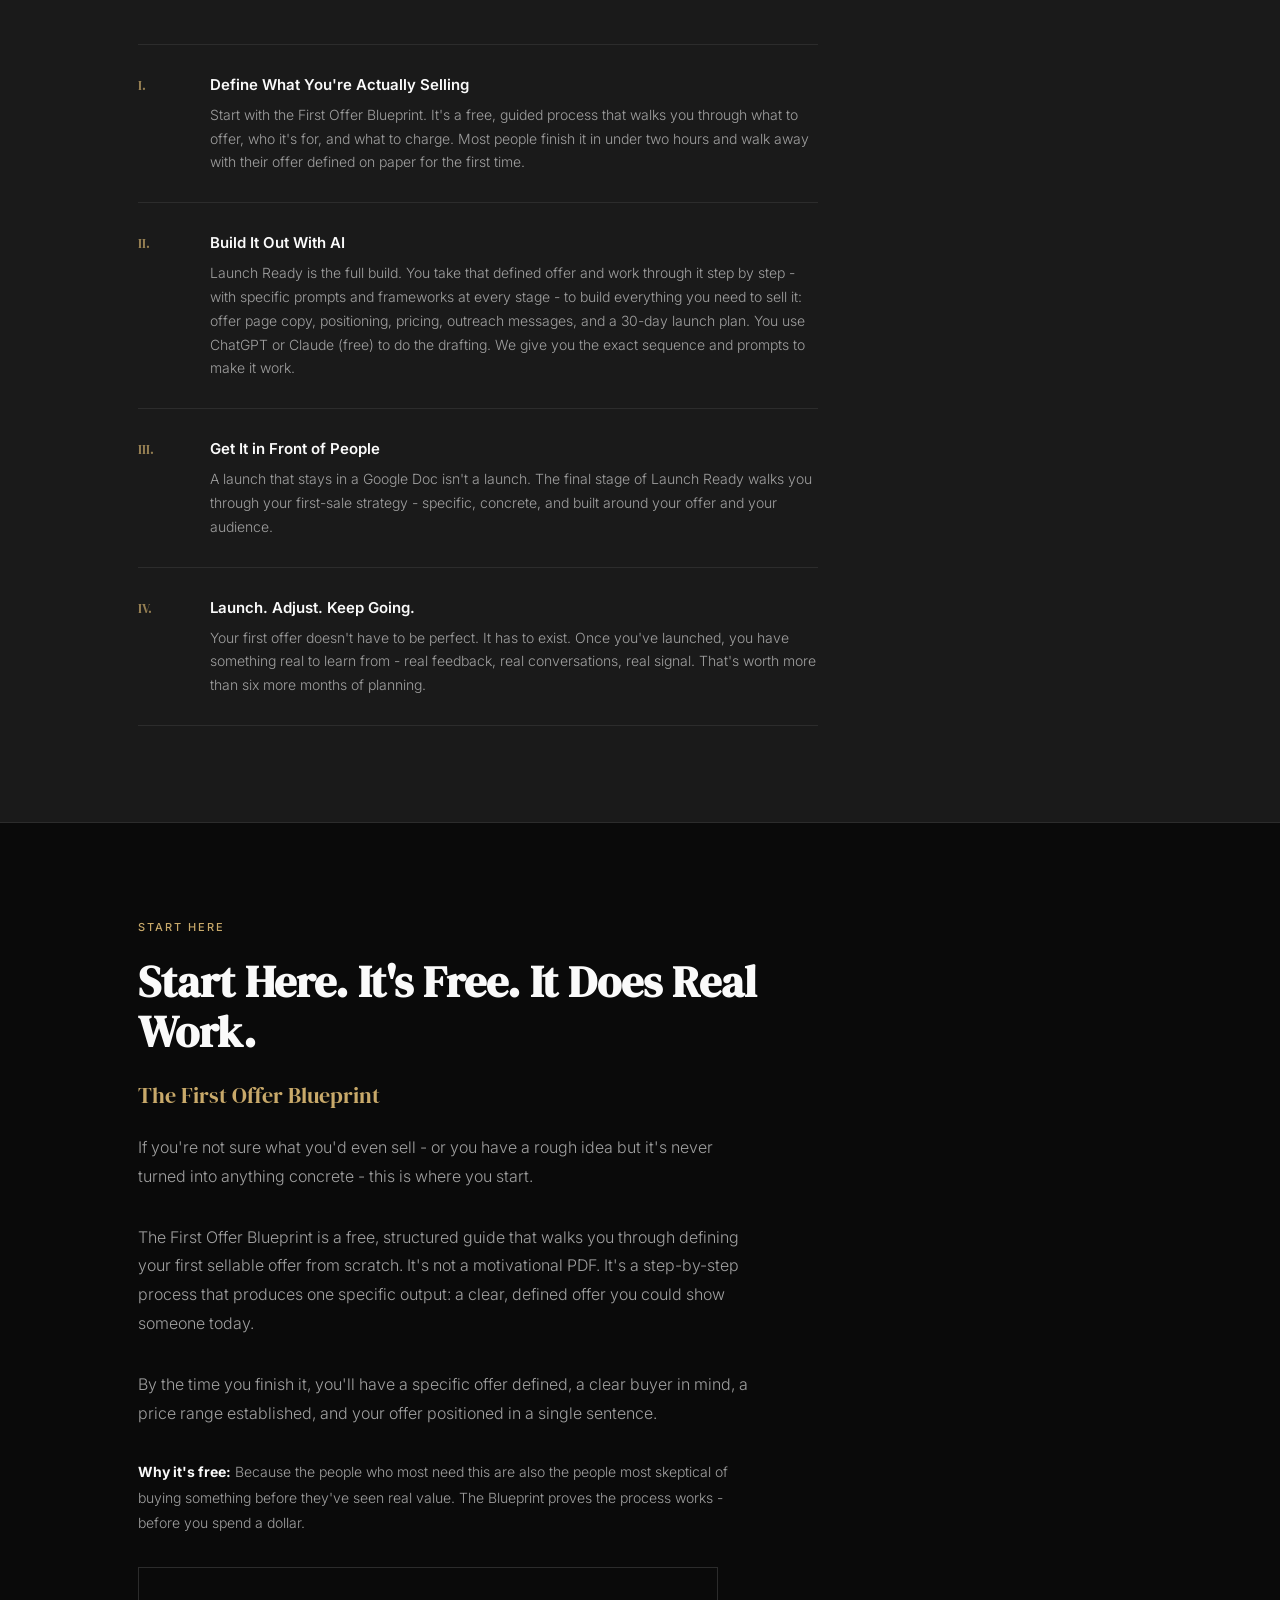
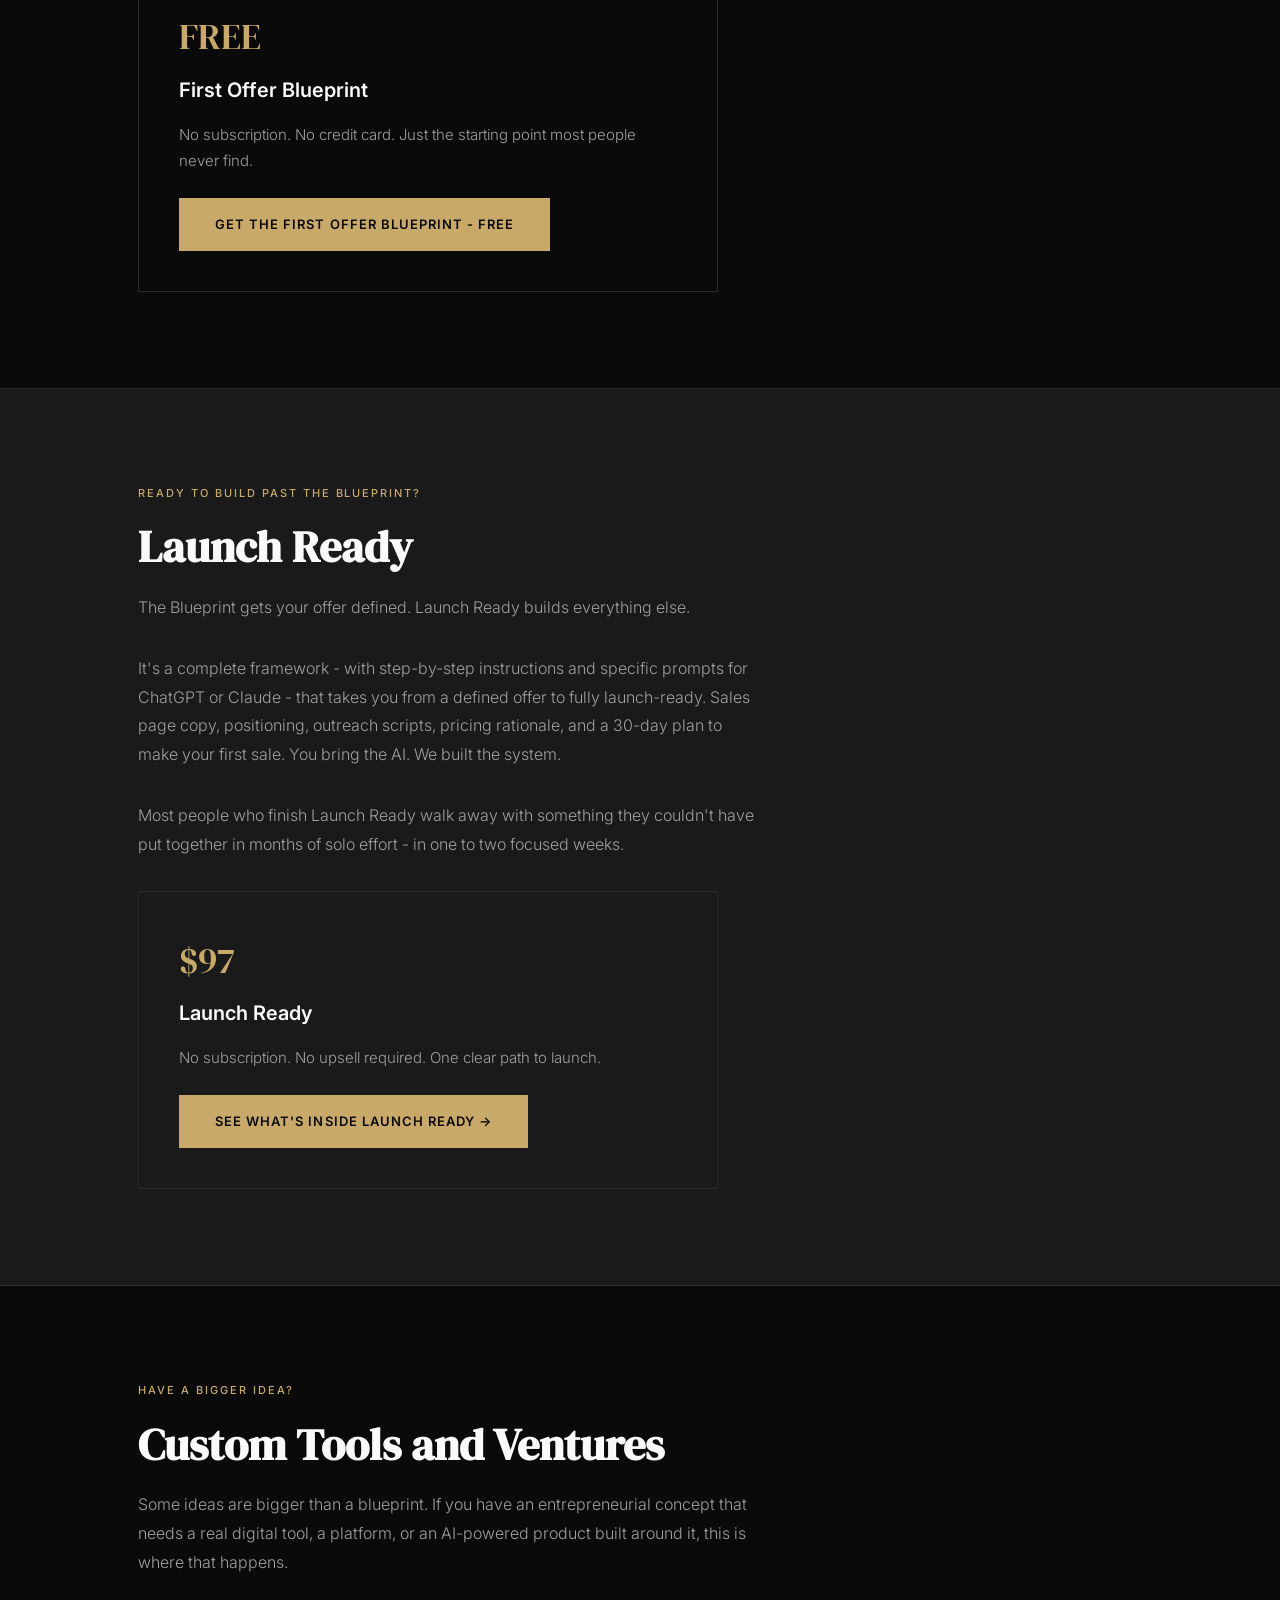
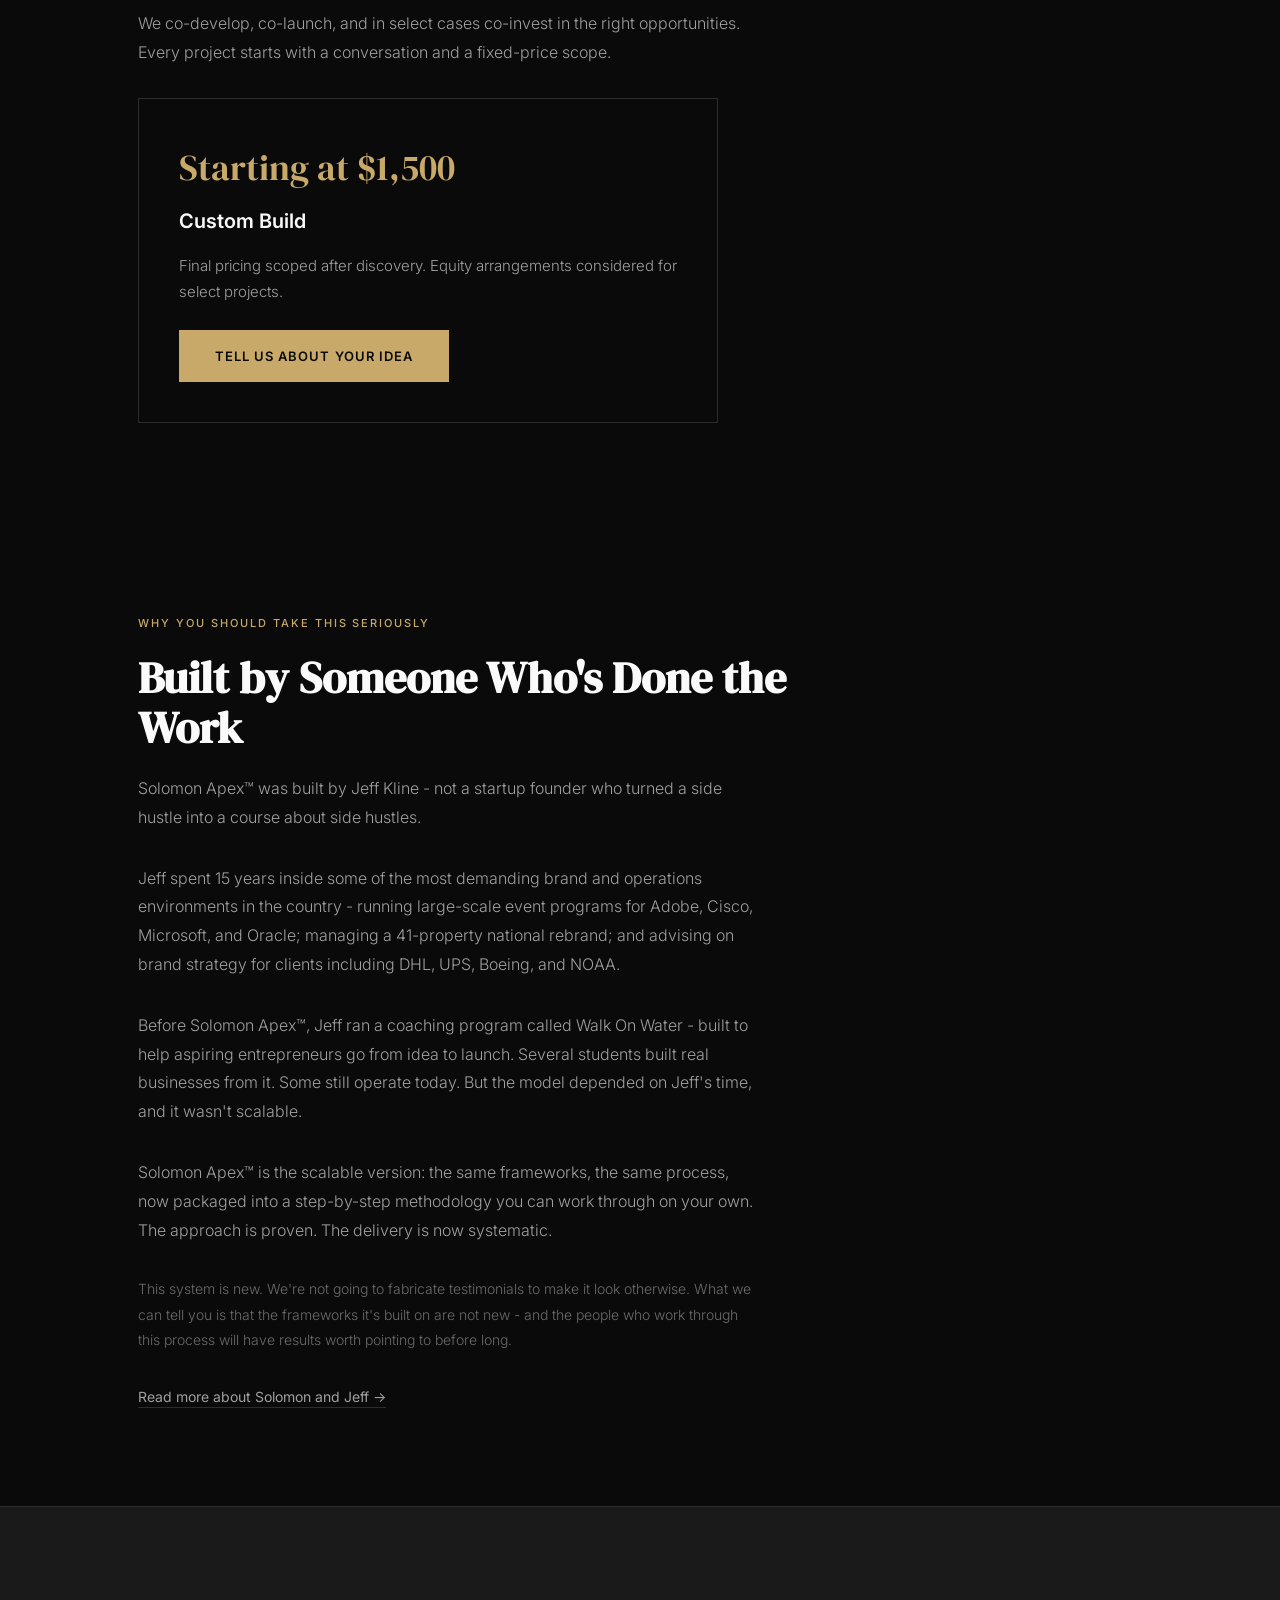
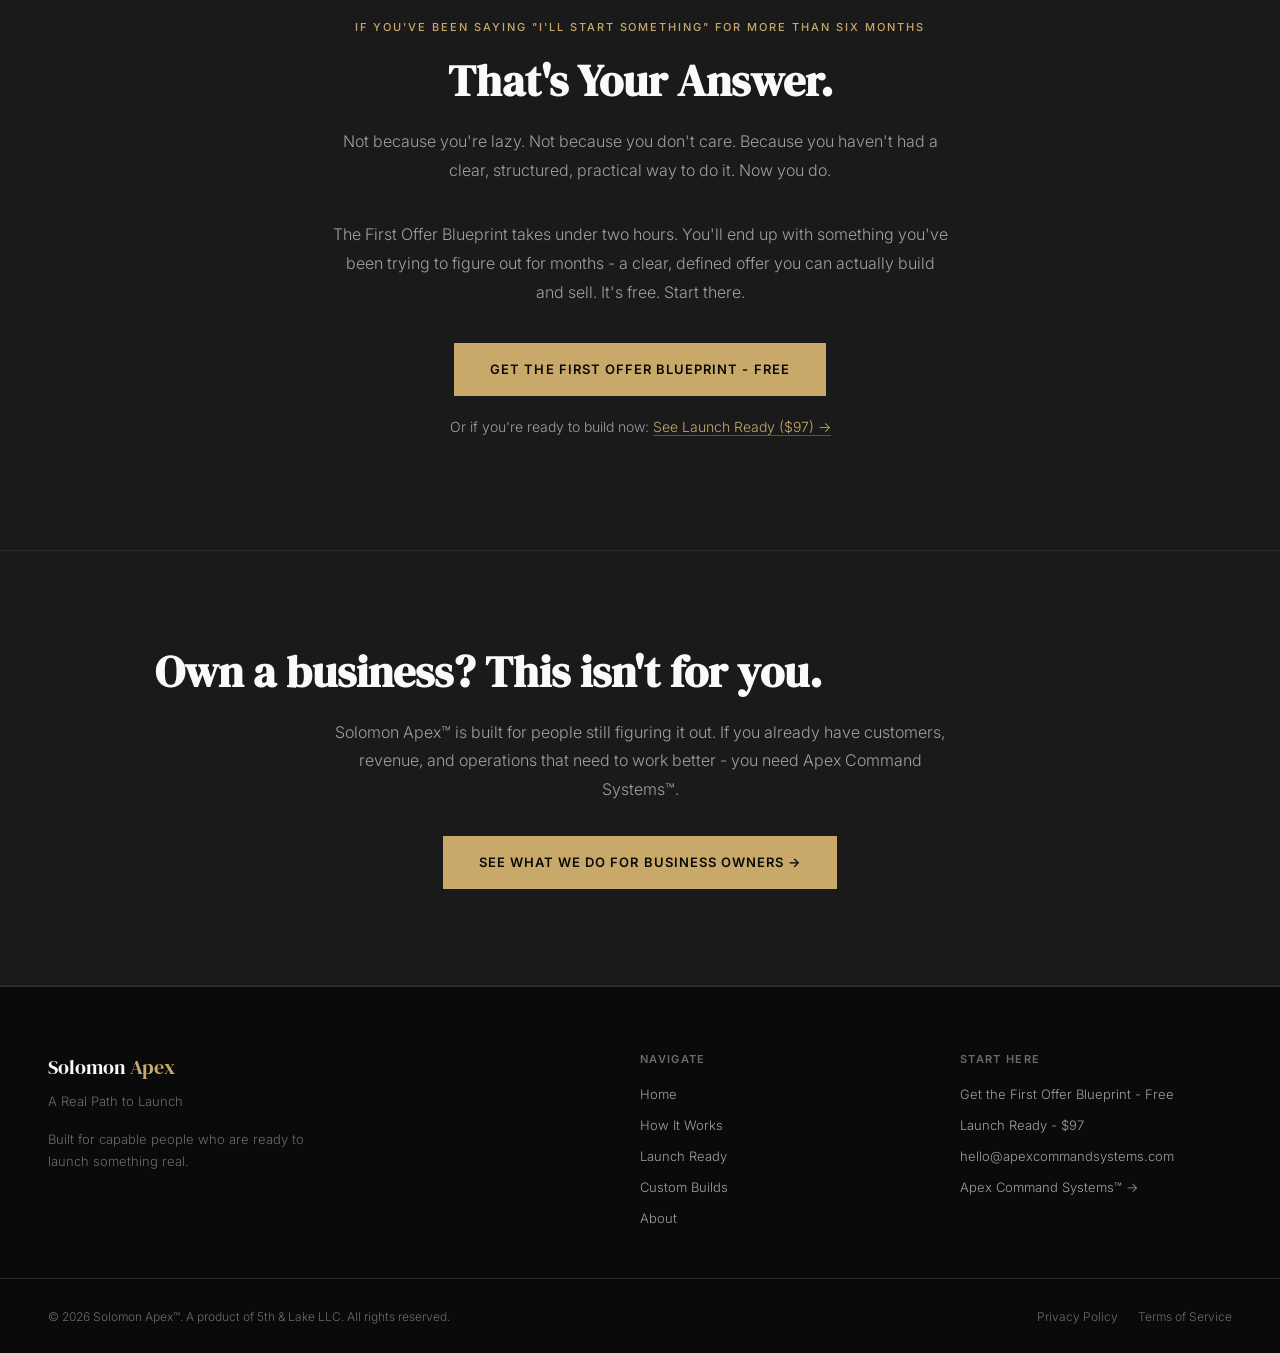
==== commit c77c5a28: "Add FREE offer card for Blueprint + Custom Tools section on homepage" ====
--- a/index.html
+++ b/index.html
@@ -122,8 +122,12 @@
     <p class="section-body">The First Offer Blueprint is a free, structured guide that walks you through defining your first sellable offer from scratch. It's not a motivational PDF. It's a step-by-step process that produces one specific output: a clear, defined offer you could show someone today.</p>
     <p class="section-body">By the time you finish it, you'll have a specific offer defined, a clear buyer in mind, a price range established, and your offer positioned in a single sentence.</p>
     <p class="section-body" style="font-size: 14px;"><strong style="color: var(--white);">Why it's free:</strong> Because the people who most need this are also the people most skeptical of buying something before they've seen real value. The Blueprint proves the process works - before you spend a dollar.</p>
-    <a href="/blueprint.html" class="btn-primary" style="margin-top: 8px;">Get the First Offer Blueprint - Free</a>
-    <p class="form-note" style="margin-top: 16px;">Enter your email. We'll send it immediately.</p>
+    <div class="offer-card" style="margin-top: 24px;">
+      <div class="offer-price" style="color: var(--accent);">FREE</div>
+      <div class="offer-title">First Offer Blueprint</div>
+      <div class="offer-desc">No subscription. No credit card. Just the starting point most people never find.</div>
+      <a href="/blueprint.html" class="btn-primary">Get the First Offer Blueprint - Free</a>
+    </div>
   </div>
 
   <!-- LAUNCH READY PREVIEW -->
@@ -143,6 +147,20 @@
     </div>
   </div>
 
+  <!-- CUSTOM TOOLS -->
+  <div class="section">
+    <span class="section-label">Have a Bigger Idea?</span>
+    <h2 class="section-heading">Custom Tools and Ventures</h2>
+    <p class="section-body">Some ideas are bigger than a blueprint. If you have an entrepreneurial concept that needs a real digital tool, a platform, or an AI-powered product built around it, this is where that happens.</p>
+    <p class="section-body">We co-develop, co-launch, and in select cases co-invest in the right opportunities. Every project starts with a conversation and a fixed-price scope.</p>
+    <div class="offer-card">
+      <div class="offer-price">Starting at $1,500</div>
+      <div class="offer-title">Custom Build</div>
+      <div class="offer-desc">Final pricing scoped after discovery. Equity arrangements considered for select projects.</div>
+      <a href="/custom-tools.html" class="btn-primary">Tell Us About Your Idea</a>
+    </div>
+  </div>
+
   <!-- CREDIBILITY -->
   <div class="section">
     <span class="section-label">Why You Should Take This Seriously</span>
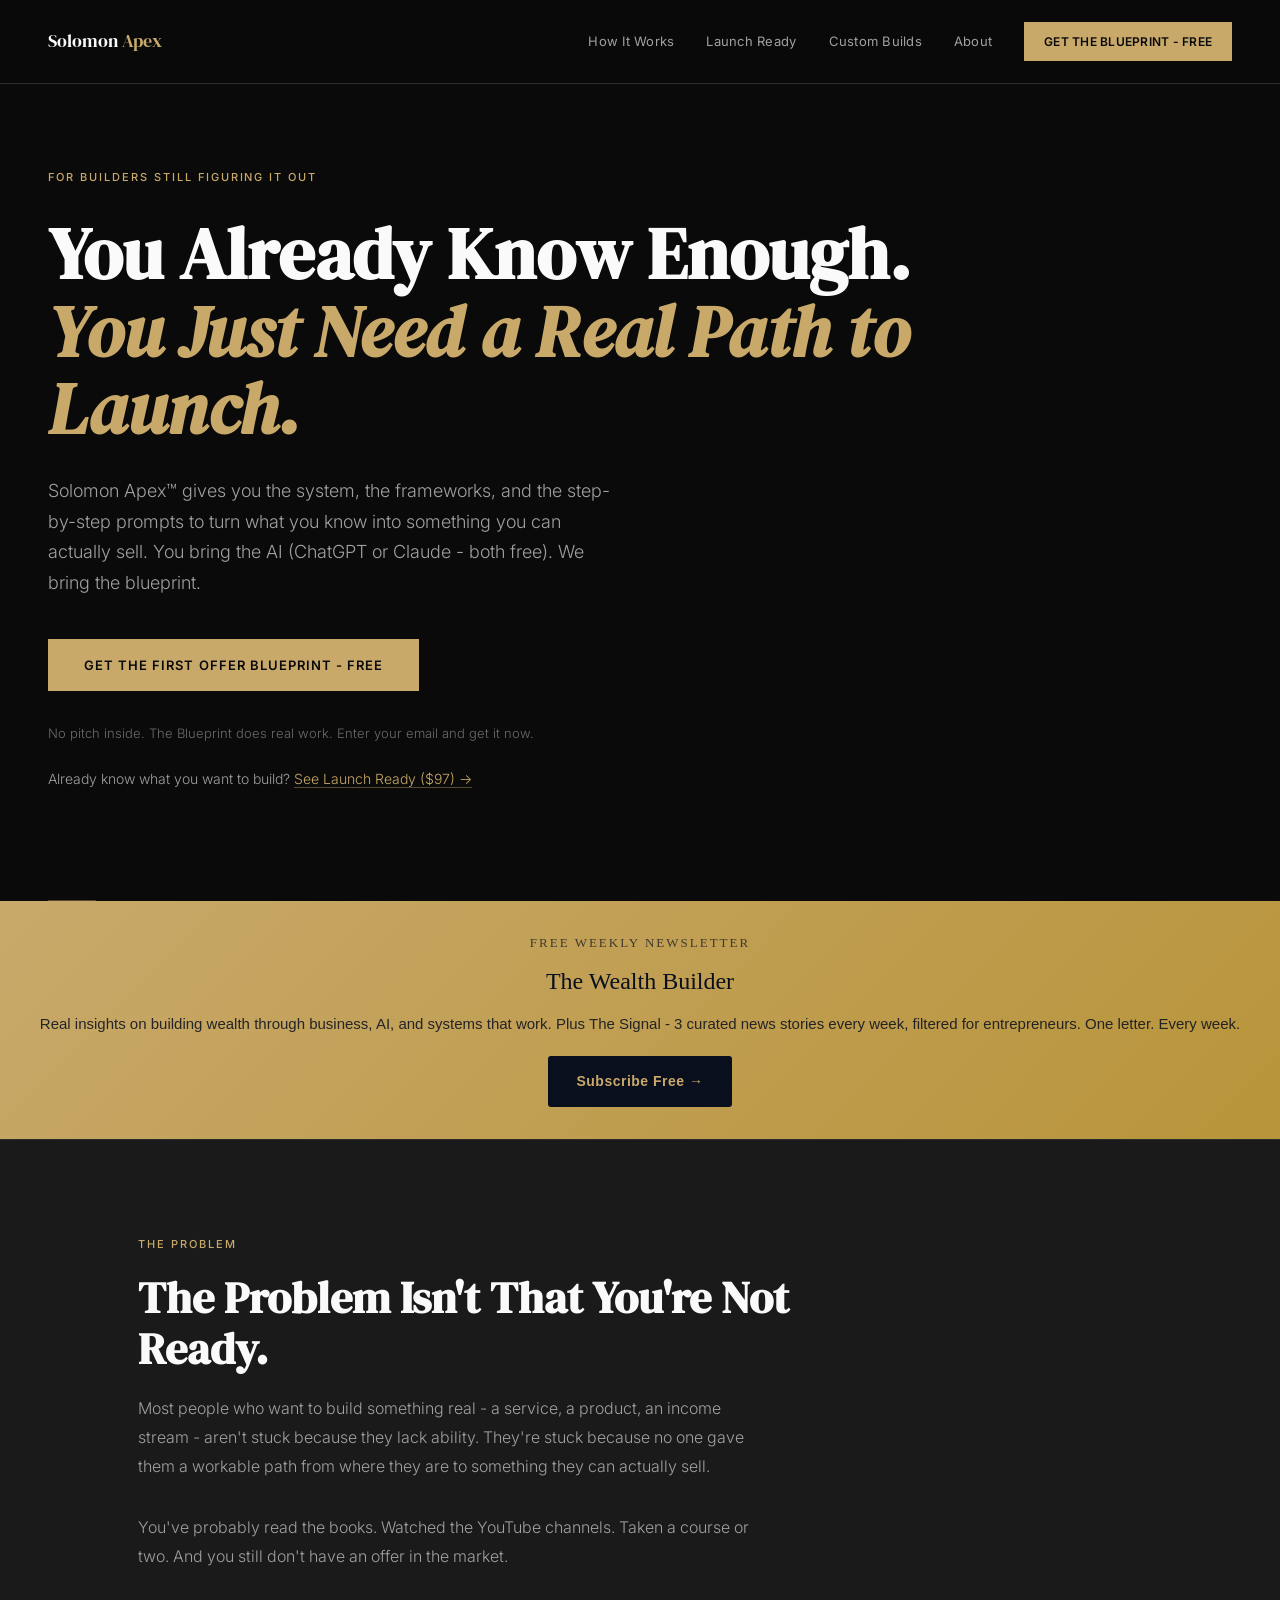
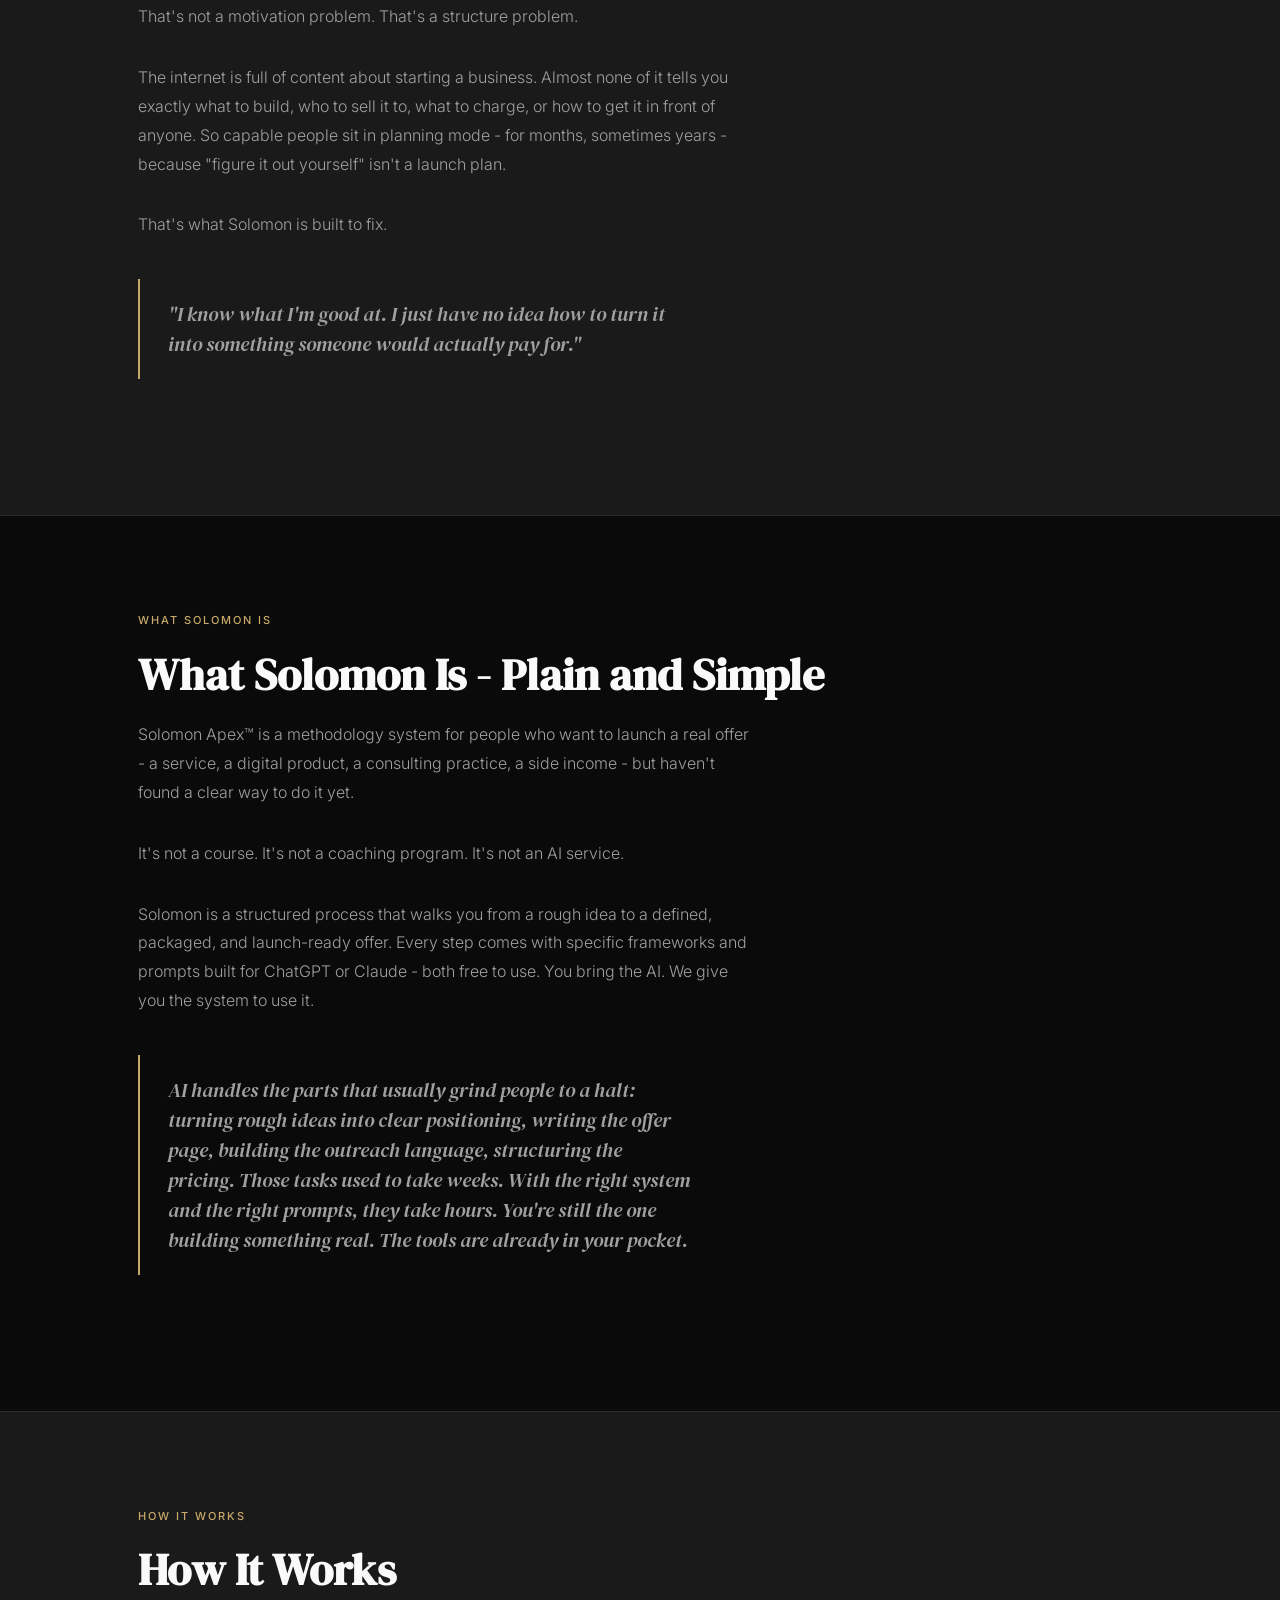
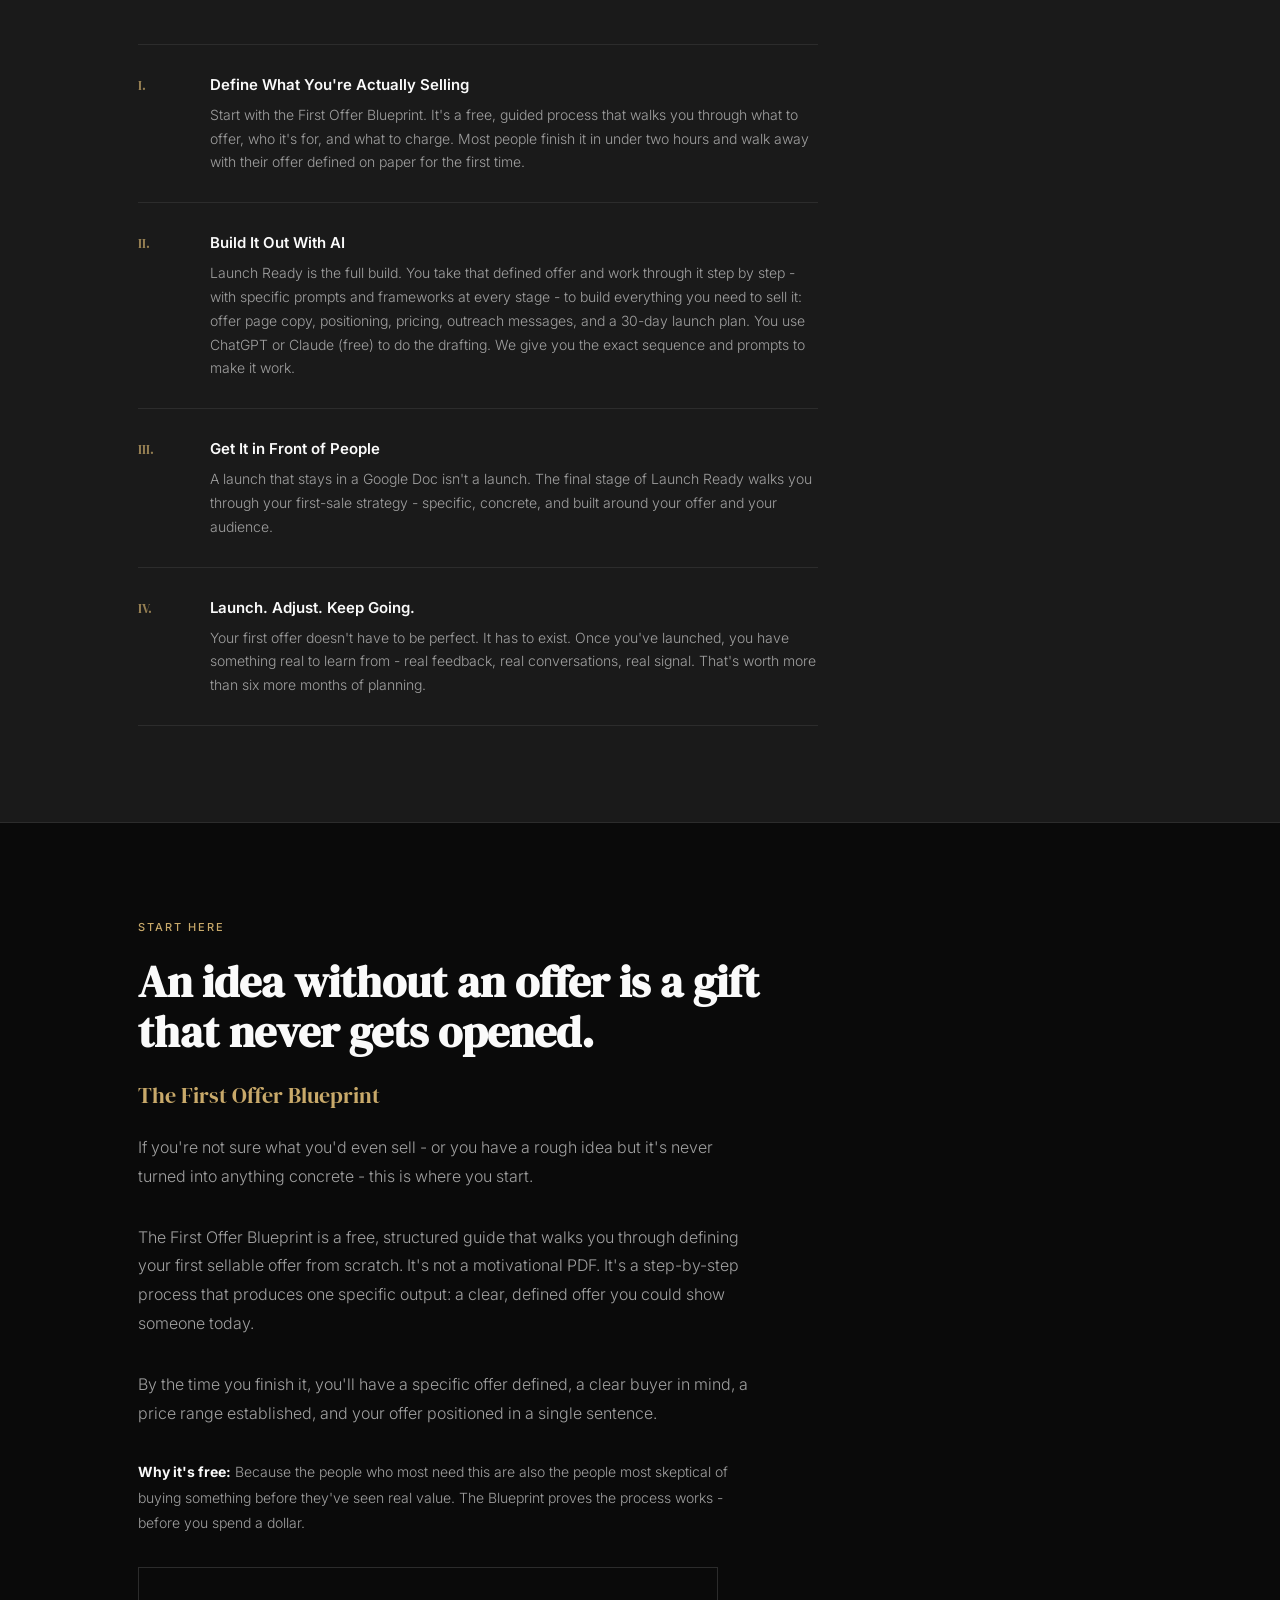
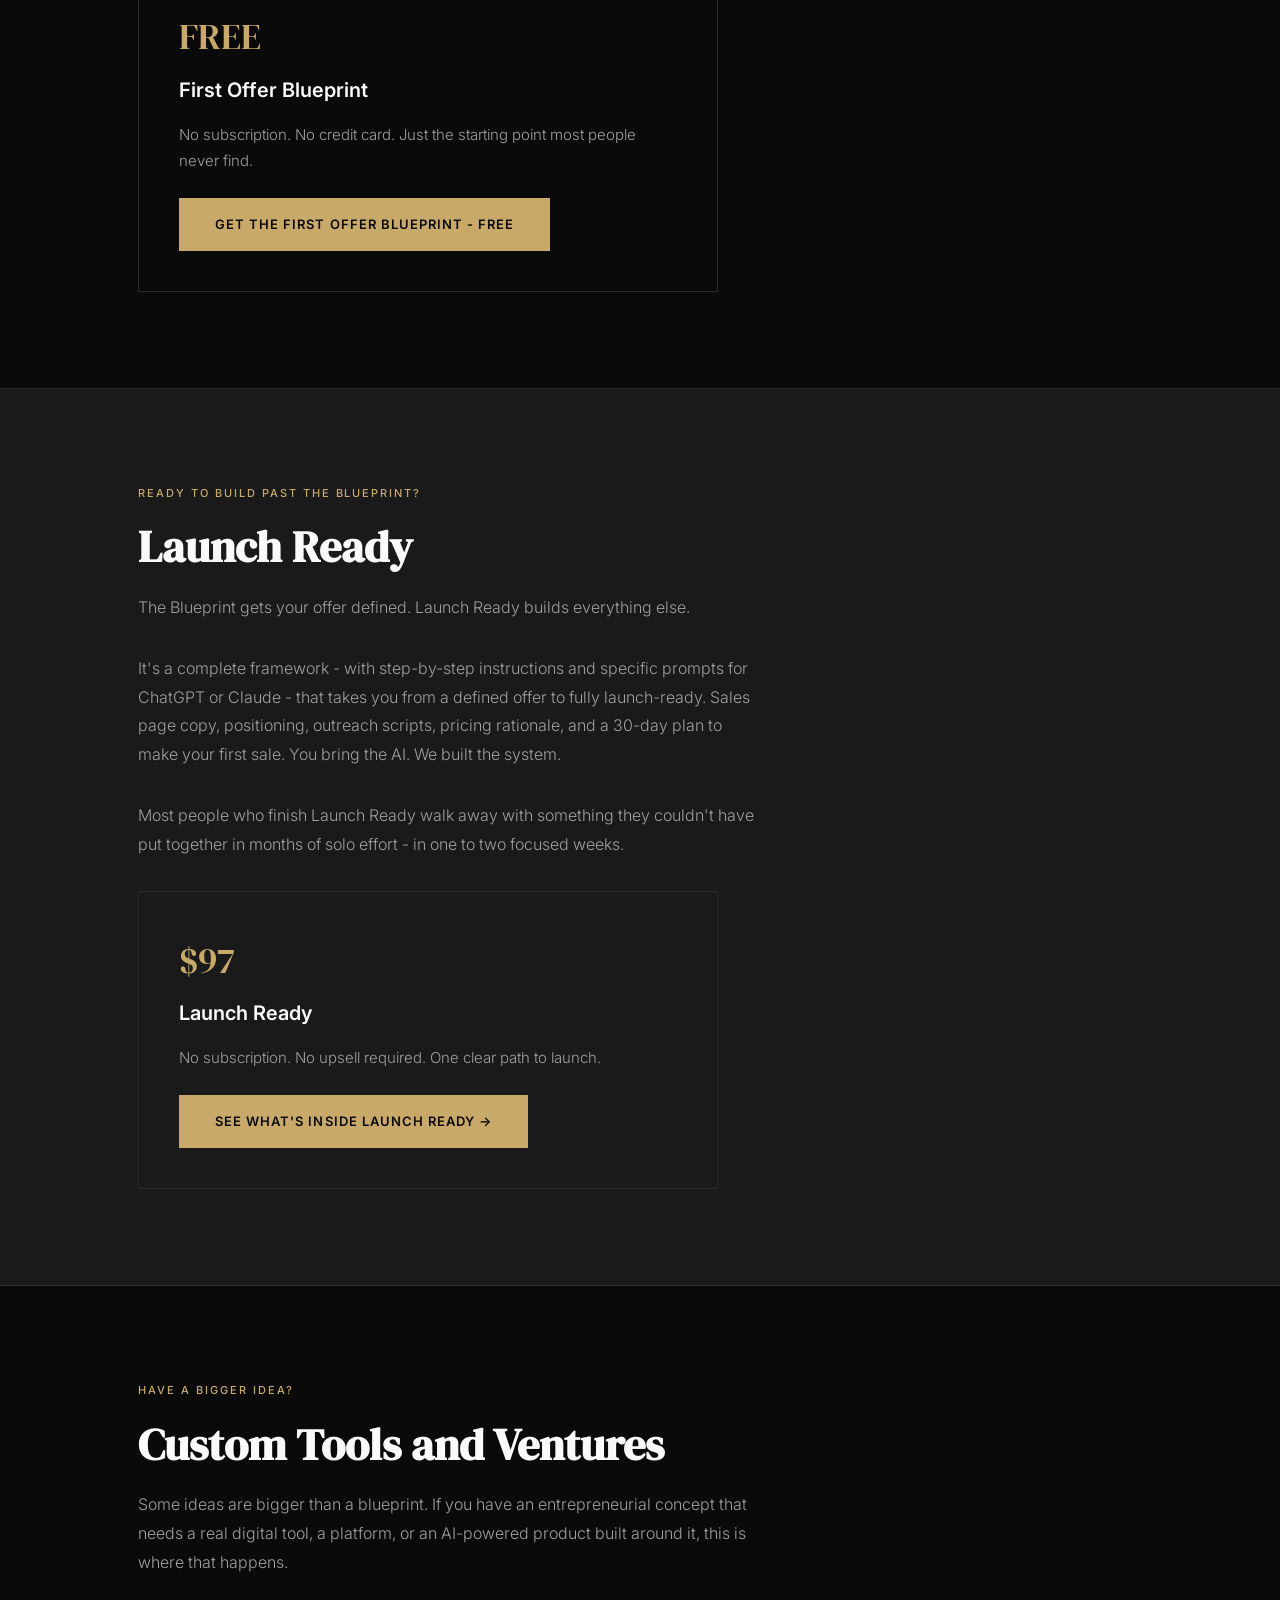
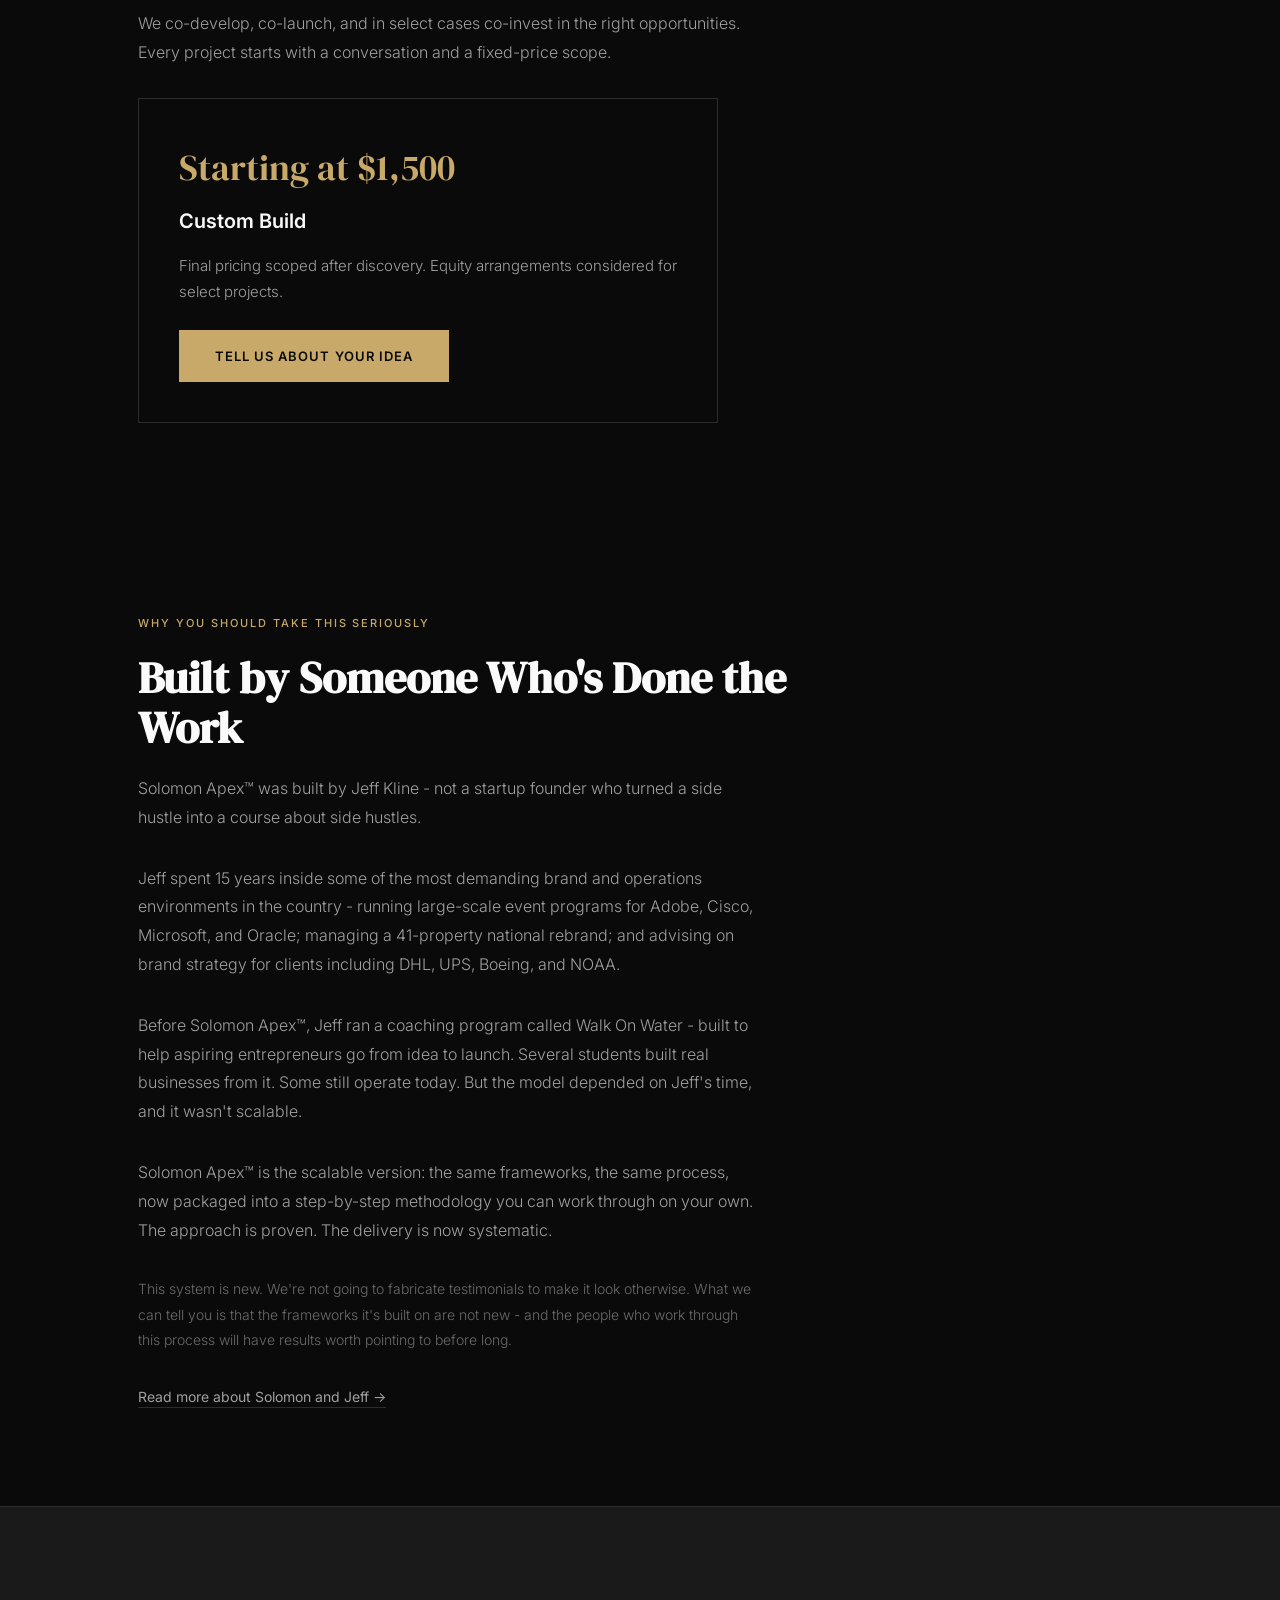
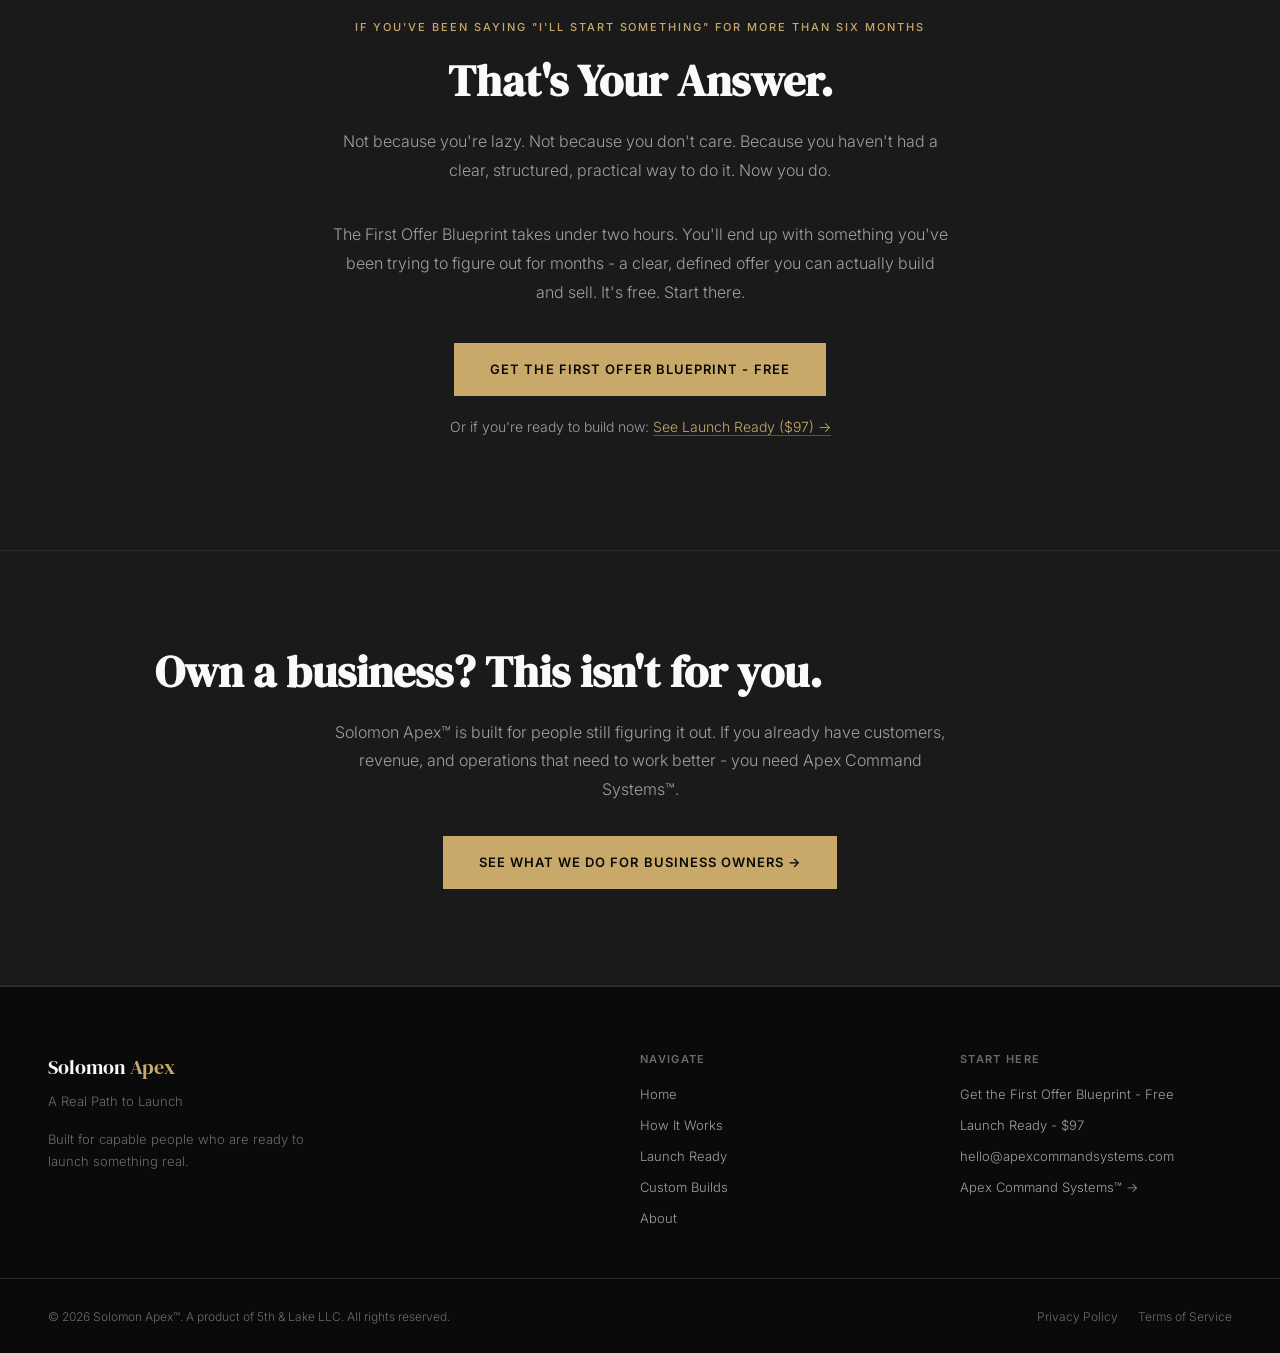
==== commit 4117d954: "Update blueprint headline and homepage section hook with new copy" ====
--- a/index.html
+++ b/index.html
@@ -116,7 +116,7 @@
   <!-- BLUEPRINT SECTION -->
   <div class="section" id="blueprint">
     <span class="section-label">Start Here</span>
-    <h2 class="section-heading">Start Here. It's Free. It Does Real Work.</h2>
+    <h2 class="section-heading">An idea without an offer is a gift that never gets opened.</h2>
     <h3 style="font-family: var(--serif); font-size: 22px; color: var(--accent); margin-bottom: 20px; font-weight: 400;">The First Offer Blueprint</h3>
     <p class="section-body">If you're not sure what you'd even sell - or you have a rough idea but it's never turned into anything concrete - this is where you start.</p>
     <p class="section-body">The First Offer Blueprint is a free, structured guide that walks you through defining your first sellable offer from scratch. It's not a motivational PDF. It's a step-by-step process that produces one specific output: a clear, defined offer you could show someone today.</p>
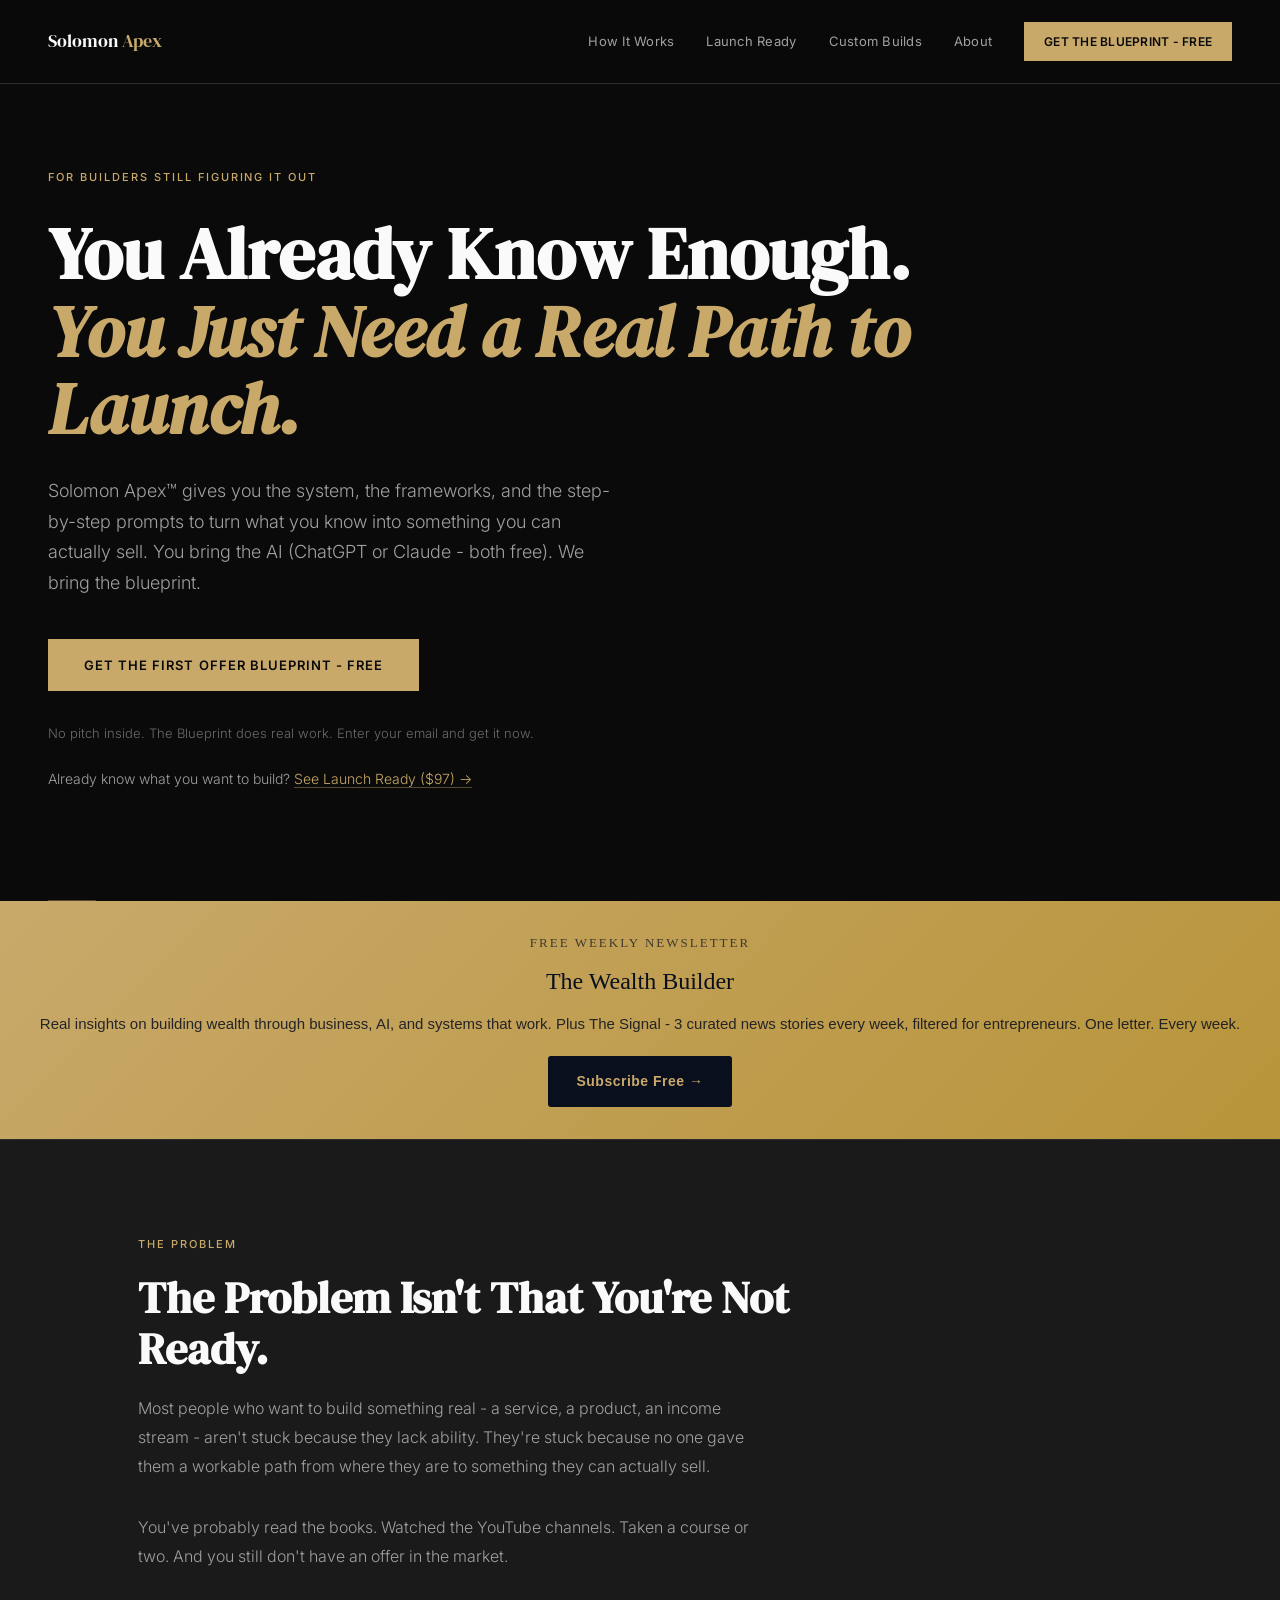
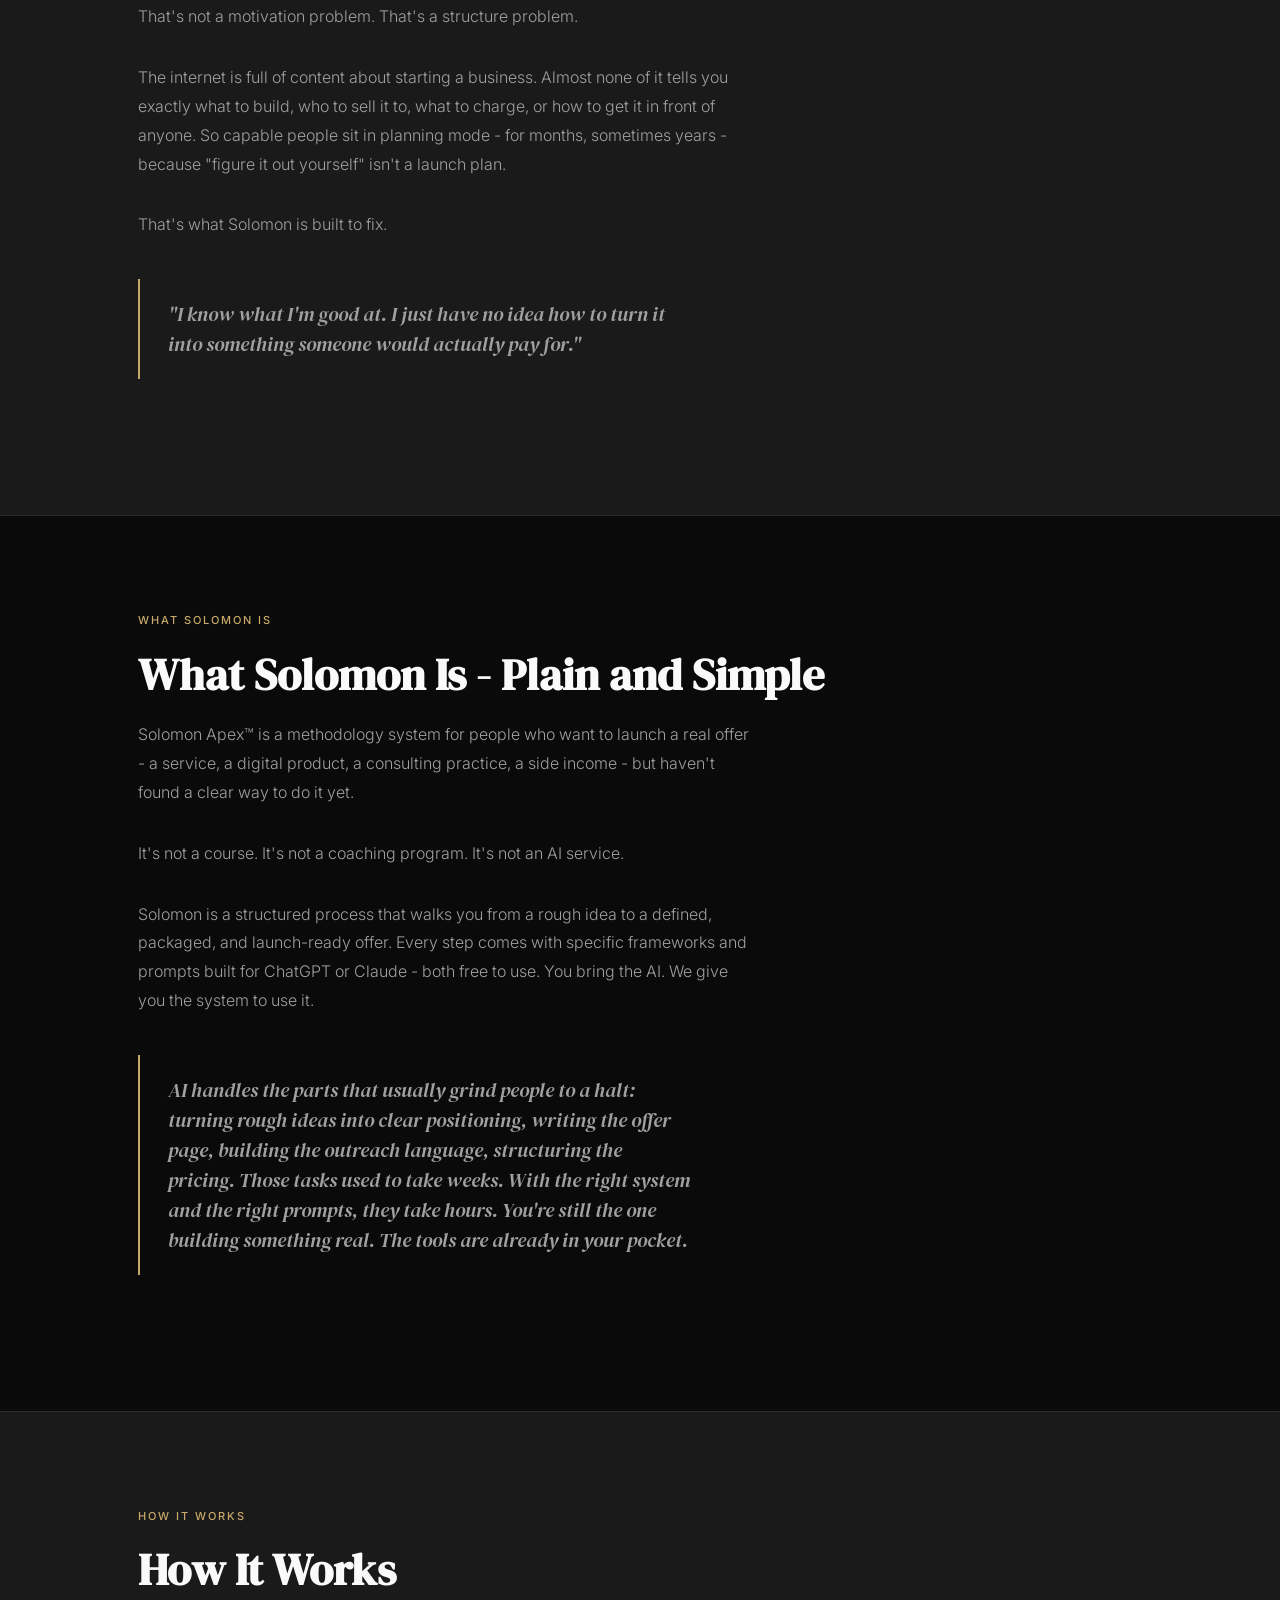
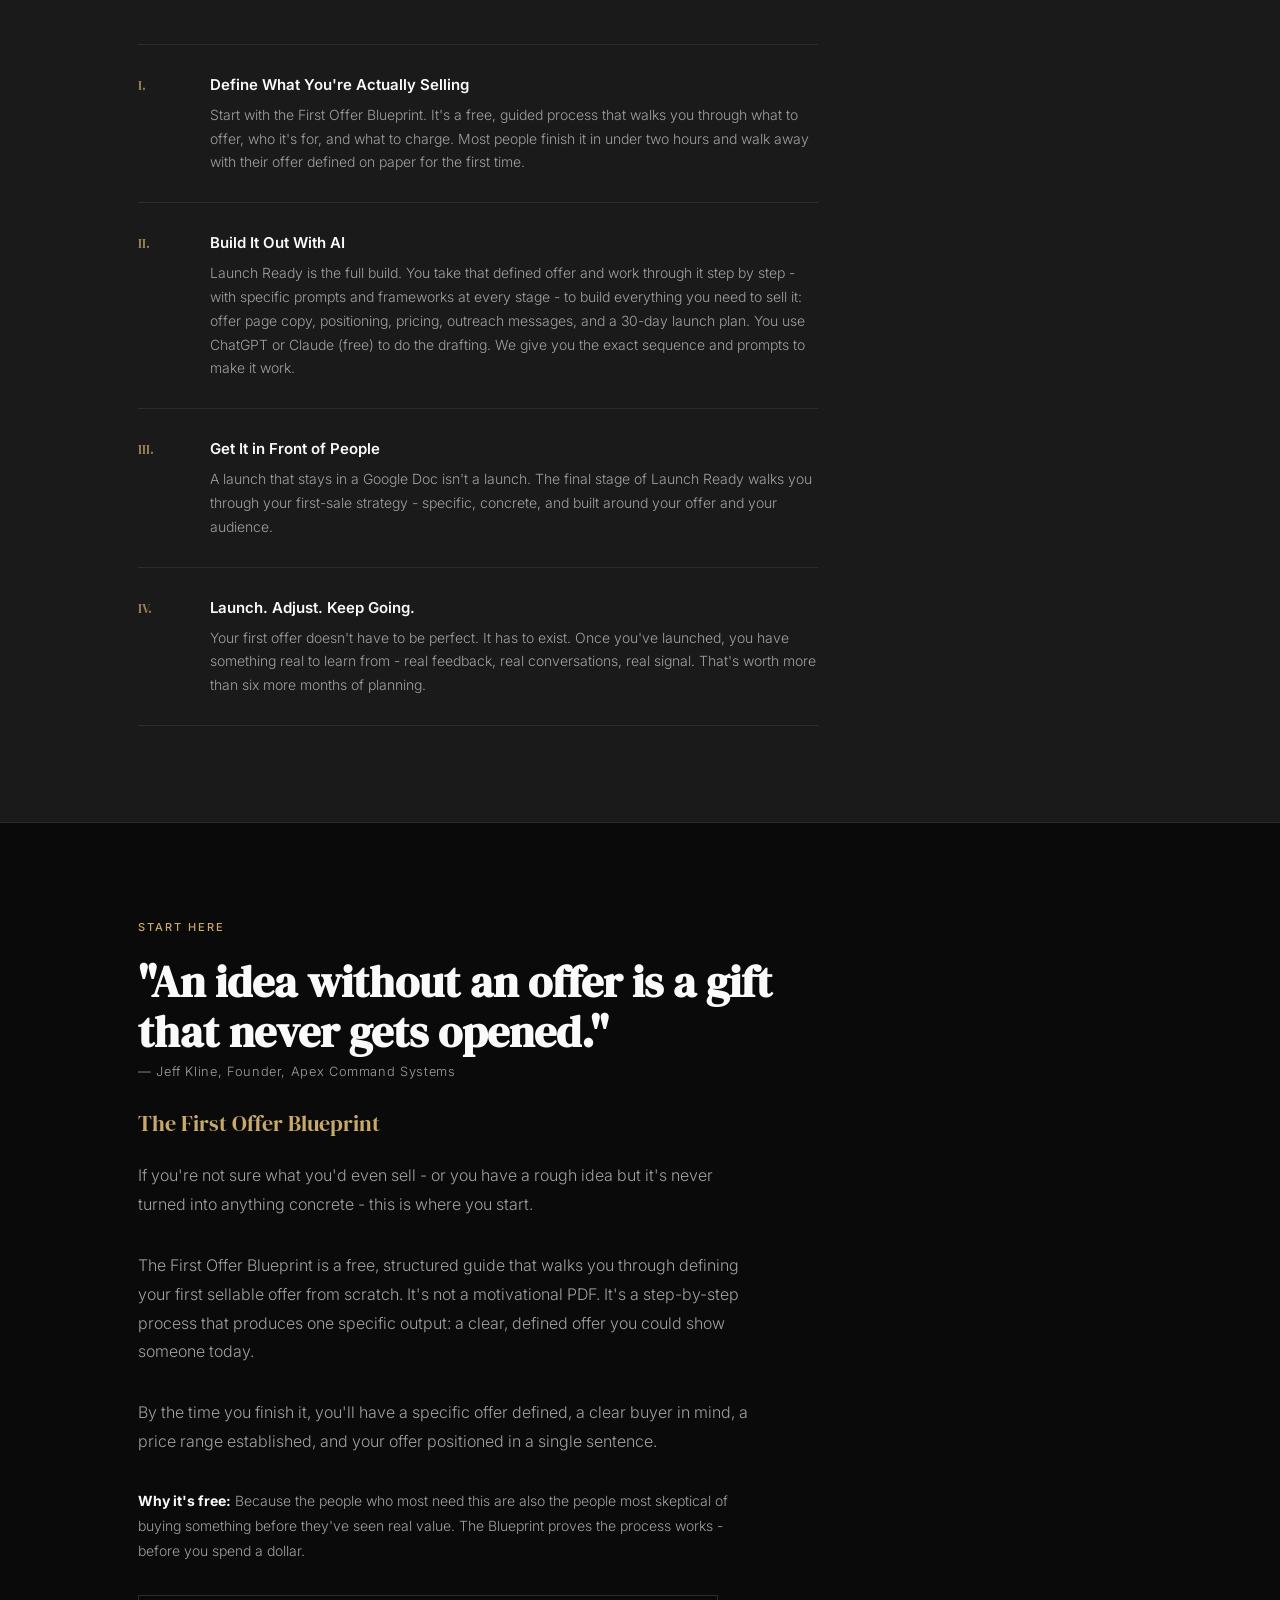
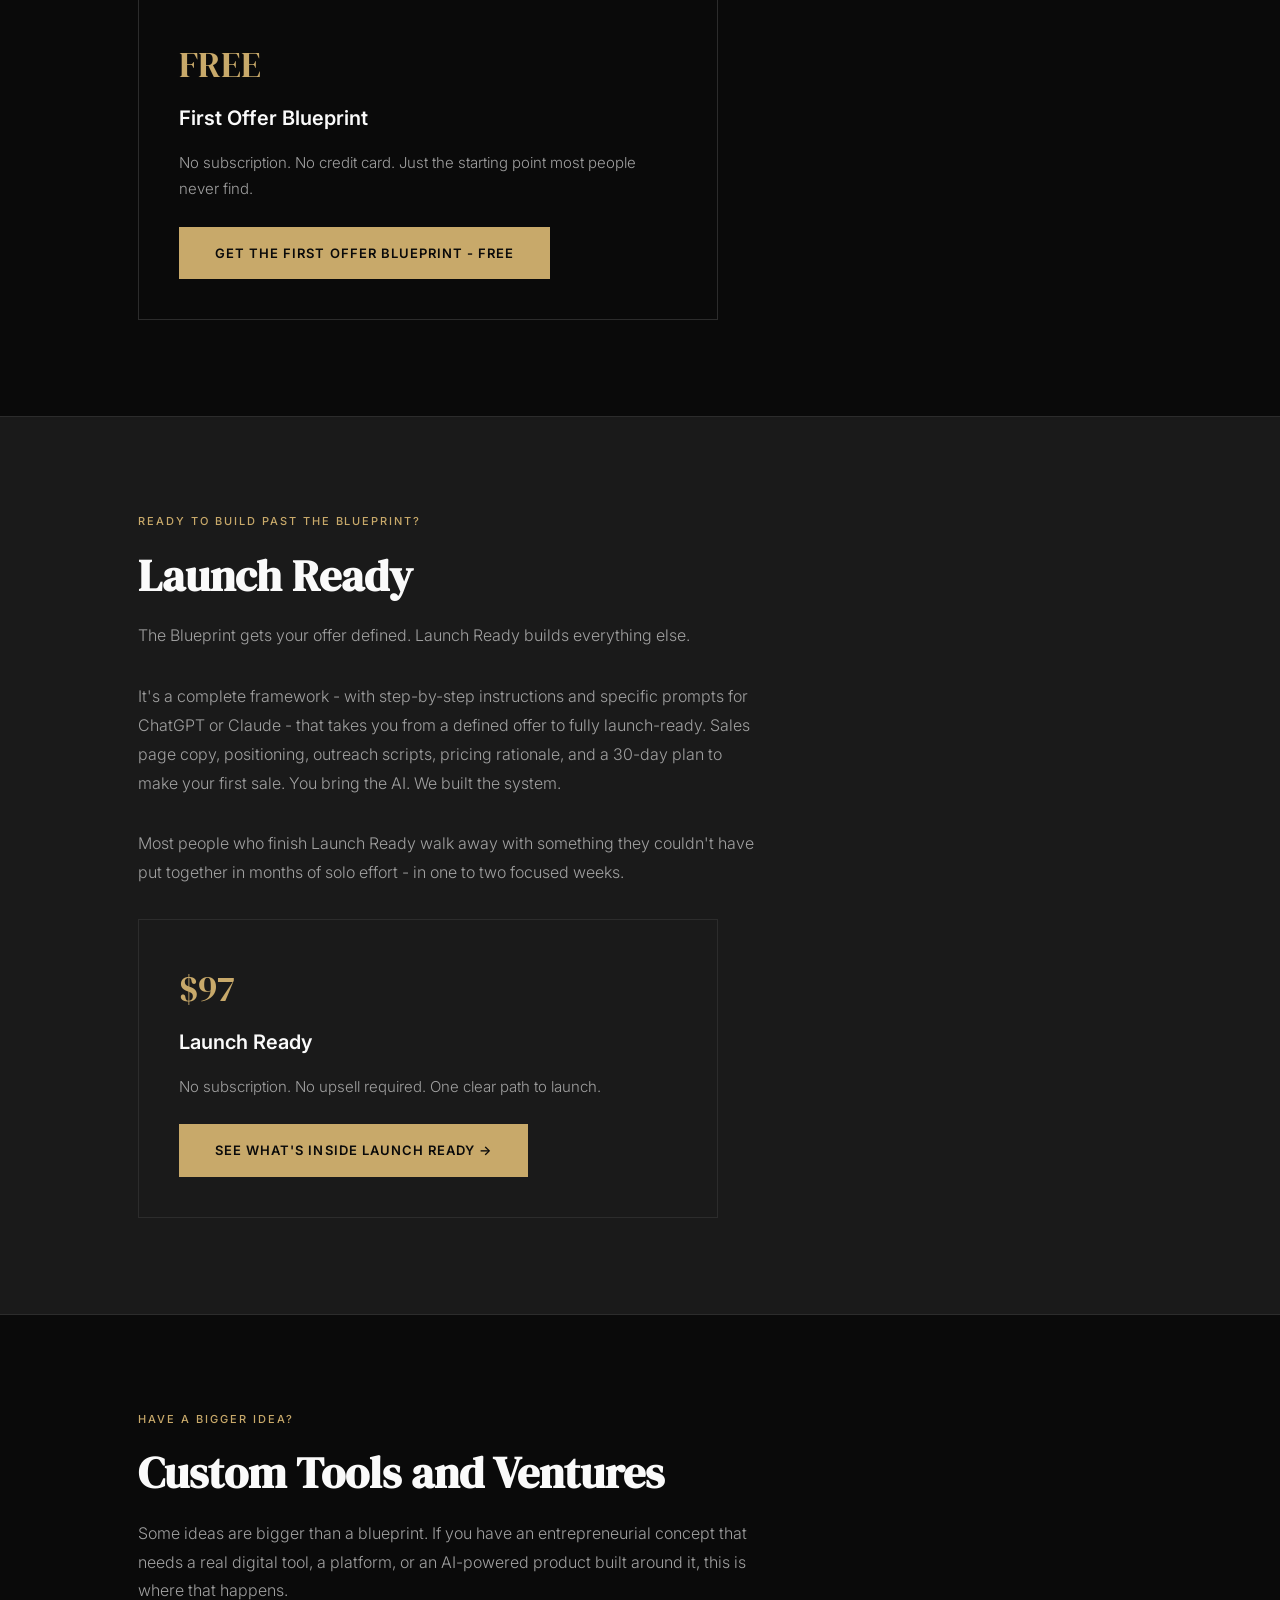
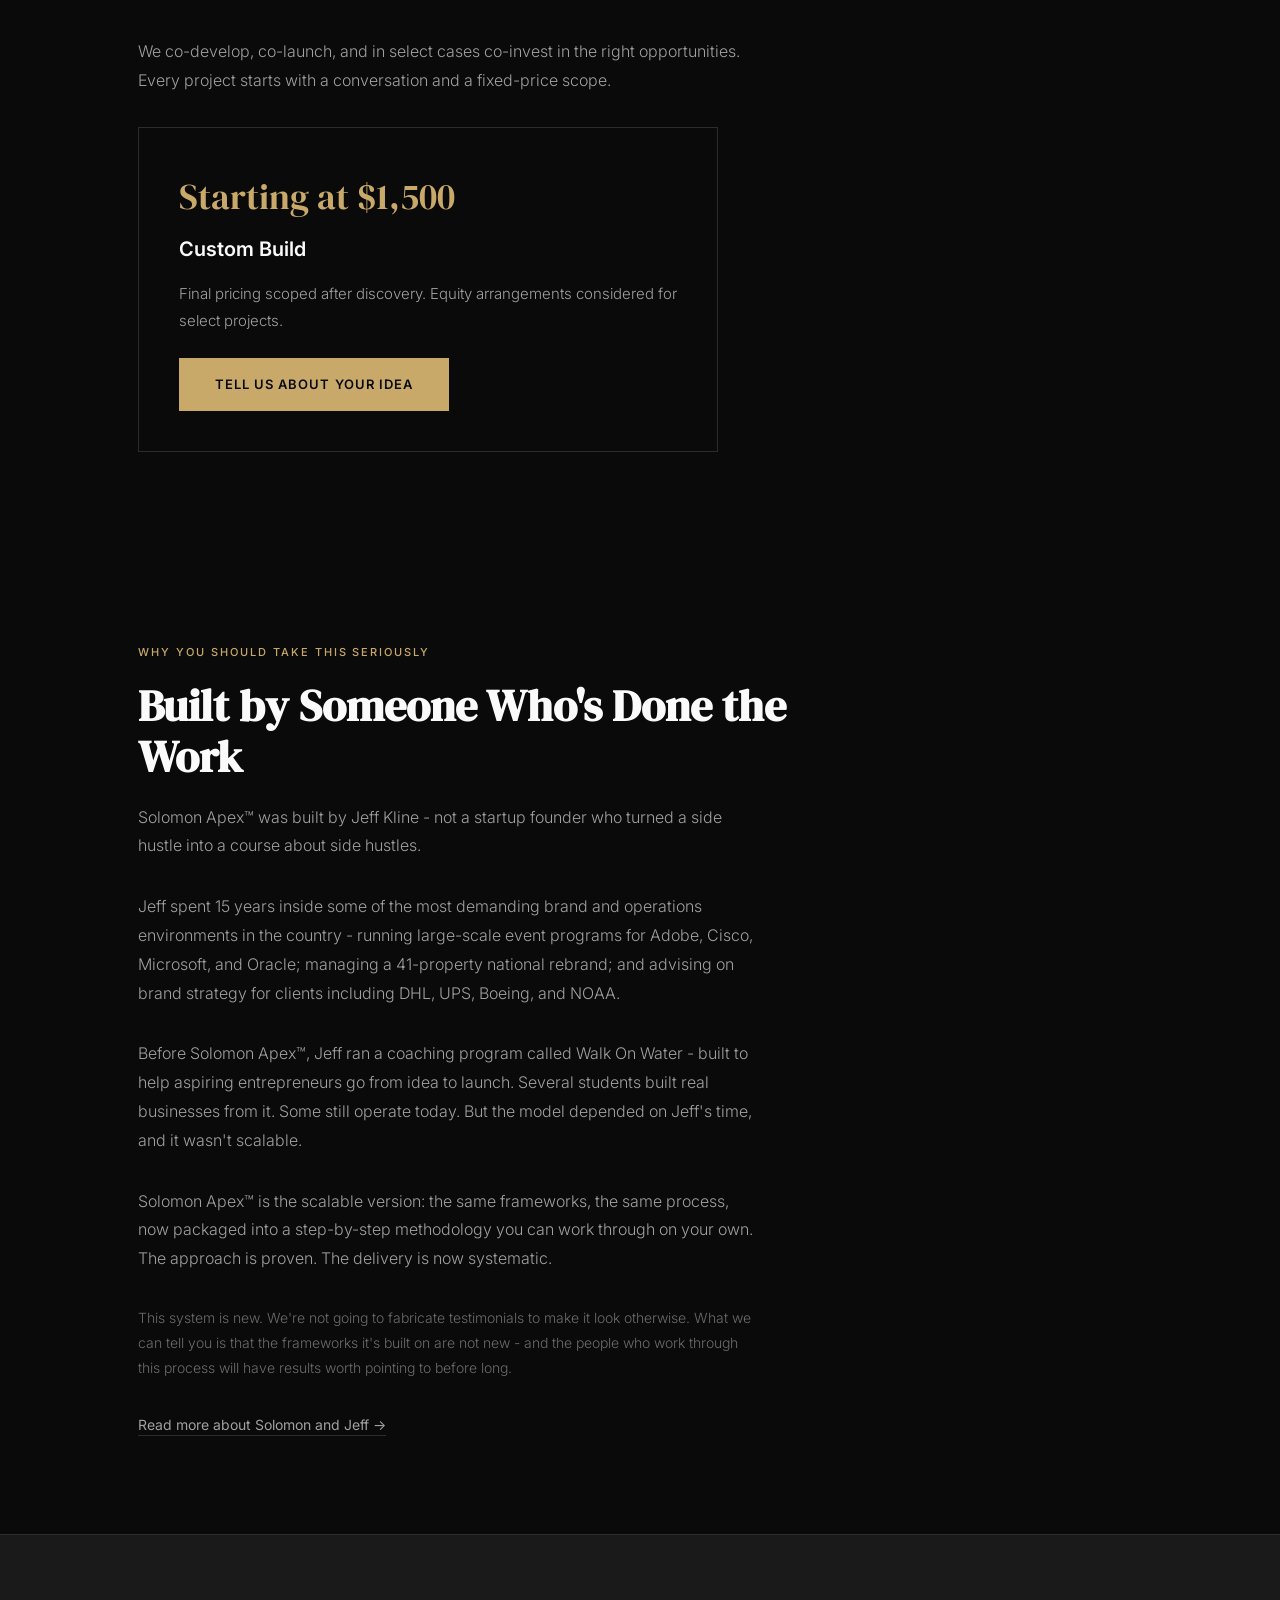
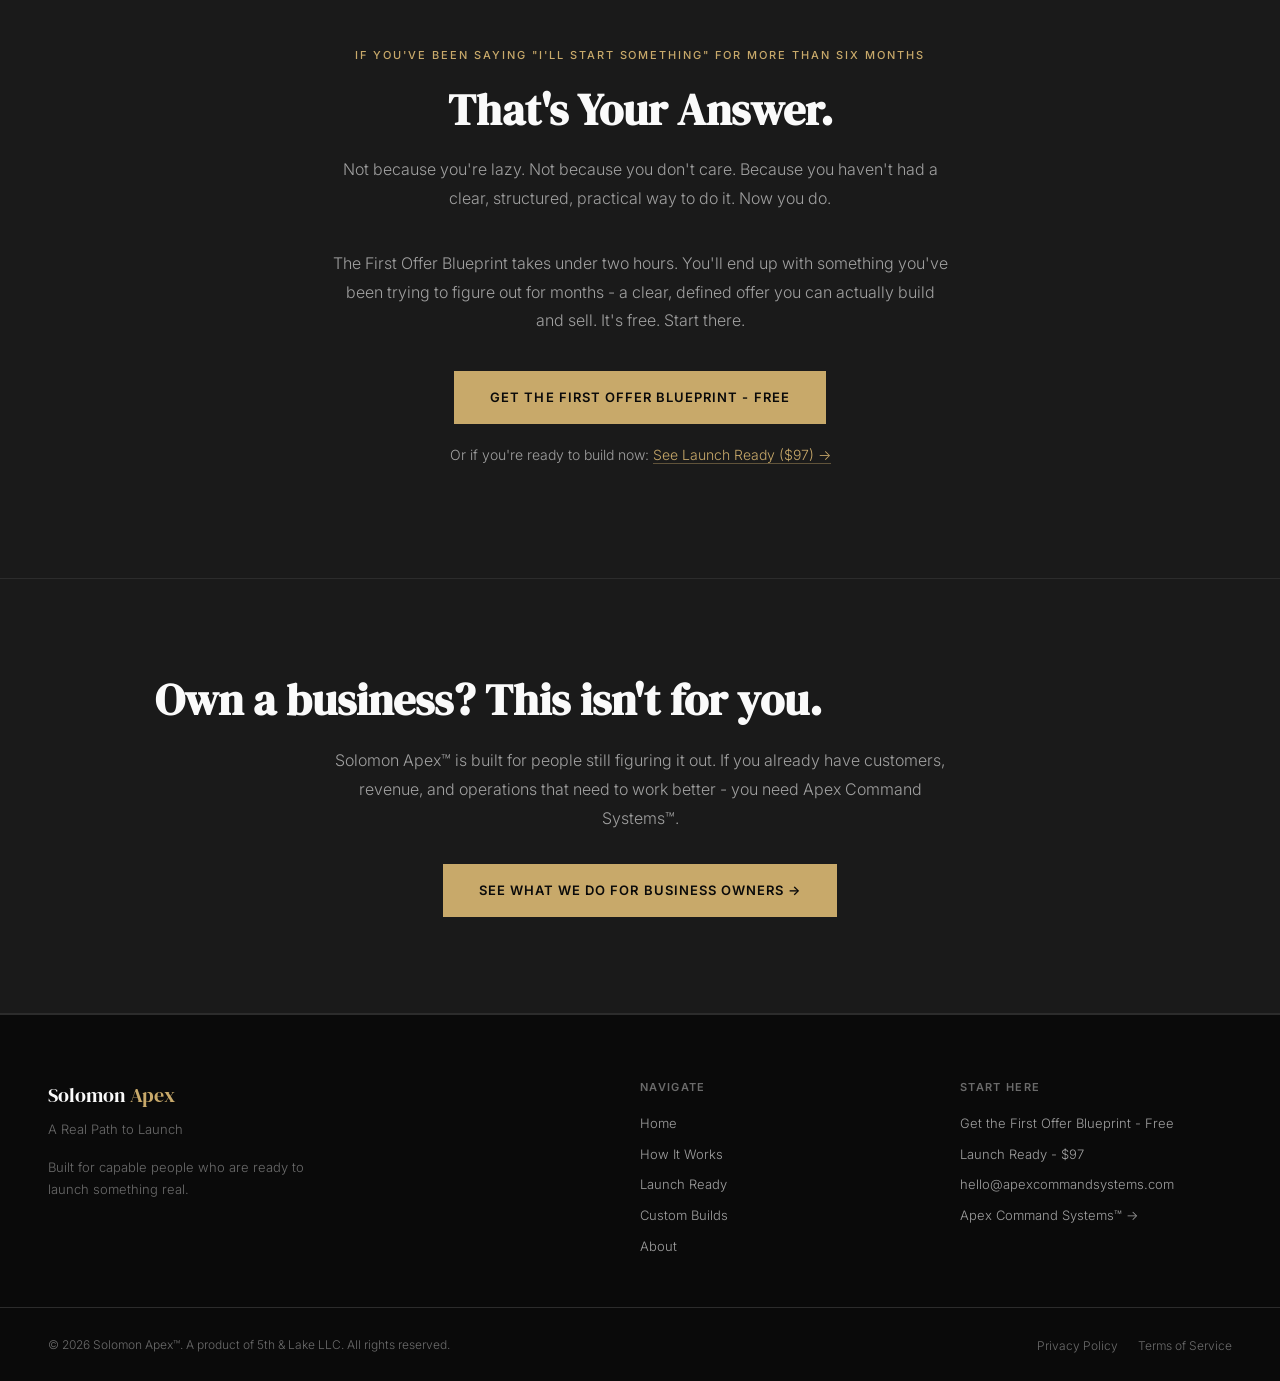
==== commit df523a21: "Add Jeff Kline attribution to blueprint quote on both pages" ====
--- a/index.html
+++ b/index.html
@@ -116,7 +116,8 @@
   <!-- BLUEPRINT SECTION -->
   <div class="section" id="blueprint">
     <span class="section-label">Start Here</span>
-    <h2 class="section-heading">An idea without an offer is a gift that never gets opened.</h2>
+    <h2 class="section-heading">"An idea without an offer is a gift that never gets opened."</h2>
+    <p style="font-size: 0.8rem; color: var(--gray-4); margin-top: -16px; margin-bottom: 24px; letter-spacing: 0.05em;">— Jeff Kline, Founder, Apex Command Systems</p>
     <h3 style="font-family: var(--serif); font-size: 22px; color: var(--accent); margin-bottom: 20px; font-weight: 400;">The First Offer Blueprint</h3>
     <p class="section-body">If you're not sure what you'd even sell - or you have a rough idea but it's never turned into anything concrete - this is where you start.</p>
     <p class="section-body">The First Offer Blueprint is a free, structured guide that walks you through defining your first sellable offer from scratch. It's not a motivational PDF. It's a step-by-step process that produces one specific output: a clear, defined offer you could show someone today.</p>
